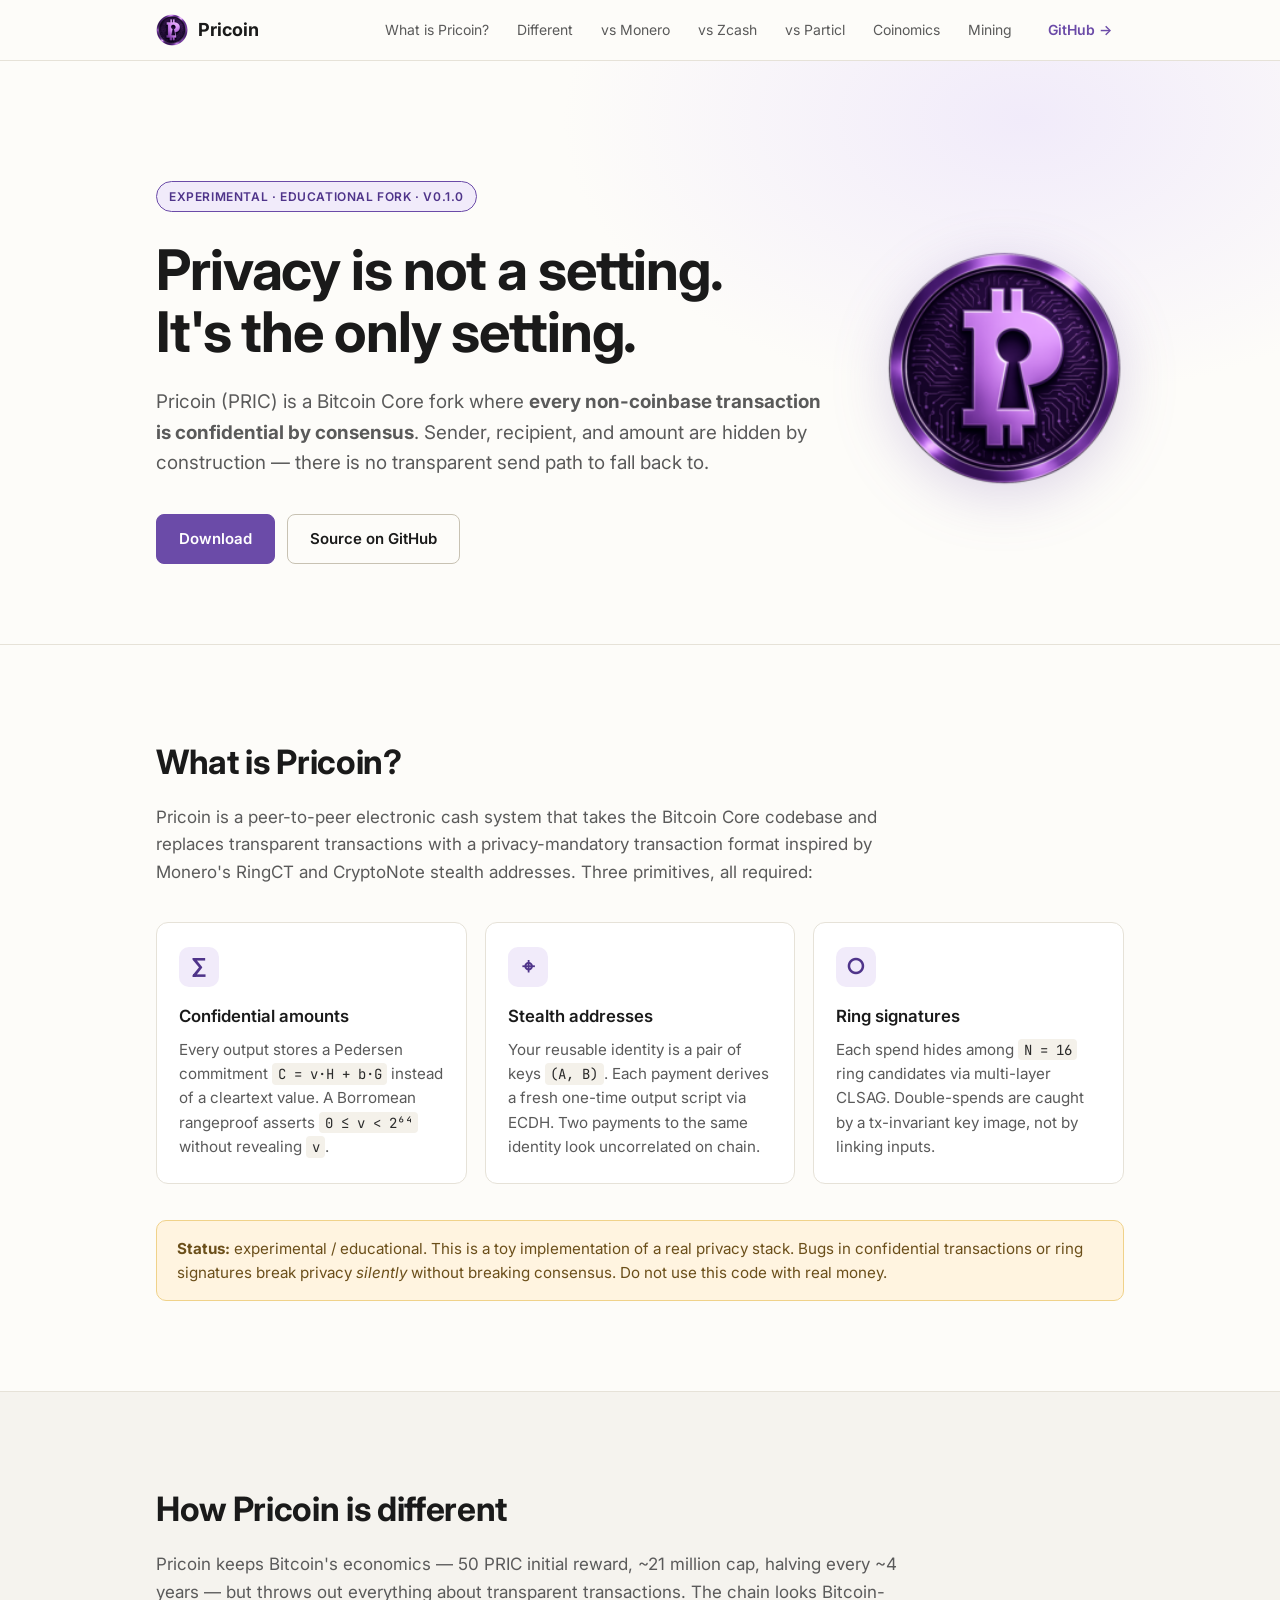
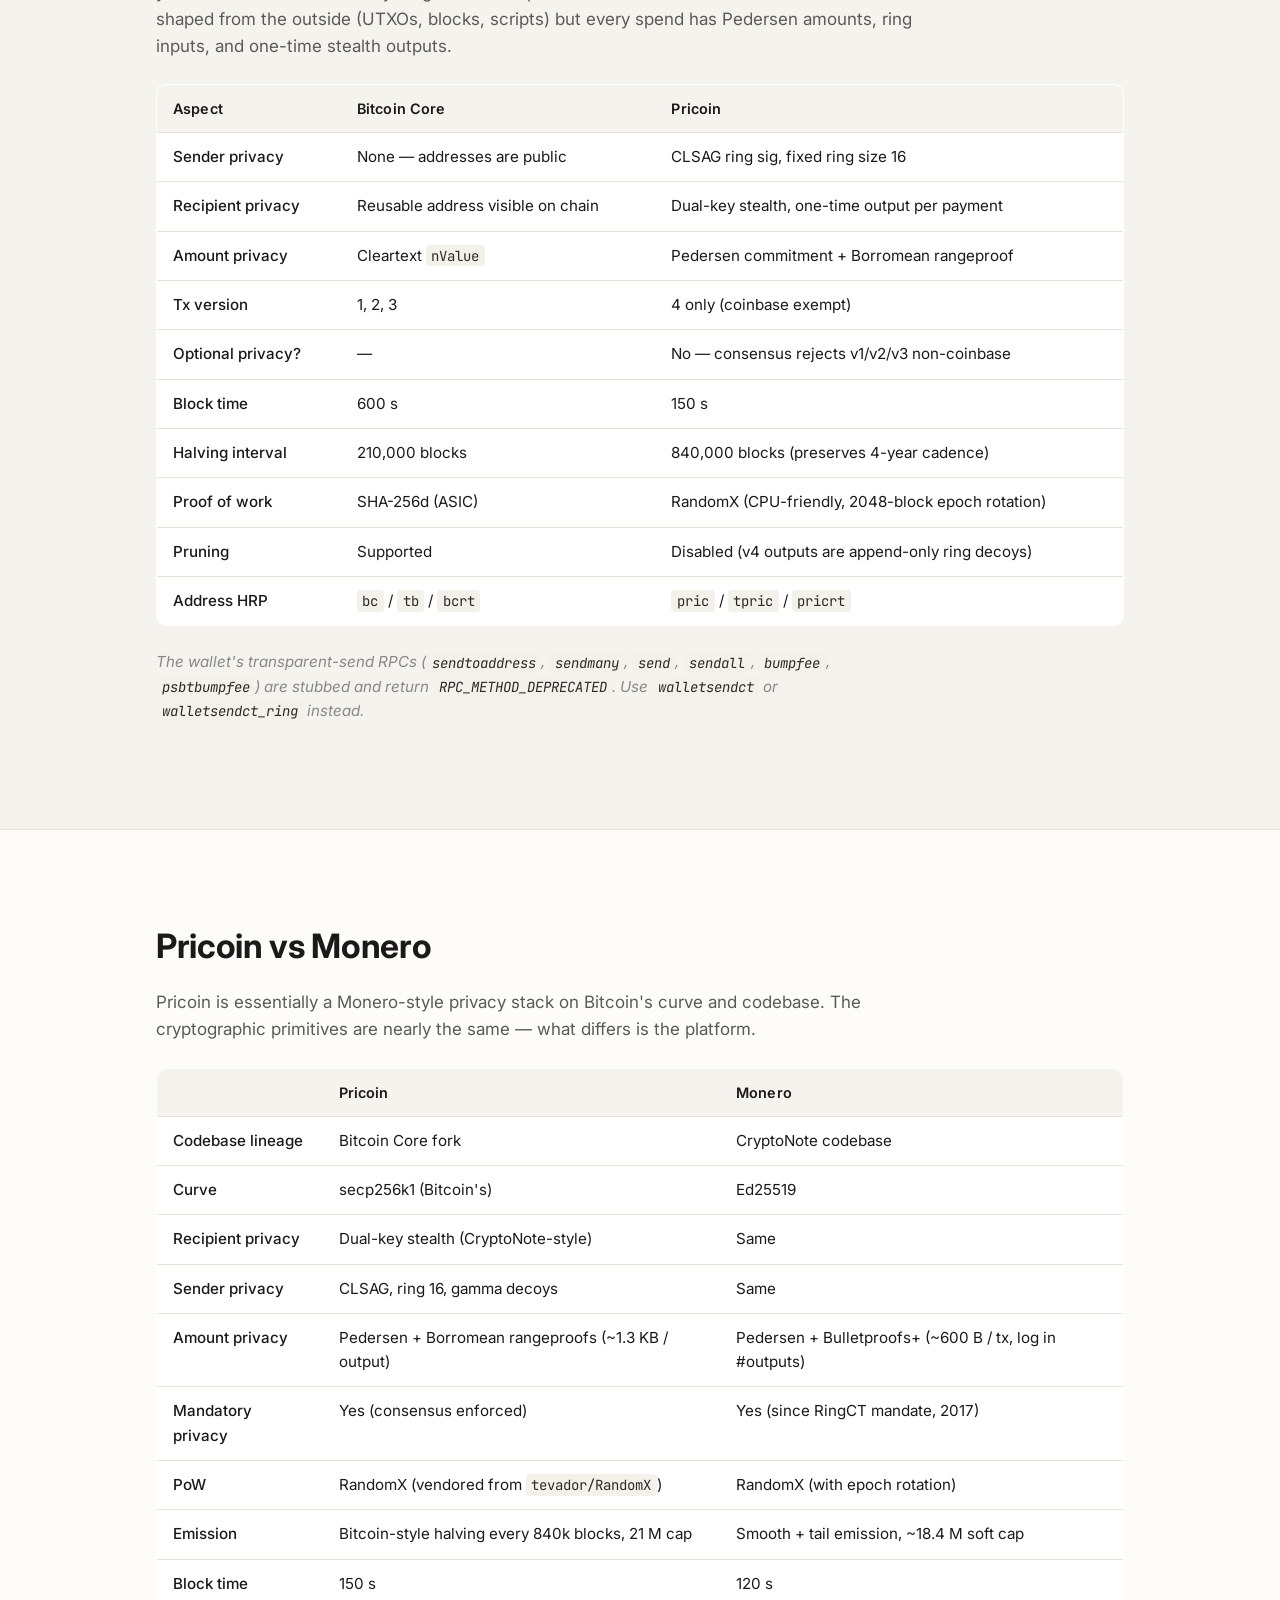
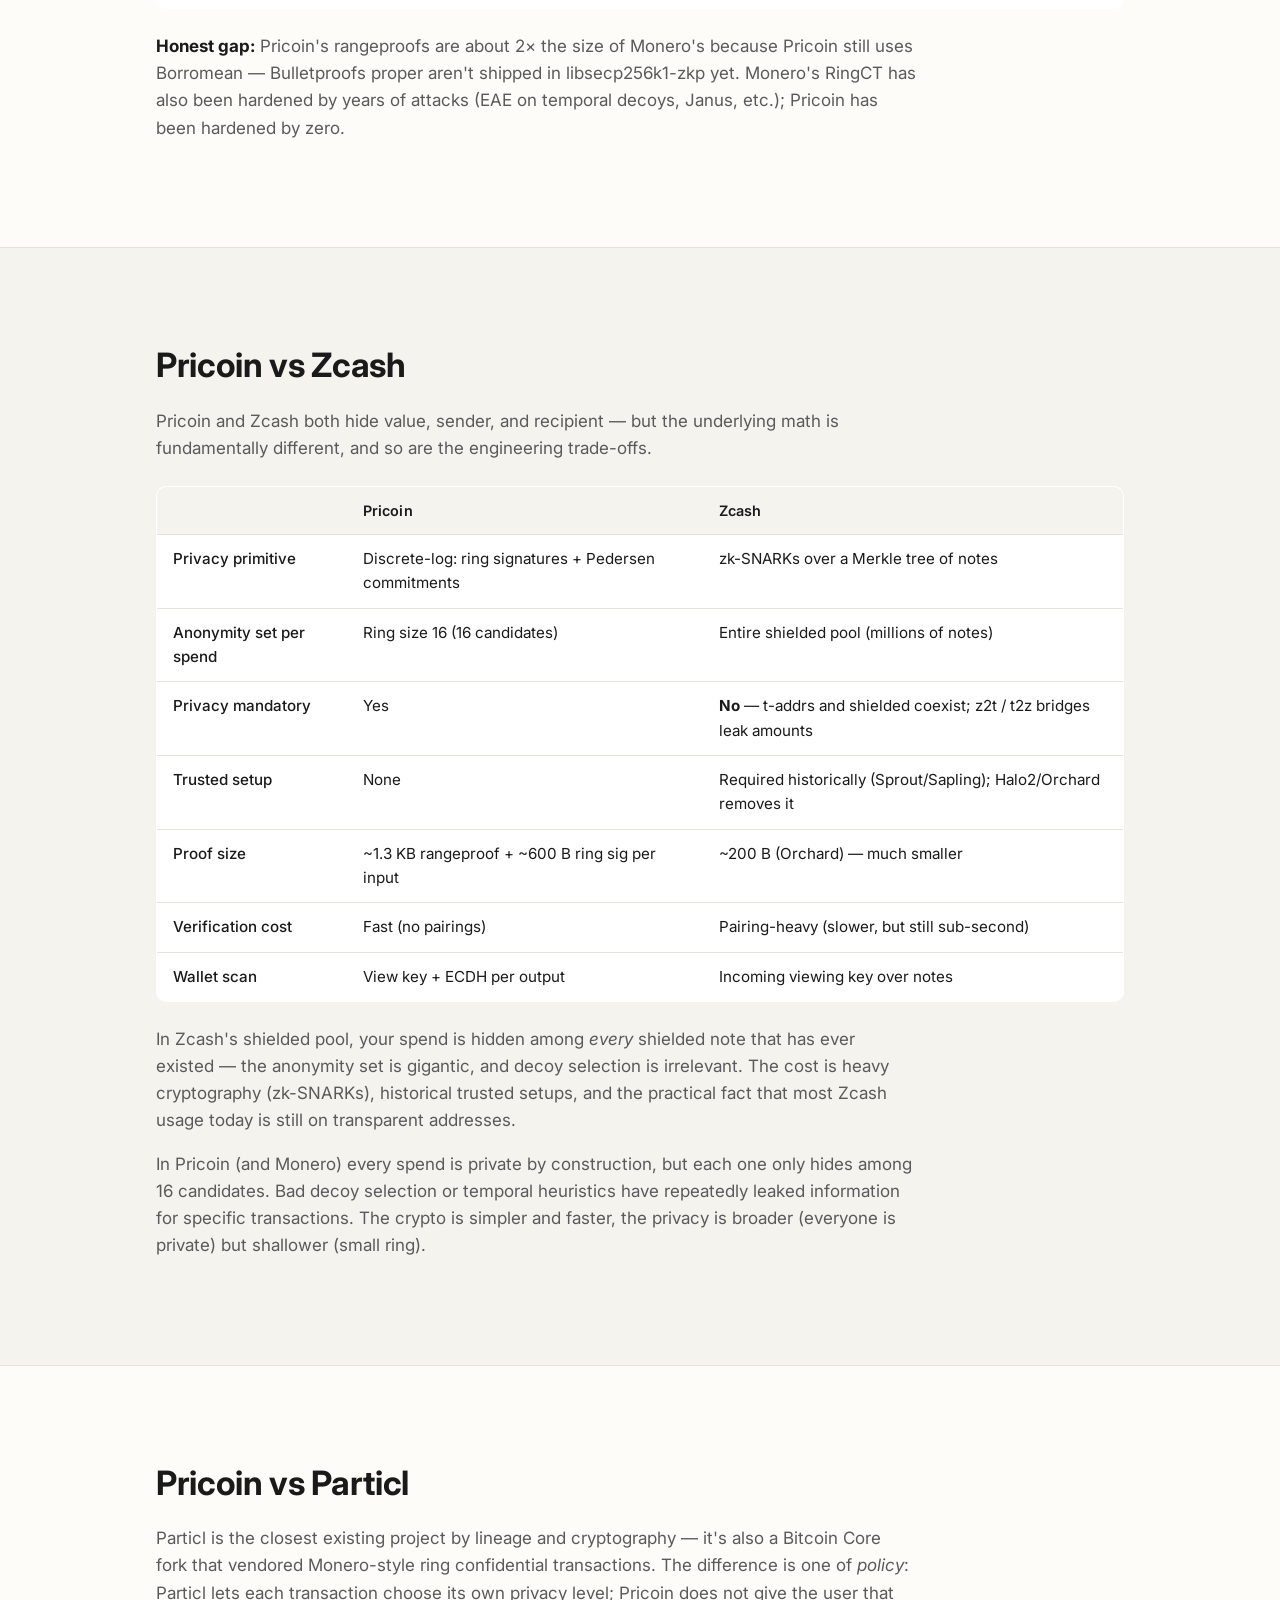
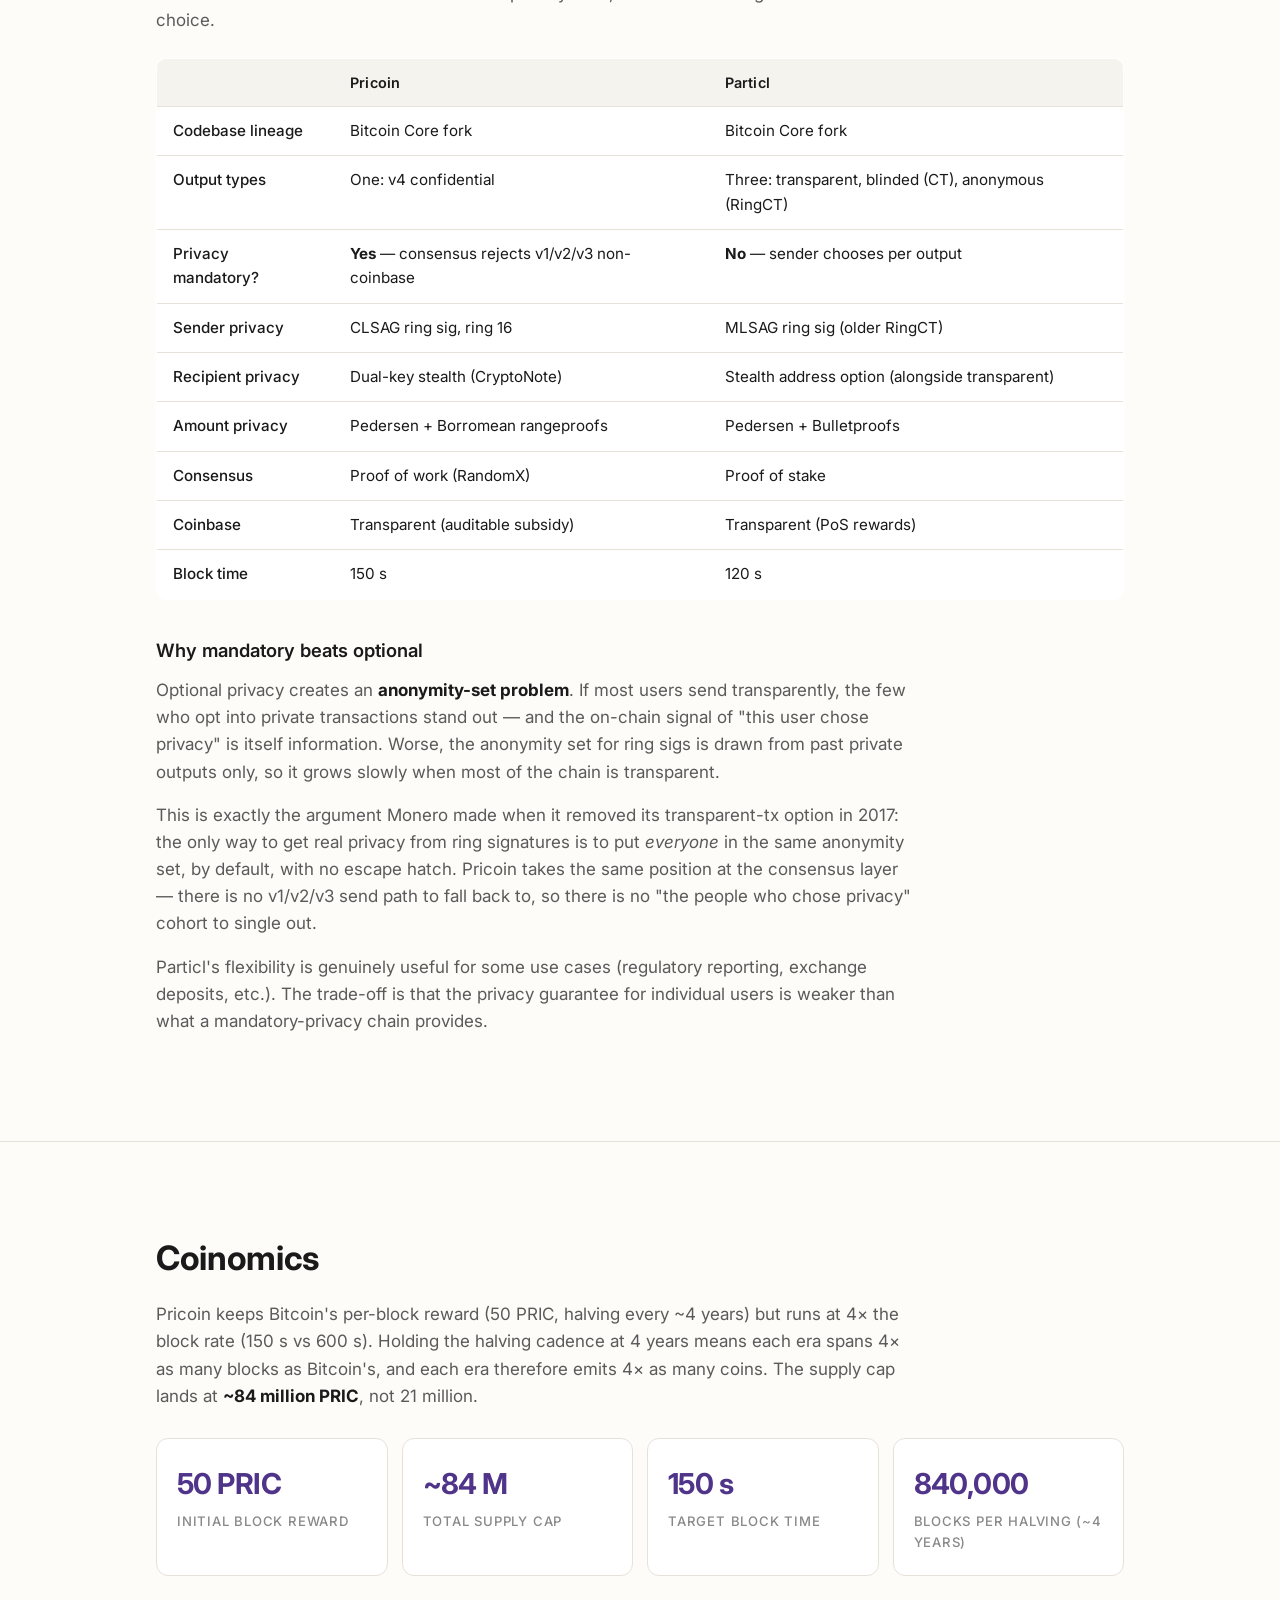
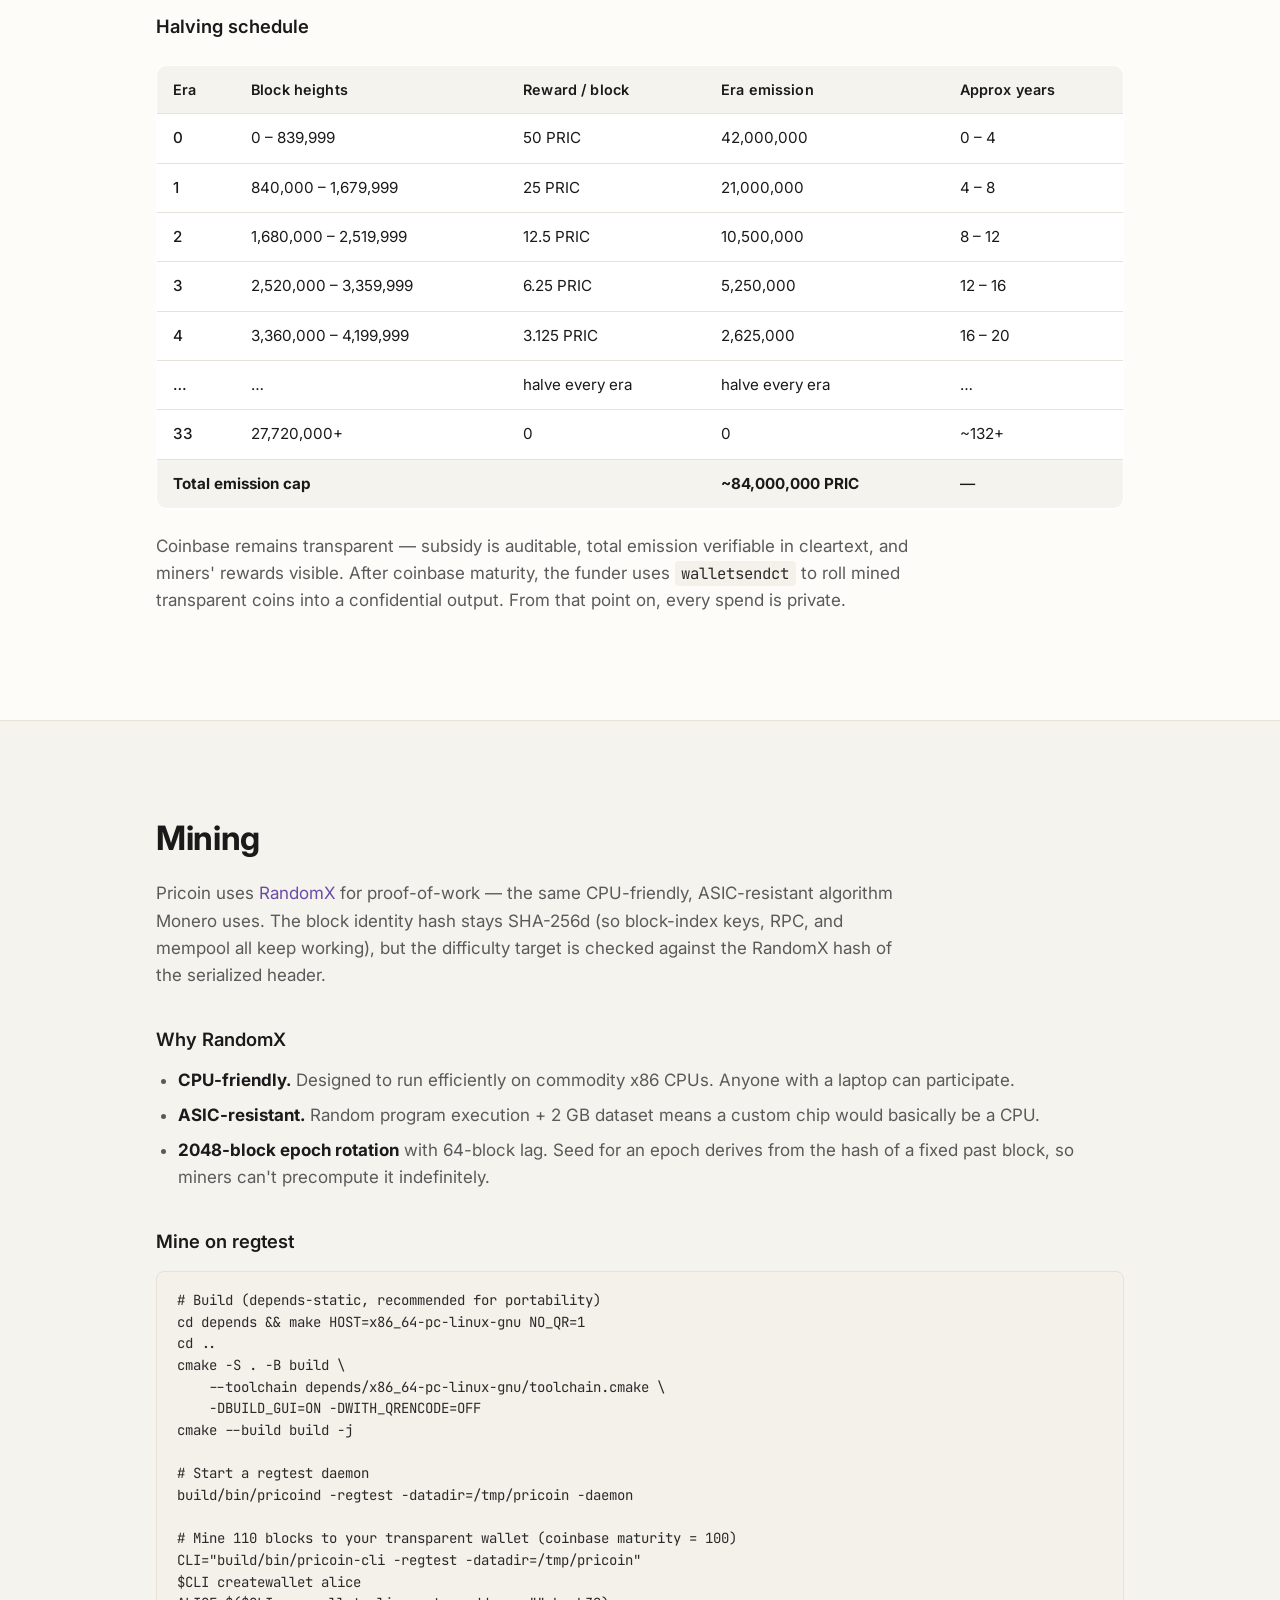
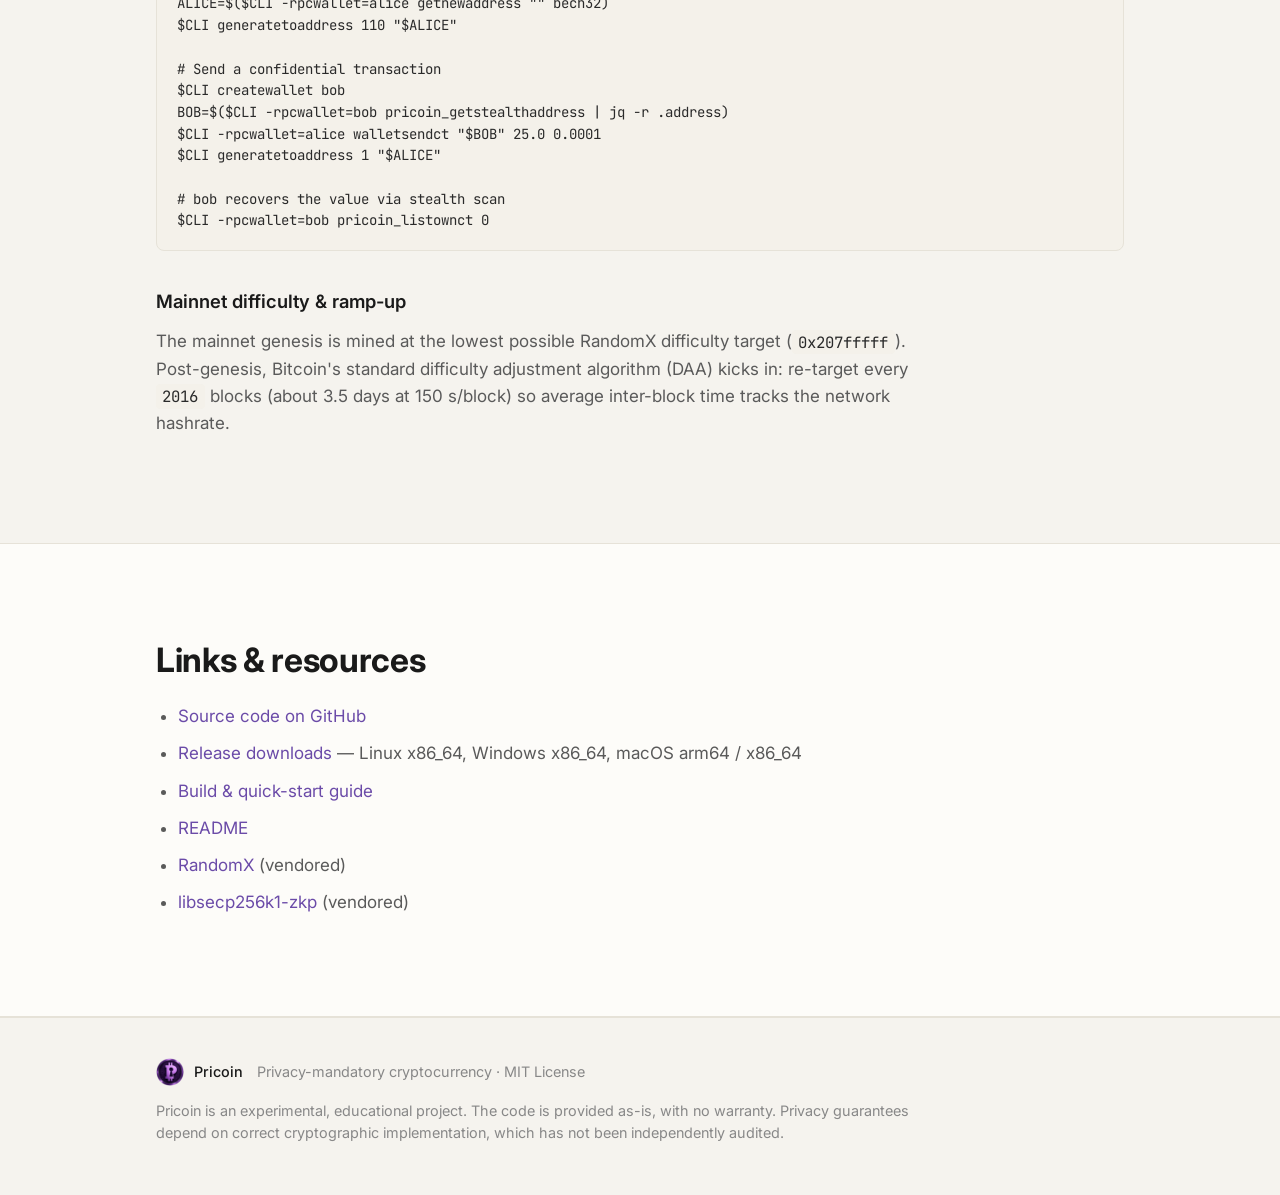
==== index.html @ 2de2902b "first commit" ====
<!doctype html>
<html lang="en">
<head>
  <meta charset="utf-8">
  <meta name="viewport" content="width=device-width, initial-scale=1">
  <title>Pricoin — privacy-mandatory cryptocurrency</title>
  <meta name="description" content="Pricoin (PRIC) — a Bitcoin Core fork where every non-coinbase transaction is confidential by consensus: Pedersen amounts, dual-key stealth addresses, CLSAG ring signatures.">
  <meta name="theme-color" content="#fdfcf9">

  <link rel="preconnect" href="https://fonts.googleapis.com">
  <link rel="preconnect" href="https://fonts.gstatic.com" crossorigin>
  <link rel="stylesheet" href="https://fonts.googleapis.com/css2?family=Inter:wght@400;500;600;700&family=JetBrains+Mono:wght@400;500&display=swap">
  <link rel="stylesheet" href="style.css">
  <link rel="icon" type="image/x-icon" href="favicon.ico">
  <link rel="icon" type="image/png" sizes="32x32" href="favicon-32.png">
  <link rel="icon" type="image/png" sizes="16x16" href="favicon-16.png">
  <link rel="apple-touch-icon" sizes="200x200" href="pricoinlogo-200.png">
</head>
<body>

<header class="topbar">
  <div class="container topbar-inner">
    <a class="brand" href="#top">
      <img class="brand-mark" src="pricoinlogo-64.png" alt="" width="32" height="32">
      <span class="brand-name">Pricoin</span>
    </a>
    <nav class="topnav">
      <a href="#what">What is Pricoin?</a>
      <a href="#different">Different</a>
      <a href="#monero">vs Monero</a>
      <a href="#zcash">vs Zcash</a>
      <a href="#particl">vs Particl</a>
      <a href="#coinomics">Coinomics</a>
      <a href="#mining">Mining</a>
      <a class="github" href="https://github.com/pricoinfoundation/pricoin" target="_blank" rel="noopener">GitHub →</a>
    </nav>
  </div>
</header>

<main id="top">

  <section class="hero">
    <div class="container hero-grid">
      <div class="hero-text">
      <div class="status-badge">Experimental · Educational fork · v0.1.0</div>
      <h1>Privacy is not a setting.<br>It's the only setting.</h1>
      <p class="lede">
        Pricoin (PRIC) is a Bitcoin Core fork where <strong>every non-coinbase
        transaction is confidential by consensus</strong>. Sender, recipient,
        and amount are hidden by construction — there is no transparent send
        path to fall back to.
      </p>
      <div class="cta-row">
        <a class="btn primary" href="https://github.com/pricoinfoundation/pricoin/releases" target="_blank" rel="noopener">Download</a>
        <a class="btn ghost" href="https://github.com/pricoinfoundation/pricoin" target="_blank" rel="noopener">Source on GitHub</a>
      </div>
      </div>
      <div class="hero-art" aria-hidden="true">
        <img src="pricoinlogo-200.png" alt="" width="200" height="200">
      </div>
    </div>
  </section>

  <section id="what" class="section">
    <div class="container">
      <h2>What is Pricoin?</h2>
      <p>
        Pricoin is a peer-to-peer electronic cash system that takes the
        Bitcoin Core codebase and replaces transparent transactions with a
        privacy-mandatory transaction format inspired by Monero's RingCT
        and CryptoNote stealth addresses. Three primitives, all required:
      </p>

      <div class="cards">
        <div class="card">
          <div class="card-icon">∑</div>
          <h3>Confidential amounts</h3>
          <p>
            Every output stores a Pedersen commitment <code>C = v·H + b·G</code>
            instead of a cleartext value. A Borromean rangeproof asserts
            <code>0 ≤ v &lt; 2⁶⁴</code> without revealing&nbsp;<code>v</code>.
          </p>
        </div>
        <div class="card">
          <div class="card-icon">⌖</div>
          <h3>Stealth addresses</h3>
          <p>
            Your reusable identity is a pair of keys <code>(A, B)</code>. Each
            payment derives a fresh one-time output script via ECDH. Two
            payments to the same identity look uncorrelated on chain.
          </p>
        </div>
        <div class="card">
          <div class="card-icon">○</div>
          <h3>Ring signatures</h3>
          <p>
            Each spend hides among <code>N&nbsp;=&nbsp;16</code> ring
            candidates via multi-layer CLSAG. Double-spends are caught by a
            tx-invariant key image, not by linking inputs.
          </p>
        </div>
      </div>

      <div class="warning">
        <strong>Status:</strong> experimental / educational. This is a toy
        implementation of a real privacy stack. Bugs in confidential
        transactions or ring signatures break privacy <em>silently</em>
        without breaking consensus. Do not use this code with real money.
      </div>
    </div>
  </section>

  <section id="different" class="section alt">
    <div class="container">
      <h2>How Pricoin is different</h2>
      <p>
        Pricoin keeps Bitcoin's economics — 50 PRIC initial reward, ~21
        million cap, halving every ~4 years — but throws out everything
        about transparent transactions. The chain looks Bitcoin-shaped from
        the outside (UTXOs, blocks, scripts) but every spend has Pedersen
        amounts, ring inputs, and one-time stealth outputs.
      </p>

      <table class="compare">
        <thead><tr><th>Aspect</th><th>Bitcoin Core</th><th>Pricoin</th></tr></thead>
        <tbody>
          <tr><td>Sender privacy</td><td>None — addresses are public</td><td>CLSAG ring sig, fixed ring size 16</td></tr>
          <tr><td>Recipient privacy</td><td>Reusable address visible on chain</td><td>Dual-key stealth, one-time output per payment</td></tr>
          <tr><td>Amount privacy</td><td>Cleartext <code>nValue</code></td><td>Pedersen commitment + Borromean rangeproof</td></tr>
          <tr><td>Tx version</td><td>1, 2, 3</td><td>4 only (coinbase exempt)</td></tr>
          <tr><td>Optional privacy?</td><td>—</td><td>No — consensus rejects v1/v2/v3 non-coinbase</td></tr>
          <tr><td>Block time</td><td>600 s</td><td>150 s</td></tr>
          <tr><td>Halving interval</td><td>210,000 blocks</td><td>840,000 blocks (preserves 4-year cadence)</td></tr>
          <tr><td>Proof of work</td><td>SHA-256d (ASIC)</td><td>RandomX (CPU-friendly, 2048-block epoch rotation)</td></tr>
          <tr><td>Pruning</td><td>Supported</td><td>Disabled (v4 outputs are append-only ring decoys)</td></tr>
          <tr><td>Address HRP</td><td><code>bc</code> / <code>tb</code> / <code>bcrt</code></td><td><code>pric</code> / <code>tpric</code> / <code>pricrt</code></td></tr>
        </tbody>
      </table>

      <p class="note">
        The wallet's transparent-send RPCs (<code>sendtoaddress</code>,
        <code>sendmany</code>, <code>send</code>, <code>sendall</code>,
        <code>bumpfee</code>, <code>psbtbumpfee</code>) are stubbed and
        return <code>RPC_METHOD_DEPRECATED</code>. Use
        <code>walletsendct</code> or <code>walletsendct_ring</code>
        instead.
      </p>
    </div>
  </section>

  <section id="monero" class="section">
    <div class="container">
      <h2>Pricoin vs Monero</h2>
      <p>
        Pricoin is essentially a Monero-style privacy stack on Bitcoin's
        curve and codebase. The cryptographic primitives are nearly the
        same — what differs is the platform.
      </p>

      <table class="compare">
        <thead><tr><th></th><th>Pricoin</th><th>Monero</th></tr></thead>
        <tbody>
          <tr><td>Codebase lineage</td><td>Bitcoin Core fork</td><td>CryptoNote codebase</td></tr>
          <tr><td>Curve</td><td>secp256k1 (Bitcoin's)</td><td>Ed25519</td></tr>
          <tr><td>Recipient privacy</td><td>Dual-key stealth (CryptoNote-style)</td><td>Same</td></tr>
          <tr><td>Sender privacy</td><td>CLSAG, ring 16, gamma decoys</td><td>Same</td></tr>
          <tr><td>Amount privacy</td><td>Pedersen + Borromean rangeproofs (~1.3 KB / output)</td><td>Pedersen + Bulletproofs+ (~600 B / tx, log in #outputs)</td></tr>
          <tr><td>Mandatory privacy</td><td>Yes (consensus enforced)</td><td>Yes (since RingCT mandate, 2017)</td></tr>
          <tr><td>PoW</td><td>RandomX (vendored from <code>tevador/RandomX</code>)</td><td>RandomX (with epoch rotation)</td></tr>
          <tr><td>Emission</td><td>Bitcoin-style halving every 840k blocks, 21 M cap</td><td>Smooth + tail emission, ~18.4 M soft cap</td></tr>
          <tr><td>Block time</td><td>150 s</td><td>120 s</td></tr>
        </tbody>
      </table>

      <p>
        <strong>Honest gap:</strong> Pricoin's rangeproofs are about 2× the
        size of Monero's because Pricoin still uses Borromean — Bulletproofs
        proper aren't shipped in libsecp256k1-zkp yet. Monero's RingCT has
        also been hardened by years of attacks (EAE on temporal decoys,
        Janus, etc.); Pricoin has been hardened by zero.
      </p>
    </div>
  </section>

  <section id="zcash" class="section alt">
    <div class="container">
      <h2>Pricoin vs Zcash</h2>
      <p>
        Pricoin and Zcash both hide value, sender, and recipient — but the
        underlying math is fundamentally different, and so are the
        engineering trade-offs.
      </p>

      <table class="compare">
        <thead><tr><th></th><th>Pricoin</th><th>Zcash</th></tr></thead>
        <tbody>
          <tr><td>Privacy primitive</td><td>Discrete-log: ring signatures + Pedersen commitments</td><td>zk-SNARKs over a Merkle tree of notes</td></tr>
          <tr><td>Anonymity set per spend</td><td>Ring size 16 (16 candidates)</td><td>Entire shielded pool (millions of notes)</td></tr>
          <tr><td>Privacy mandatory</td><td>Yes</td><td><strong>No</strong> — t-addrs and shielded coexist; z2t / t2z bridges leak amounts</td></tr>
          <tr><td>Trusted setup</td><td>None</td><td>Required historically (Sprout/Sapling); Halo2/Orchard removes it</td></tr>
          <tr><td>Proof size</td><td>~1.3 KB rangeproof + ~600 B ring sig per input</td><td>~200 B (Orchard) — much smaller</td></tr>
          <tr><td>Verification cost</td><td>Fast (no pairings)</td><td>Pairing-heavy (slower, but still sub-second)</td></tr>
          <tr><td>Wallet scan</td><td>View key + ECDH per output</td><td>Incoming viewing key over notes</td></tr>
        </tbody>
      </table>

      <p>
        In Zcash's shielded pool, your spend is hidden among <em>every</em>
        shielded note that has ever existed — the anonymity set is
        gigantic, and decoy selection is irrelevant. The cost is heavy
        cryptography (zk-SNARKs), historical trusted setups, and the
        practical fact that most Zcash usage today is still on transparent
        addresses.
      </p>
      <p>
        In Pricoin (and Monero) every spend is private by construction,
        but each one only hides among 16 candidates. Bad decoy selection
        or temporal heuristics have repeatedly leaked information for
        specific transactions. The crypto is simpler and faster, the
        privacy is broader (everyone is private) but shallower (small
        ring).
      </p>
    </div>
  </section>

  <section id="particl" class="section">
    <div class="container">
      <h2>Pricoin vs Particl</h2>
      <p>
        Particl is the closest existing project by lineage and cryptography
        — it's also a Bitcoin Core fork that vendored Monero-style ring
        confidential transactions. The difference is one of <em>policy</em>:
        Particl lets each transaction choose its own privacy level; Pricoin
        does not give the user that choice.
      </p>

      <table class="compare">
        <thead><tr><th></th><th>Pricoin</th><th>Particl</th></tr></thead>
        <tbody>
          <tr><td>Codebase lineage</td><td>Bitcoin Core fork</td><td>Bitcoin Core fork</td></tr>
          <tr><td>Output types</td><td>One: v4 confidential</td><td>Three: transparent, blinded (CT), anonymous (RingCT)</td></tr>
          <tr><td>Privacy mandatory?</td><td><strong>Yes</strong> — consensus rejects v1/v2/v3 non-coinbase</td><td><strong>No</strong> — sender chooses per output</td></tr>
          <tr><td>Sender privacy</td><td>CLSAG ring sig, ring 16</td><td>MLSAG ring sig (older RingCT)</td></tr>
          <tr><td>Recipient privacy</td><td>Dual-key stealth (CryptoNote)</td><td>Stealth address option (alongside transparent)</td></tr>
          <tr><td>Amount privacy</td><td>Pedersen + Borromean rangeproofs</td><td>Pedersen + Bulletproofs</td></tr>
          <tr><td>Consensus</td><td>Proof of work (RandomX)</td><td>Proof of stake</td></tr>
          <tr><td>Coinbase</td><td>Transparent (auditable subsidy)</td><td>Transparent (PoS rewards)</td></tr>
          <tr><td>Block time</td><td>150 s</td><td>120 s</td></tr>
        </tbody>
      </table>

      <h3>Why mandatory beats optional</h3>
      <p>
        Optional privacy creates an <strong>anonymity-set problem</strong>.
        If most users send transparently, the few who opt into private
        transactions stand out — and the on-chain signal of "this user
        chose privacy" is itself information. Worse, the anonymity set for
        ring sigs is drawn from past private outputs only, so it grows
        slowly when most of the chain is transparent.
      </p>
      <p>
        This is exactly the argument Monero made when it removed its
        transparent-tx option in 2017: the only way to get real privacy
        from ring signatures is to put <em>everyone</em> in the same
        anonymity set, by default, with no escape hatch. Pricoin takes
        the same position at the consensus layer — there is no v1/v2/v3
        send path to fall back to, so there is no "the people who chose
        privacy" cohort to single out.
      </p>
      <p>
        Particl's flexibility is genuinely useful for some use cases
        (regulatory reporting, exchange deposits, etc.). The trade-off is
        that the privacy guarantee for individual users is weaker than
        what a mandatory-privacy chain provides.
      </p>
    </div>
  </section>

  <section id="coinomics" class="section">
    <div class="container">
      <h2>Coinomics</h2>
      <p>
        Pricoin keeps Bitcoin's per-block reward (50 PRIC, halving every
        ~4 years) but runs at 4× the block rate (150 s vs 600 s). Holding
        the halving cadence at 4 years means each era spans 4× as many
        blocks as Bitcoin's, and each era therefore emits 4× as many
        coins. The supply cap lands at <strong>~84 million PRIC</strong>,
        not 21 million.
      </p>

      <div class="stats">
        <div class="stat">
          <div class="stat-num">50 PRIC</div>
          <div class="stat-label">Initial block reward</div>
        </div>
        <div class="stat">
          <div class="stat-num">~84 M</div>
          <div class="stat-label">Total supply cap</div>
        </div>
        <div class="stat">
          <div class="stat-num">150 s</div>
          <div class="stat-label">Target block time</div>
        </div>
        <div class="stat">
          <div class="stat-num">840,000</div>
          <div class="stat-label">Blocks per halving (~4 years)</div>
        </div>
      </div>

      <h3>Halving schedule</h3>
      <table class="compare">
        <thead><tr><th>Era</th><th>Block heights</th><th>Reward / block</th><th>Era emission</th><th>Approx years</th></tr></thead>
        <tbody>
          <tr><td>0</td><td>0 – 839,999</td><td>50 PRIC</td><td>42,000,000</td><td>0 – 4</td></tr>
          <tr><td>1</td><td>840,000 – 1,679,999</td><td>25 PRIC</td><td>21,000,000</td><td>4 – 8</td></tr>
          <tr><td>2</td><td>1,680,000 – 2,519,999</td><td>12.5 PRIC</td><td>10,500,000</td><td>8 – 12</td></tr>
          <tr><td>3</td><td>2,520,000 – 3,359,999</td><td>6.25 PRIC</td><td>5,250,000</td><td>12 – 16</td></tr>
          <tr><td>4</td><td>3,360,000 – 4,199,999</td><td>3.125 PRIC</td><td>2,625,000</td><td>16 – 20</td></tr>
          <tr><td>…</td><td>…</td><td>halve every era</td><td>halve every era</td><td>…</td></tr>
          <tr><td>33</td><td>27,720,000+</td><td>0</td><td>0</td><td>~132+</td></tr>
        </tbody>
        <tfoot>
          <tr><td colspan="3"><strong>Total emission cap</strong></td><td><strong>~84,000,000 PRIC</strong></td><td>—</td></tr>
        </tfoot>
      </table>

      <p>
        Coinbase remains transparent — subsidy is auditable, total emission
        verifiable in cleartext, and miners' rewards visible. After
        coinbase maturity, the funder uses <code>walletsendct</code> to
        roll mined transparent coins into a confidential output. From that
        point on, every spend is private.
      </p>
    </div>
  </section>

  <section id="mining" class="section alt">
    <div class="container">
      <h2>Mining</h2>
      <p>
        Pricoin uses <a href="https://github.com/tevador/RandomX" target="_blank" rel="noopener">RandomX</a> for proof-of-work — the
        same CPU-friendly, ASIC-resistant algorithm Monero uses. The block
        identity hash stays SHA-256d (so block-index keys, RPC, and
        mempool all keep working), but the difficulty target is checked
        against the RandomX hash of the serialized header.
      </p>

      <h3>Why RandomX</h3>
      <ul class="bullet-list">
        <li><strong>CPU-friendly.</strong> Designed to run efficiently on commodity x86 CPUs. Anyone with a laptop can participate.</li>
        <li><strong>ASIC-resistant.</strong> Random program execution + 2 GB dataset means a custom chip would basically be a CPU.</li>
        <li><strong>2048-block epoch rotation</strong> with 64-block lag. Seed for an epoch derives from the hash of a fixed past block, so miners can't precompute it indefinitely.</li>
      </ul>

      <h3>Mine on regtest</h3>
      <pre><code># Build (depends-static, recommended for portability)
cd depends &amp;&amp; make HOST=x86_64-pc-linux-gnu NO_QR=1
cd ..
cmake -S . -B build \
    --toolchain depends/x86_64-pc-linux-gnu/toolchain.cmake \
    -DBUILD_GUI=ON -DWITH_QRENCODE=OFF
cmake --build build -j

# Start a regtest daemon
build/bin/pricoind -regtest -datadir=/tmp/pricoin -daemon

# Mine 110 blocks to your transparent wallet (coinbase maturity = 100)
CLI="build/bin/pricoin-cli -regtest -datadir=/tmp/pricoin"
$CLI createwallet alice
ALICE=$($CLI -rpcwallet=alice getnewaddress "" bech32)
$CLI generatetoaddress 110 "$ALICE"

# Send a confidential transaction
$CLI createwallet bob
BOB=$($CLI -rpcwallet=bob pricoin_getstealthaddress | jq -r .address)
$CLI -rpcwallet=alice walletsendct "$BOB" 25.0 0.0001
$CLI generatetoaddress 1 "$ALICE"

# bob recovers the value via stealth scan
$CLI -rpcwallet=bob pricoin_listownct 0
</code></pre>

      <h3>Mainnet difficulty &amp; ramp-up</h3>
      <p>
        The mainnet genesis is mined at the lowest possible RandomX
        difficulty target (<code>0x207fffff</code>). Post-genesis, Bitcoin's
        standard difficulty adjustment algorithm (DAA) kicks in: re-target
        every <code>2016</code> blocks (about 3.5 days at 150 s/block) so
        average inter-block time tracks the network hashrate.
      </p>
    </div>
  </section>

  <section id="links" class="section">
    <div class="container">
      <h2>Links &amp; resources</h2>
      <ul class="link-grid">
        <li><a href="https://github.com/pricoinfoundation/pricoin" target="_blank" rel="noopener">Source code on GitHub</a></li>
        <li><a href="https://github.com/pricoinfoundation/pricoin/releases" target="_blank" rel="noopener">Release downloads</a> — Linux x86_64, Windows x86_64, macOS arm64 / x86_64</li>
        <li><a href="https://github.com/pricoinfoundation/pricoin/blob/main/doc/build-pricoin.md" target="_blank" rel="noopener">Build &amp; quick-start guide</a></li>
        <li><a href="https://github.com/pricoinfoundation/pricoin/blob/main/README.md" target="_blank" rel="noopener">README</a></li>
        <li><a href="https://github.com/tevador/RandomX" target="_blank" rel="noopener">RandomX</a> (vendored)</li>
        <li><a href="https://github.com/BlockstreamResearch/secp256k1-zkp" target="_blank" rel="noopener">libsecp256k1-zkp</a> (vendored)</li>
      </ul>
    </div>
  </section>

</main>

<footer>
  <div class="container footer-inner">
    <div class="footer-brand">
      <img class="brand-mark" src="pricoinlogo-64.png" alt="" width="28" height="28">
      <span class="brand-name">Pricoin</span>
      <span class="footer-subtitle">Privacy-mandatory cryptocurrency · MIT License</span>
    </div>
    <div class="footer-disclaimer">
      Pricoin is an experimental, educational project. The code is provided
      as-is, with no warranty. Privacy guarantees depend on correct
      cryptographic implementation, which has not been independently
      audited.
    </div>
  </div>
</footer>

</body>
</html>
---- style.css ----
/* -------------------------------------------------------------
   Pricoin website — light, restrained, type-driven.
   Single stylesheet. Mobile-first. No JS dependency.
   ------------------------------------------------------------- */

:root {
  --bg:        #fdfcf9;
  --bg-alt:    #f5f3ee;
  --bg-card:   #ffffff;
  --text:      #1a1a1a;
  --text-soft: #5a5a5a;
  --text-mute: #888;
  --accent:    #6b4ba8;        /* Pricoin purple */
  --accent-d:  #4f348a;
  --accent-s:  #f1ebfa;        /* very pale tint for backgrounds */
  --border:    #e6e2d8;
  --border-strong: #c8c2b3;
  --warn-bg:   #fff4e0;
  --warn-bd:   #f0d28a;
  --warn-tx:   #6b4f1a;
  --code-bg:   #f4f1ea;
  --code-tx:   #2a2a2a;

  --maxw: 1040px;
  --pad-x: clamp(20px, 4vw, 36px);
  --section-y: clamp(48px, 7vw, 96px);

  --font-sans: 'Inter', -apple-system, BlinkMacSystemFont, 'Segoe UI', Roboto, sans-serif;
  --font-mono: 'JetBrains Mono', ui-monospace, 'SF Mono', Menlo, Consolas, monospace;
}

* { box-sizing: border-box; }

html, body { margin: 0; padding: 0; }
body {
  font-family: var(--font-sans);
  font-size: 17px;
  line-height: 1.6;
  color: var(--text);
  background: var(--bg);
  -webkit-font-smoothing: antialiased;
  text-rendering: optimizeLegibility;
}

a {
  color: var(--accent);
  text-decoration: none;
  border-bottom: 1px solid transparent;
  transition: border-color 0.15s ease, color 0.15s ease;
}
a:hover { color: var(--accent-d); border-bottom-color: var(--accent); }

code {
  font-family: var(--font-mono);
  font-size: 0.92em;
  background: var(--code-bg);
  padding: 0.12em 0.4em;
  border-radius: 4px;
  color: var(--code-tx);
}

pre {
  background: var(--code-bg);
  color: var(--code-tx);
  padding: 18px 20px;
  border-radius: 8px;
  border: 1px solid var(--border);
  font-family: var(--font-mono);
  font-size: 14px;
  line-height: 1.55;
  overflow-x: auto;
}
pre code {
  background: transparent;
  padding: 0;
  border-radius: 0;
  font-size: inherit;
}

.container {
  max-width: var(--maxw);
  margin: 0 auto;
  padding: 0 var(--pad-x);
}

/* ---------- Top bar ---------- */
.topbar {
  position: sticky;
  top: 0;
  z-index: 50;
  background: rgba(253, 252, 249, 0.92);
  backdrop-filter: saturate(140%) blur(10px);
  border-bottom: 1px solid var(--border);
}
.topbar-inner {
  display: flex;
  align-items: center;
  justify-content: space-between;
  height: 60px;
}
.brand {
  display: flex;
  align-items: center;
  gap: 10px;
  font-weight: 700;
  font-size: 18px;
  color: var(--text);
  border-bottom: none;
}
.brand:hover { color: var(--accent); }
.brand-mark {
  width: 32px;
  height: 32px;
  border-radius: 50%;
  display: inline-block;
  vertical-align: middle;
}
.footer-brand .brand-mark { width: 28px; height: 28px; }
.topnav {
  display: flex;
  align-items: center;
  gap: 4px;
}
.topnav a {
  display: inline-block;
  padding: 8px 12px;
  font-size: 14px;
  color: var(--text-soft);
  border-bottom: none;
  border-radius: 6px;
}
.topnav a:hover {
  color: var(--accent-d);
  background: var(--accent-s);
}
.topnav a.github {
  margin-left: 8px;
  color: var(--accent);
  font-weight: 600;
}
@media (max-width: 760px) {
  .topnav a:not(.github) { display: none; }
}

/* ---------- Hero ---------- */
.hero {
  padding: clamp(60px, 10vw, 120px) 0 clamp(40px, 7vw, 80px);
  border-bottom: 1px solid var(--border);
  background:
    radial-gradient(ellipse 60% 80% at 80% 10%, var(--accent-s) 0%, transparent 60%),
    var(--bg);
}
.hero-grid {
  display: grid;
  grid-template-columns: 1fr auto;
  gap: clamp(24px, 5vw, 60px);
  align-items: center;
}
.hero-art img {
  width: clamp(140px, 22vw, 240px);
  height: auto;
  filter: drop-shadow(0 12px 28px rgba(107, 75, 168, 0.22));
}
@media (max-width: 720px) {
  .hero-grid { grid-template-columns: 1fr; }
  .hero-art { display: none; }
}
.status-badge {
  display: inline-block;
  padding: 5px 12px;
  font-size: 12px;
  font-weight: 600;
  letter-spacing: 0.05em;
  text-transform: uppercase;
  color: var(--accent-d);
  background: var(--accent-s);
  border: 1px solid var(--accent);
  border-radius: 999px;
  margin-bottom: 28px;
}
.hero h1 {
  font-size: clamp(2.2rem, 5.5vw, 3.5rem);
  font-weight: 700;
  line-height: 1.1;
  letter-spacing: -0.02em;
  margin: 0 0 24px;
}
.hero .lede {
  font-size: 1.18rem;
  color: var(--text-soft);
  max-width: 680px;
  margin: 0 0 36px;
}
.cta-row {
  display: flex;
  flex-wrap: wrap;
  gap: 12px;
}
.btn {
  display: inline-block;
  padding: 12px 22px;
  font-weight: 600;
  font-size: 15px;
  border-radius: 8px;
  border-bottom: none;
  transition: transform 0.1s ease, box-shadow 0.15s ease, background 0.15s ease;
}
.btn.primary {
  background: var(--accent);
  color: #fff;
  border: 1px solid var(--accent);
}
.btn.primary:hover {
  background: var(--accent-d);
  border-color: var(--accent-d);
  color: #fff;
  transform: translateY(-1px);
}
.btn.ghost {
  background: transparent;
  color: var(--text);
  border: 1px solid var(--border-strong);
}
.btn.ghost:hover {
  border-color: var(--accent);
  color: var(--accent-d);
  background: var(--accent-s);
}

/* ---------- Sections ---------- */
.section {
  padding: var(--section-y) 0;
  border-bottom: 1px solid var(--border);
}
.section.alt { background: var(--bg-alt); }
.section h2 {
  font-size: clamp(1.6rem, 3.2vw, 2.1rem);
  font-weight: 700;
  letter-spacing: -0.01em;
  margin: 0 0 16px;
}
.section h3 {
  font-size: 1.15rem;
  font-weight: 600;
  margin: 36px 0 12px;
}
.section p {
  color: var(--text-soft);
  margin: 0 0 16px;
  max-width: 760px;
}
.section p strong { color: var(--text); }
.section .note {
  font-size: 0.95rem;
  color: var(--text-mute);
  font-style: italic;
}

/* ---------- Cards ---------- */
.cards {
  display: grid;
  grid-template-columns: repeat(auto-fit, minmax(260px, 1fr));
  gap: 18px;
  margin: 36px 0;
}
.card {
  background: var(--bg-card);
  border: 1px solid var(--border);
  border-radius: 12px;
  padding: 24px 22px;
  transition: border-color 0.15s ease, transform 0.15s ease;
}
.card:hover {
  border-color: var(--accent);
  transform: translateY(-2px);
}
.card-icon {
  display: inline-grid;
  place-items: center;
  width: 40px;
  height: 40px;
  border-radius: 10px;
  background: var(--accent-s);
  color: var(--accent-d);
  font-size: 22px;
  font-weight: 700;
  margin-bottom: 16px;
}
.card h3 {
  margin: 0 0 8px;
  font-size: 1.05rem;
  font-weight: 600;
  color: var(--text);
}
.card p {
  margin: 0;
  font-size: 0.95rem;
  color: var(--text-soft);
}

/* ---------- Warning ---------- */
.warning {
  background: var(--warn-bg);
  border: 1px solid var(--warn-bd);
  color: var(--warn-tx);
  padding: 16px 20px;
  border-radius: 10px;
  margin-top: 28px;
  font-size: 0.95rem;
  line-height: 1.55;
}
.warning strong { color: var(--warn-tx); }

/* ---------- Comparison tables ---------- */
.compare {
  width: 100%;
  border-collapse: collapse;
  margin: 24px 0;
  font-size: 0.95rem;
  background: var(--bg-card);
  border: 1px solid var(--border);
  border-radius: 10px;
  overflow: hidden;
}
.compare thead {
  background: var(--bg-alt);
}
.compare th, .compare td {
  text-align: left;
  padding: 12px 16px;
  border-bottom: 1px solid var(--border);
  vertical-align: top;
}
.compare th {
  font-weight: 600;
  color: var(--text);
  font-size: 0.9rem;
  letter-spacing: 0.01em;
}
.compare tbody tr:last-child td { border-bottom: 1px solid var(--border); }
.compare tfoot td {
  background: var(--bg-alt);
  font-weight: 500;
  border-top: 1px solid var(--border);
}
.section.alt .compare tfoot td { background: var(--bg); }
.compare td:first-child {
  font-weight: 500;
  color: var(--text);
}
.section.alt .compare {
  background: var(--bg-card);
}

@media (max-width: 600px) {
  .compare th, .compare td {
    padding: 10px 12px;
    font-size: 0.88rem;
  }
}

/* ---------- Stats ---------- */
.stats {
  display: grid;
  grid-template-columns: repeat(auto-fit, minmax(180px, 1fr));
  gap: 14px;
  margin: 28px 0 8px;
}
.stat {
  background: var(--bg-card);
  border: 1px solid var(--border);
  border-radius: 12px;
  padding: 22px 20px;
  text-align: left;
}
.stat-num {
  font-size: 1.8rem;
  font-weight: 700;
  letter-spacing: -0.02em;
  color: var(--accent-d);
  margin-bottom: 4px;
}
.stat-label {
  font-size: 0.82rem;
  text-transform: uppercase;
  letter-spacing: 0.06em;
  color: var(--text-mute);
  font-weight: 500;
}

/* ---------- Lists ---------- */
.bullet-list {
  margin: 0 0 16px;
  padding-left: 22px;
  color: var(--text-soft);
}
.bullet-list li { margin: 8px 0; }
.bullet-list strong { color: var(--text); }

.link-grid {
  margin: 16px 0 0;
  padding-left: 22px;
  color: var(--text-soft);
}
.link-grid li { margin: 10px 0; }

/* ---------- Footer ---------- */
footer {
  background: var(--bg-alt);
  border-top: 1px solid var(--border);
  padding: 40px 0 50px;
  font-size: 0.9rem;
  color: var(--text-mute);
}
.footer-inner {
  display: flex;
  flex-direction: column;
  gap: 14px;
}
.footer-brand {
  display: flex;
  align-items: center;
  gap: 10px;
  flex-wrap: wrap;
  color: var(--text);
  font-weight: 500;
}
.footer-subtitle {
  color: var(--text-mute);
  font-weight: 400;
  margin-left: 4px;
}
.footer-disclaimer {
  max-width: 760px;
  line-height: 1.55;
  color: var(--text-mute);
}
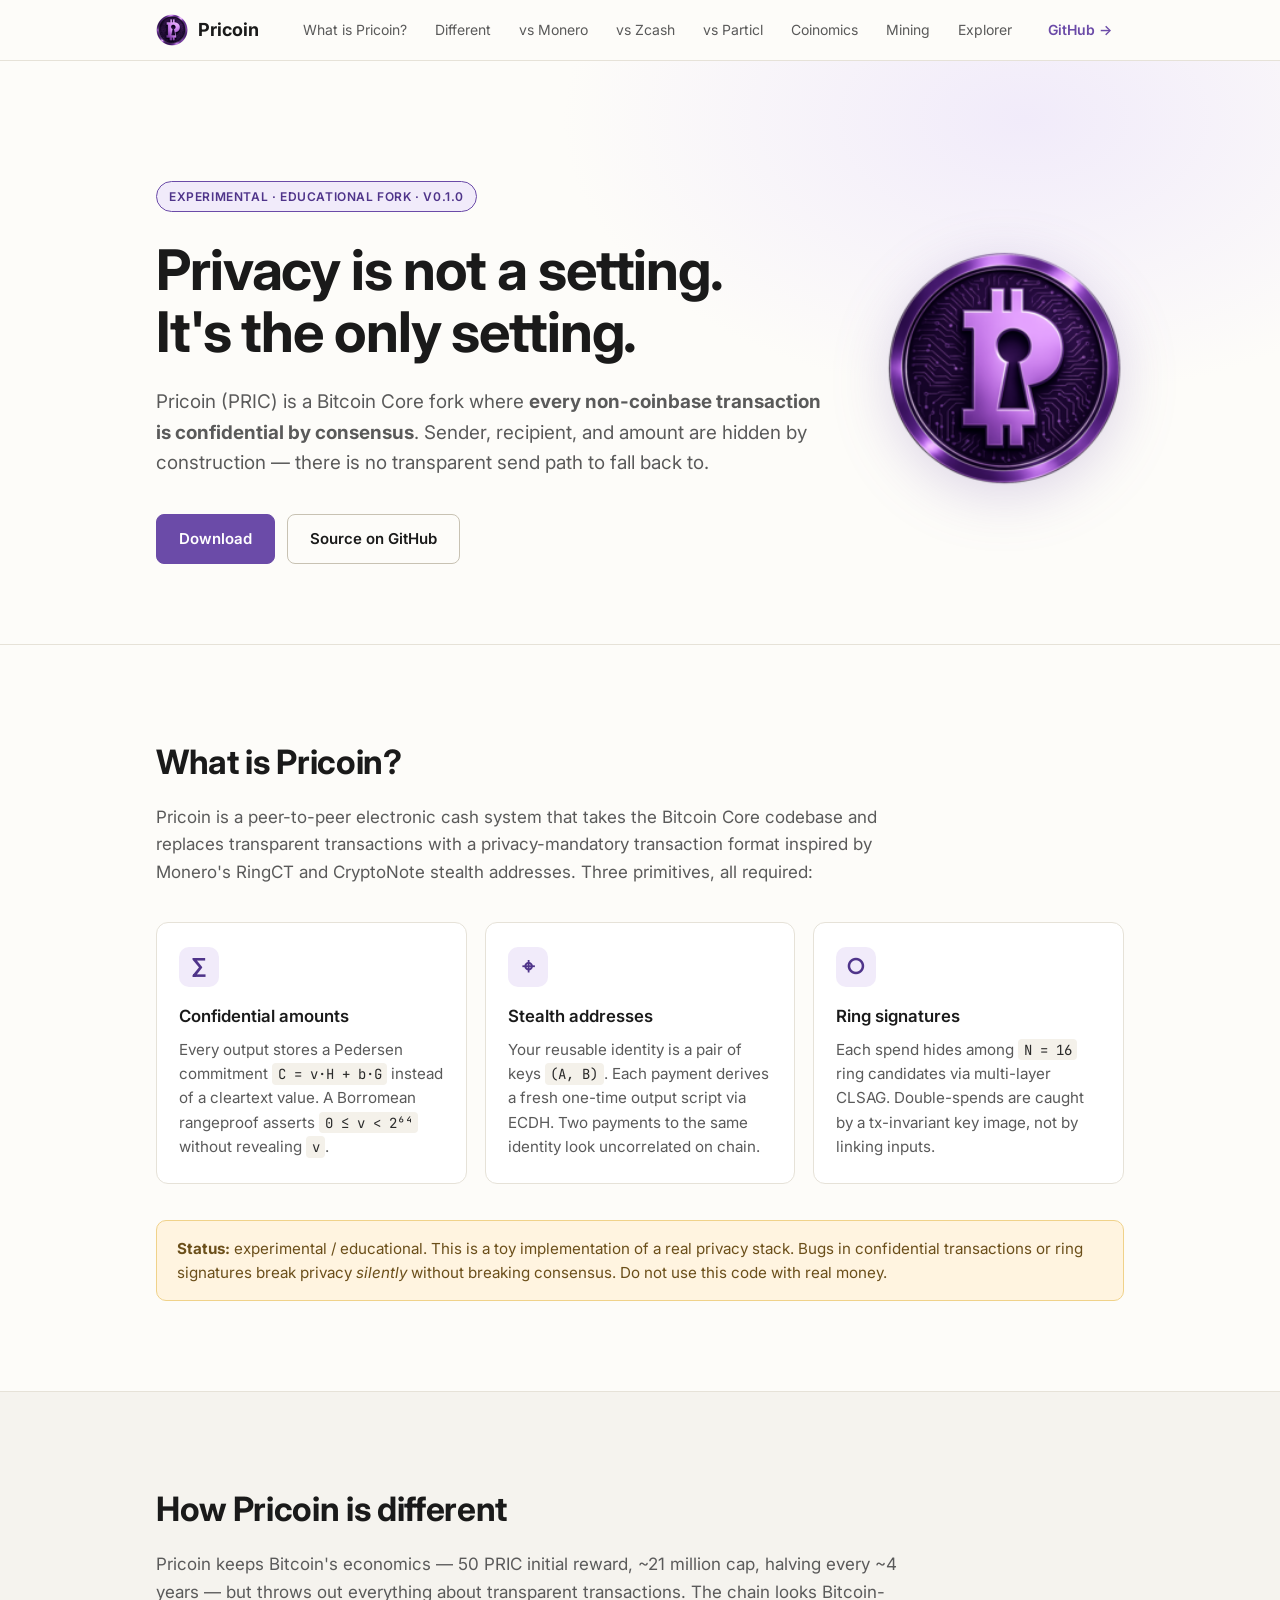
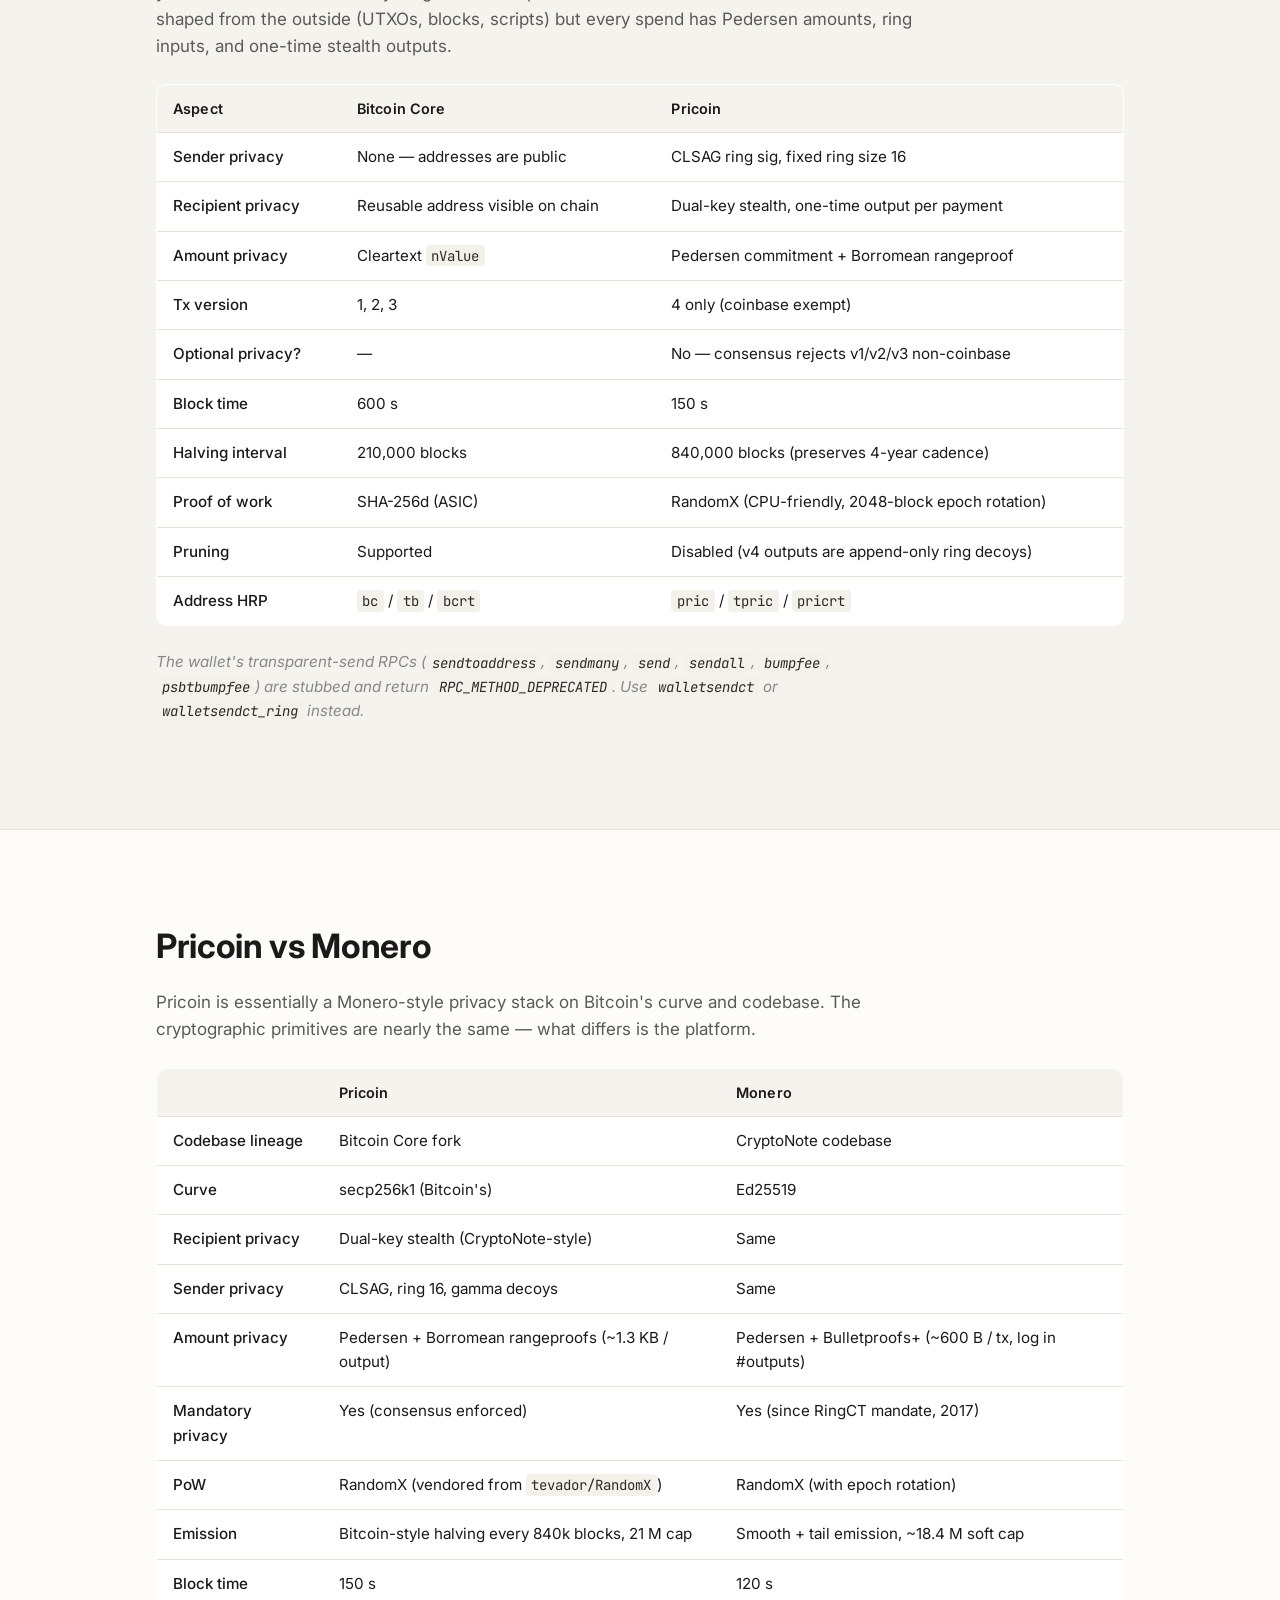
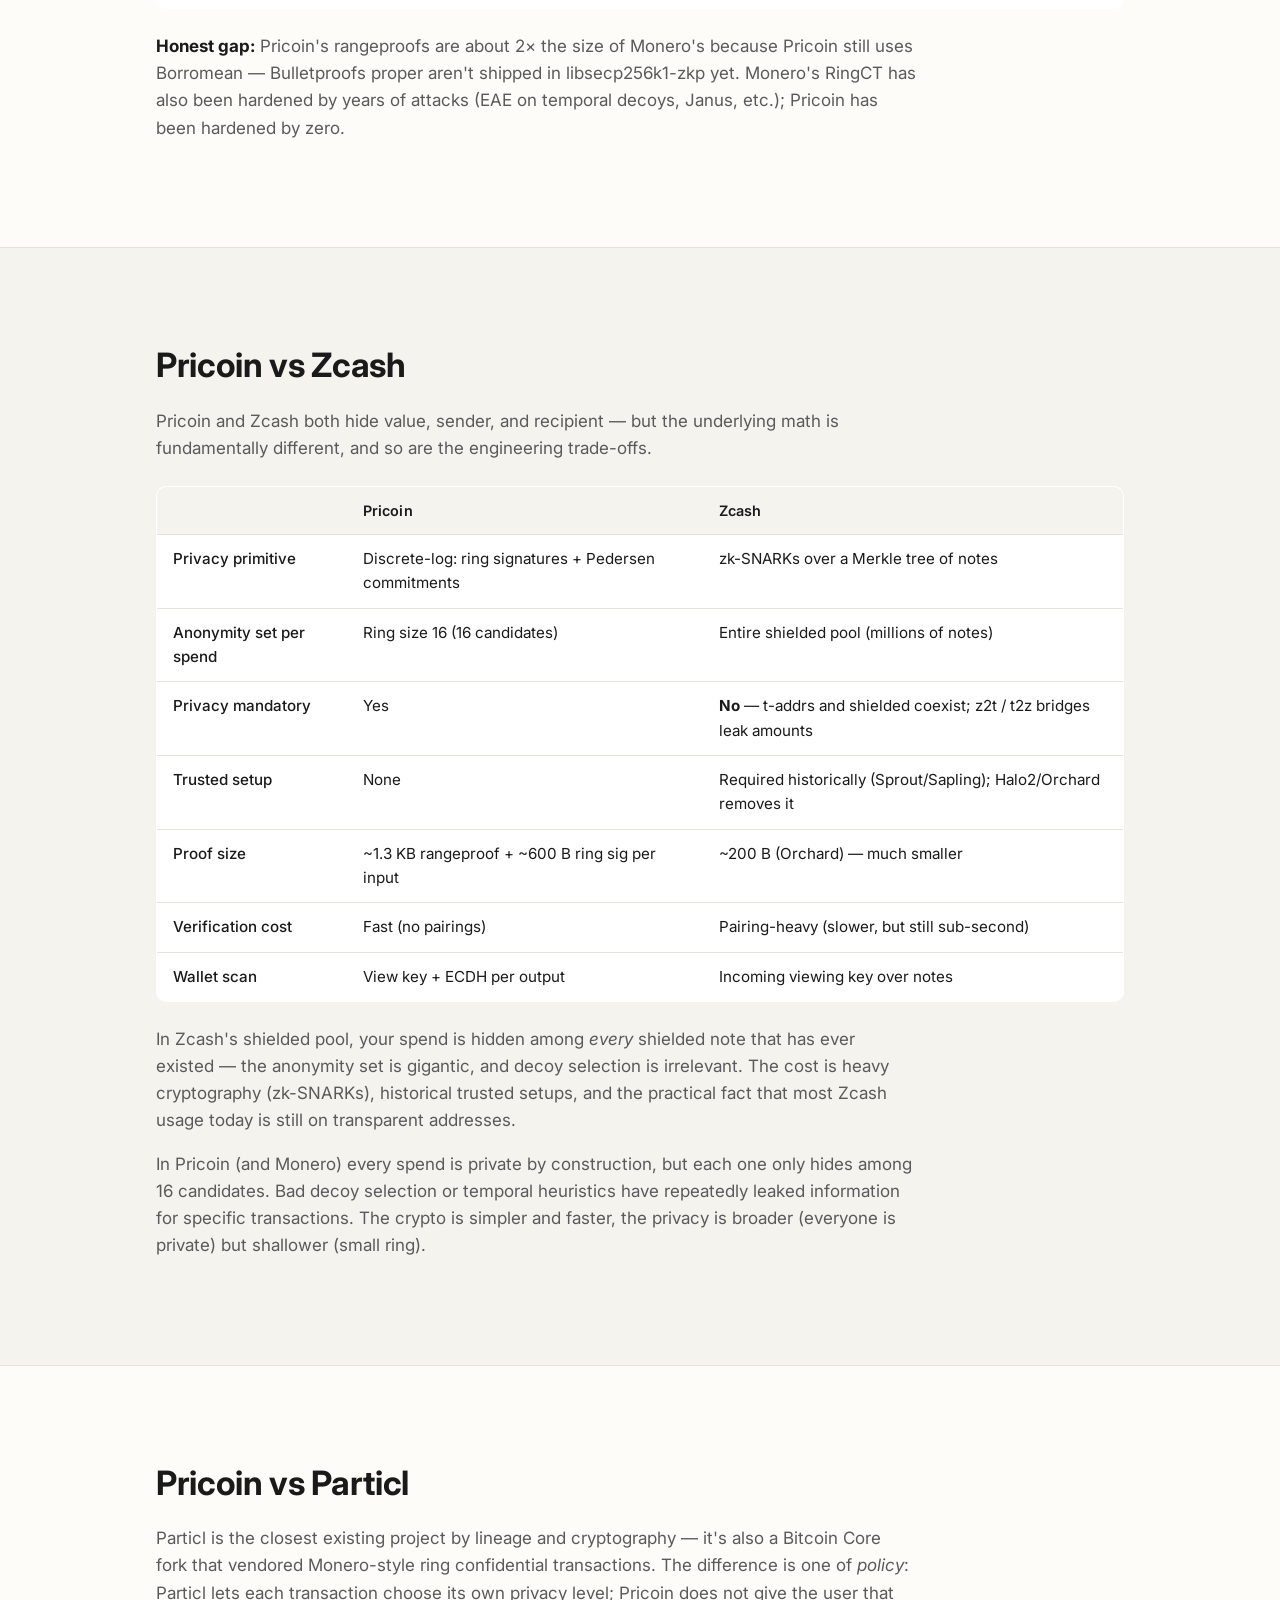
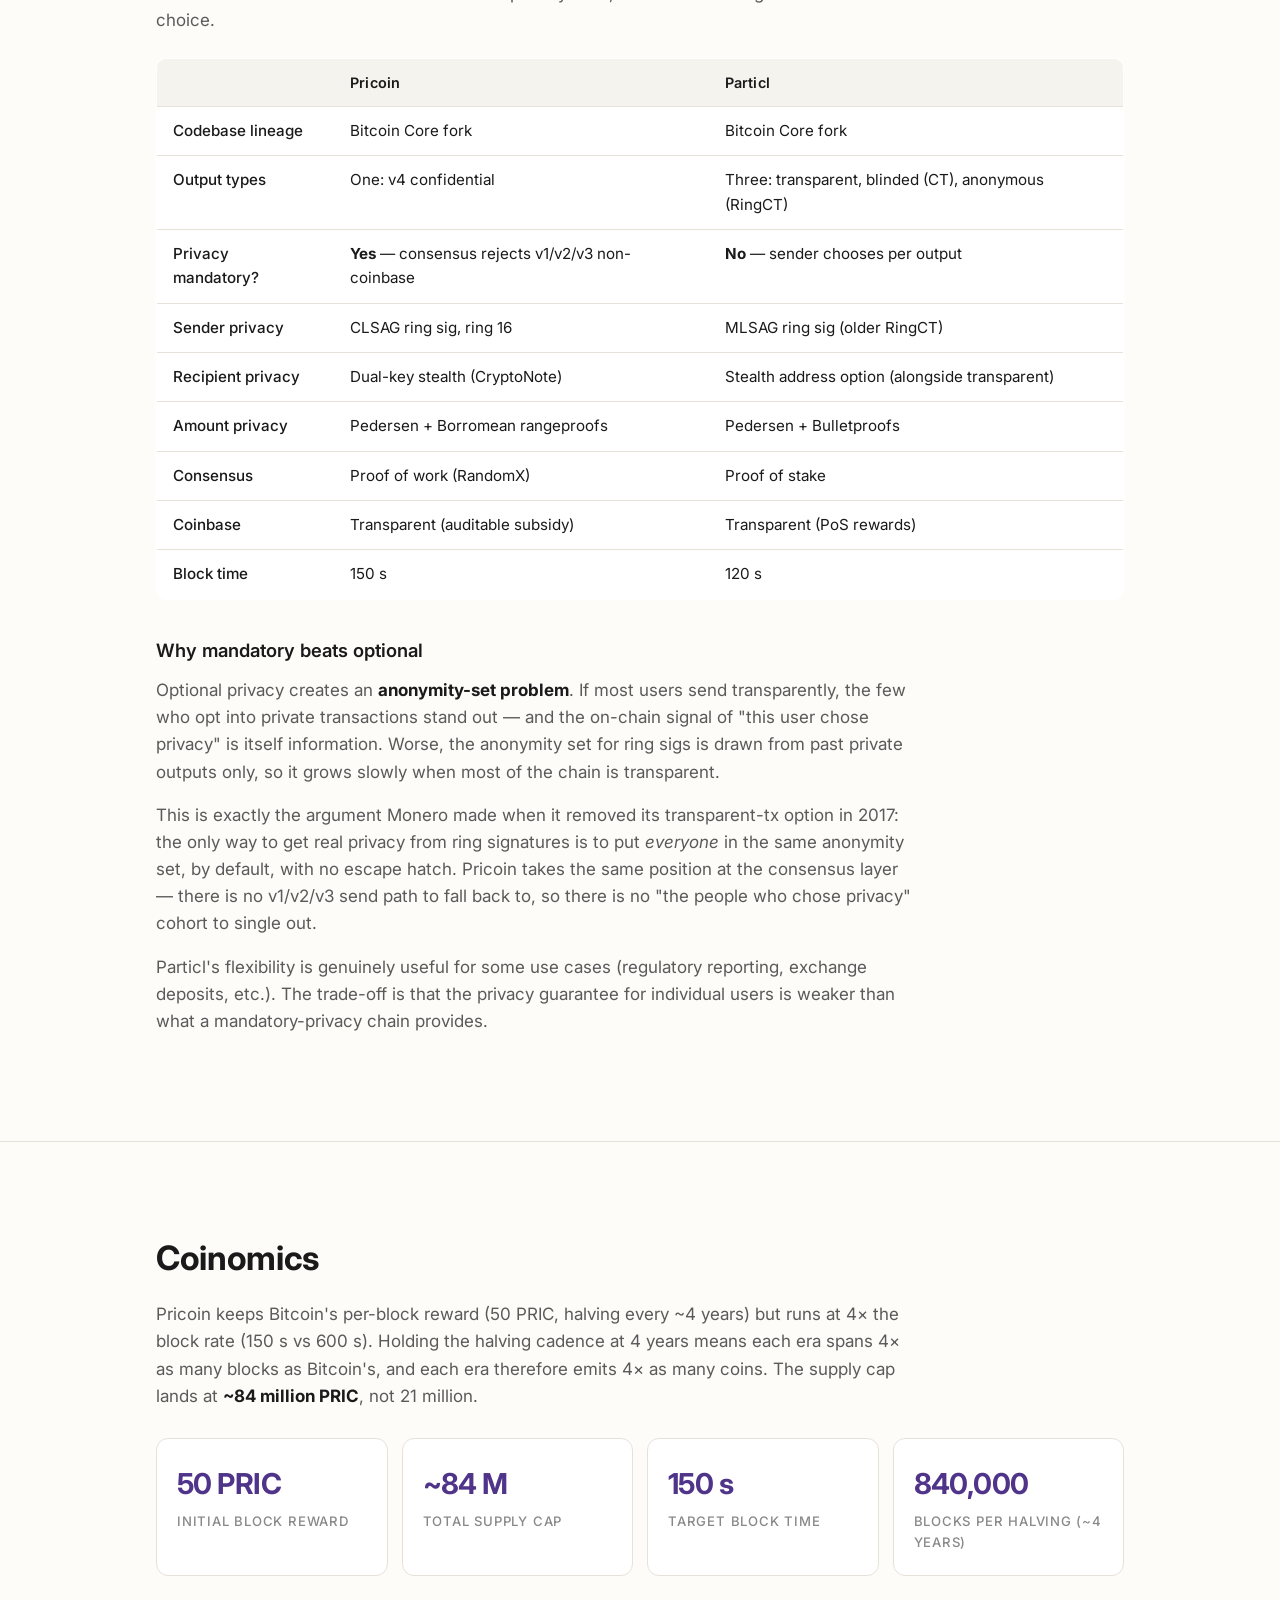
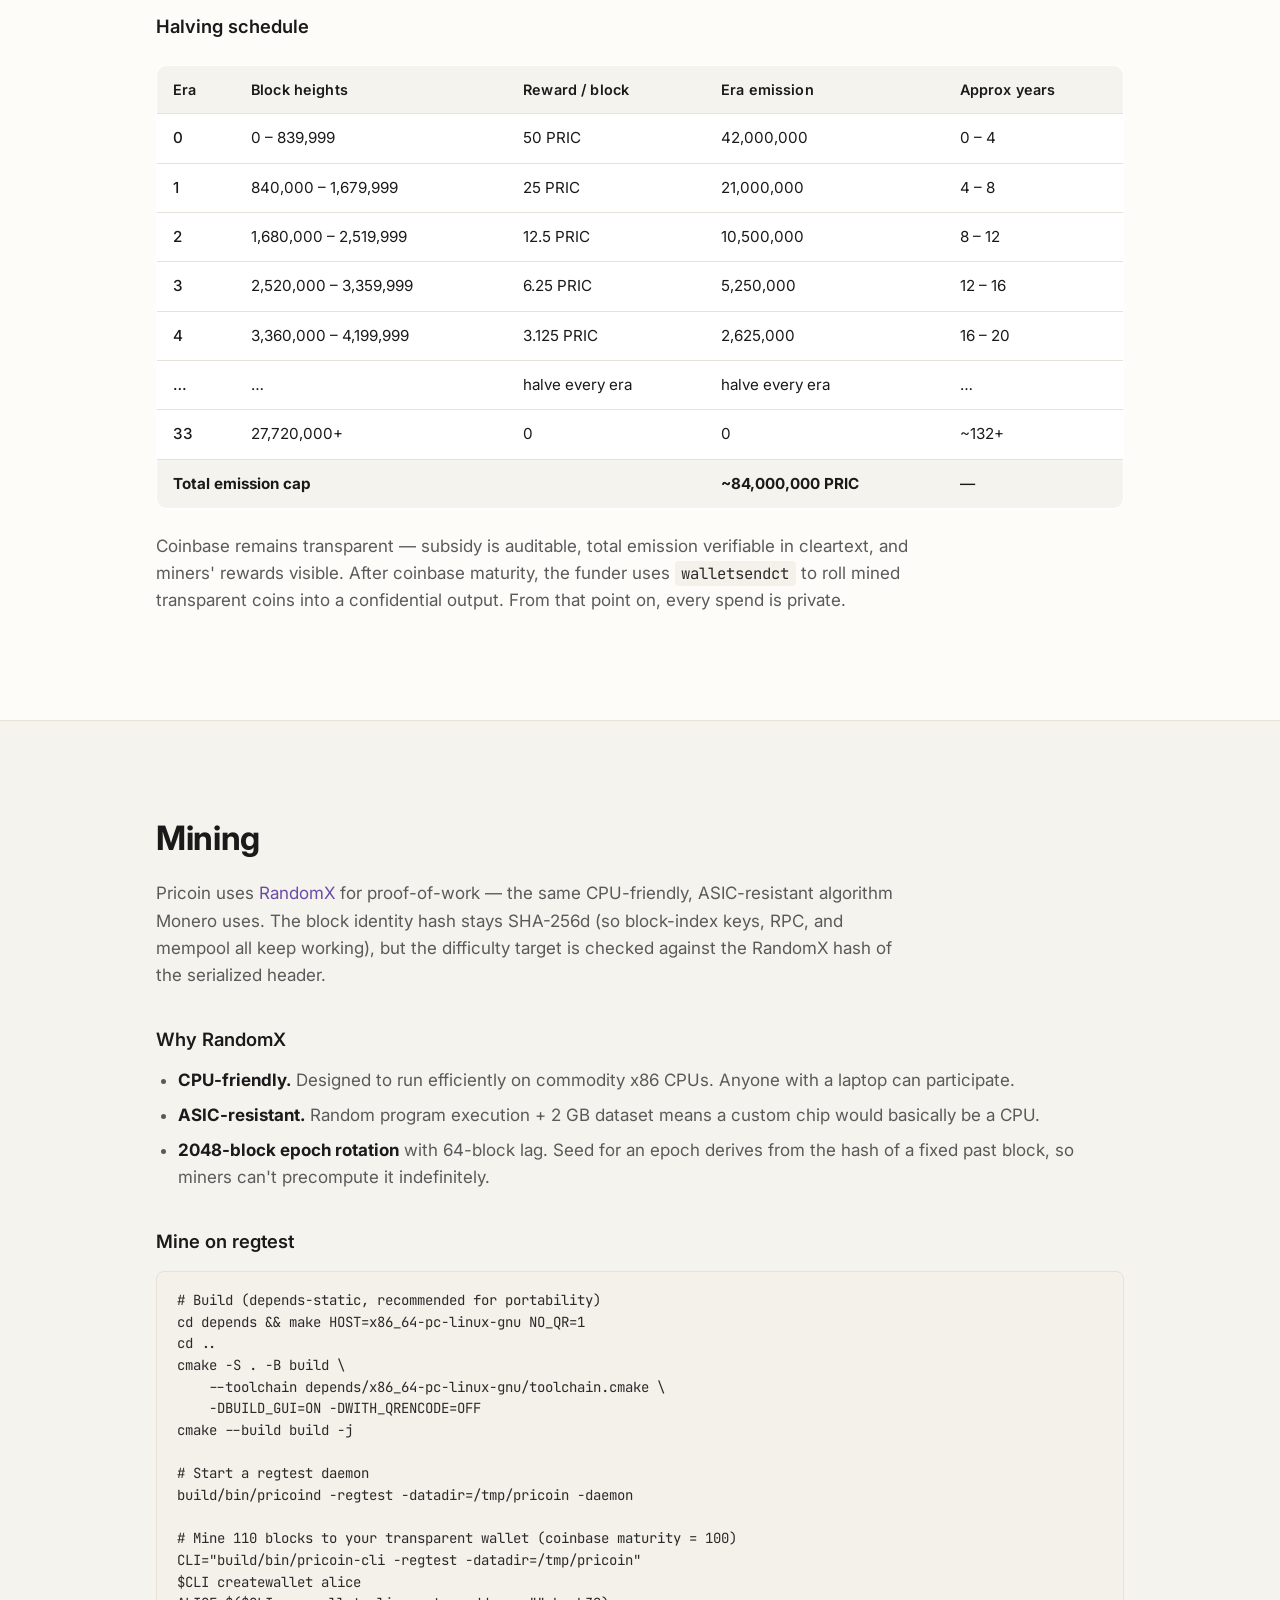
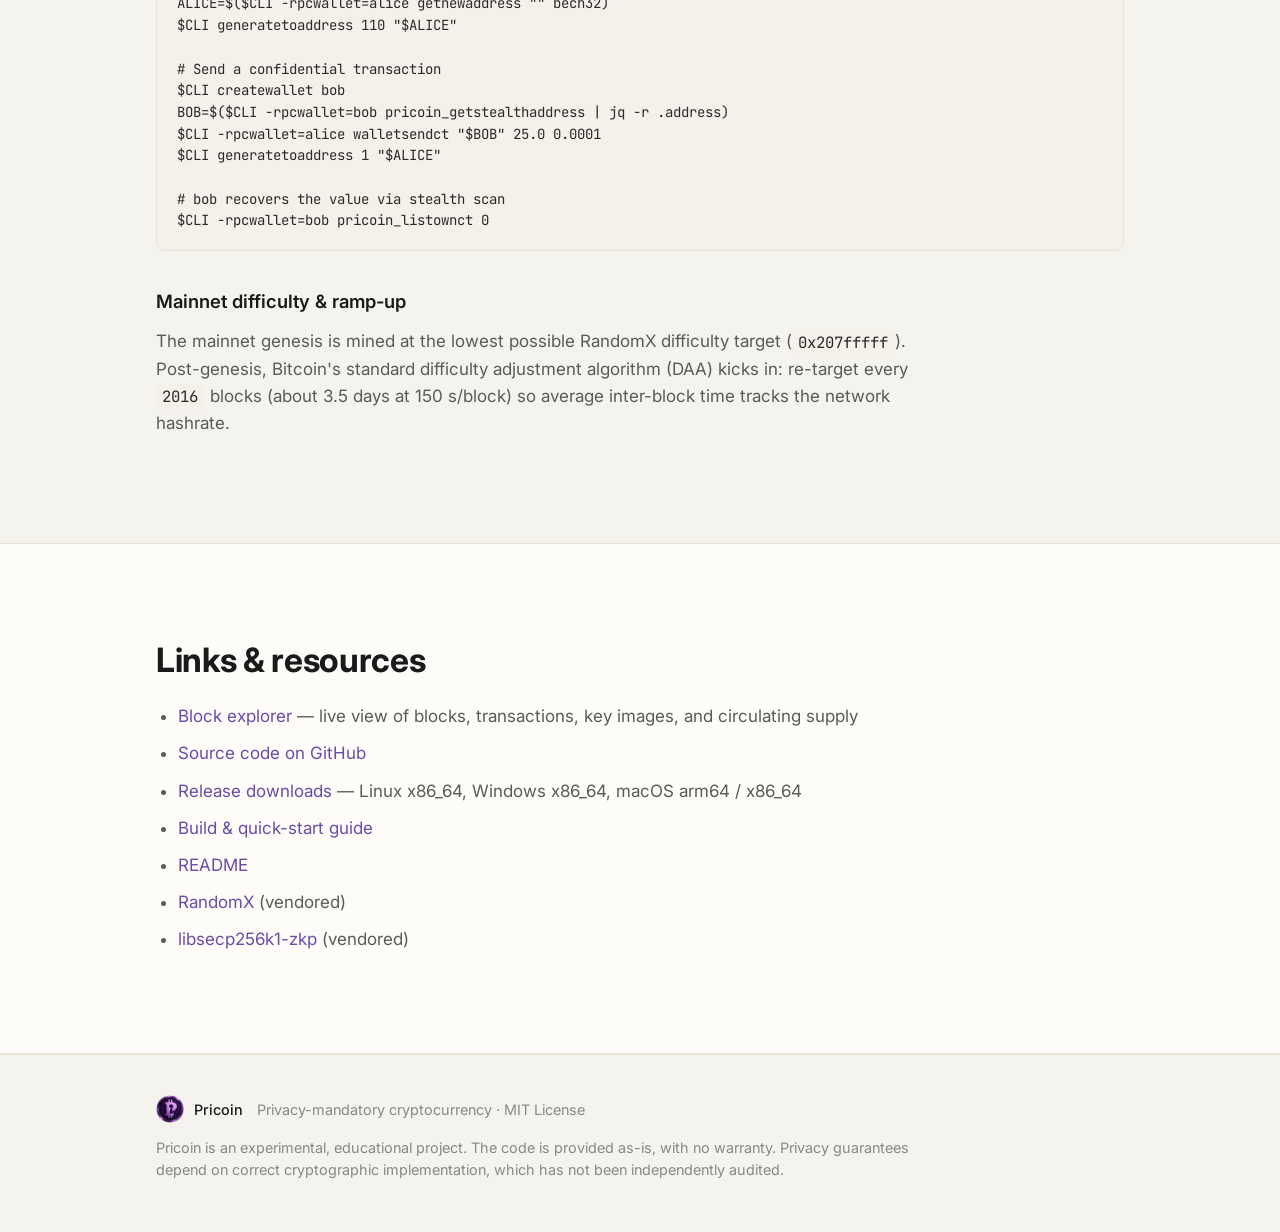
==== commit 2a584c9e: "add explorer link" ====
--- a/index.html
+++ b/index.html
@@ -32,6 +32,7 @@
       <a href="#particl">vs Particl</a>
       <a href="#coinomics">Coinomics</a>
       <a href="#mining">Mining</a>
+      <a href="https://explorer.pricoin.org/">Explorer</a>
       <a class="github" href="https://github.com/pricoinfoundation/pricoin" target="_blank" rel="noopener">GitHub →</a>
     </nav>
   </div>
@@ -395,6 +396,7 @@
     <div class="container">
       <h2>Links &amp; resources</h2>
       <ul class="link-grid">
+        <li><a href="https://explorer.pricoin.org/">Block explorer</a> — live view of blocks, transactions, key images, and circulating supply</li>
         <li><a href="https://github.com/pricoinfoundation/pricoin" target="_blank" rel="noopener">Source code on GitHub</a></li>
         <li><a href="https://github.com/pricoinfoundation/pricoin/releases" target="_blank" rel="noopener">Release downloads</a> — Linux x86_64, Windows x86_64, macOS arm64 / x86_64</li>
         <li><a href="https://github.com/pricoinfoundation/pricoin/blob/main/doc/build-pricoin.md" target="_blank" rel="noopener">Build &amp; quick-start guide</a></li>
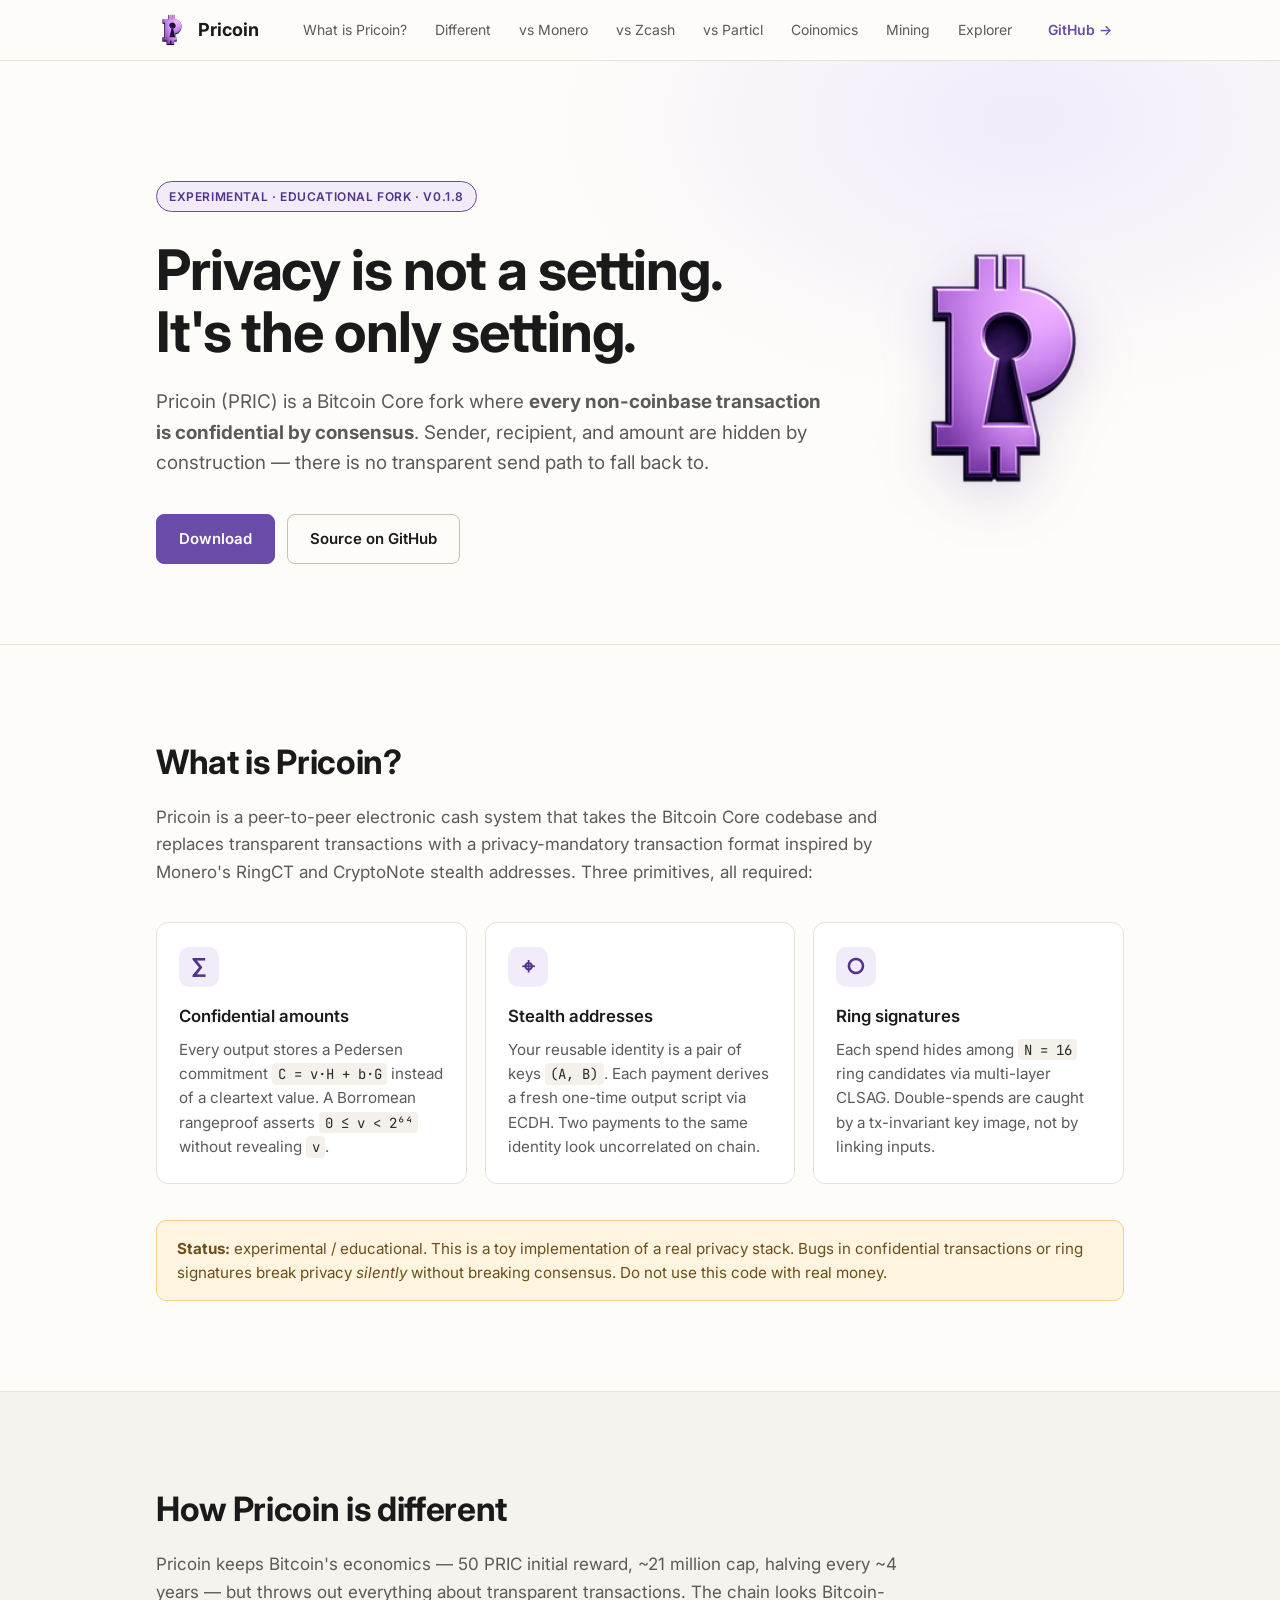
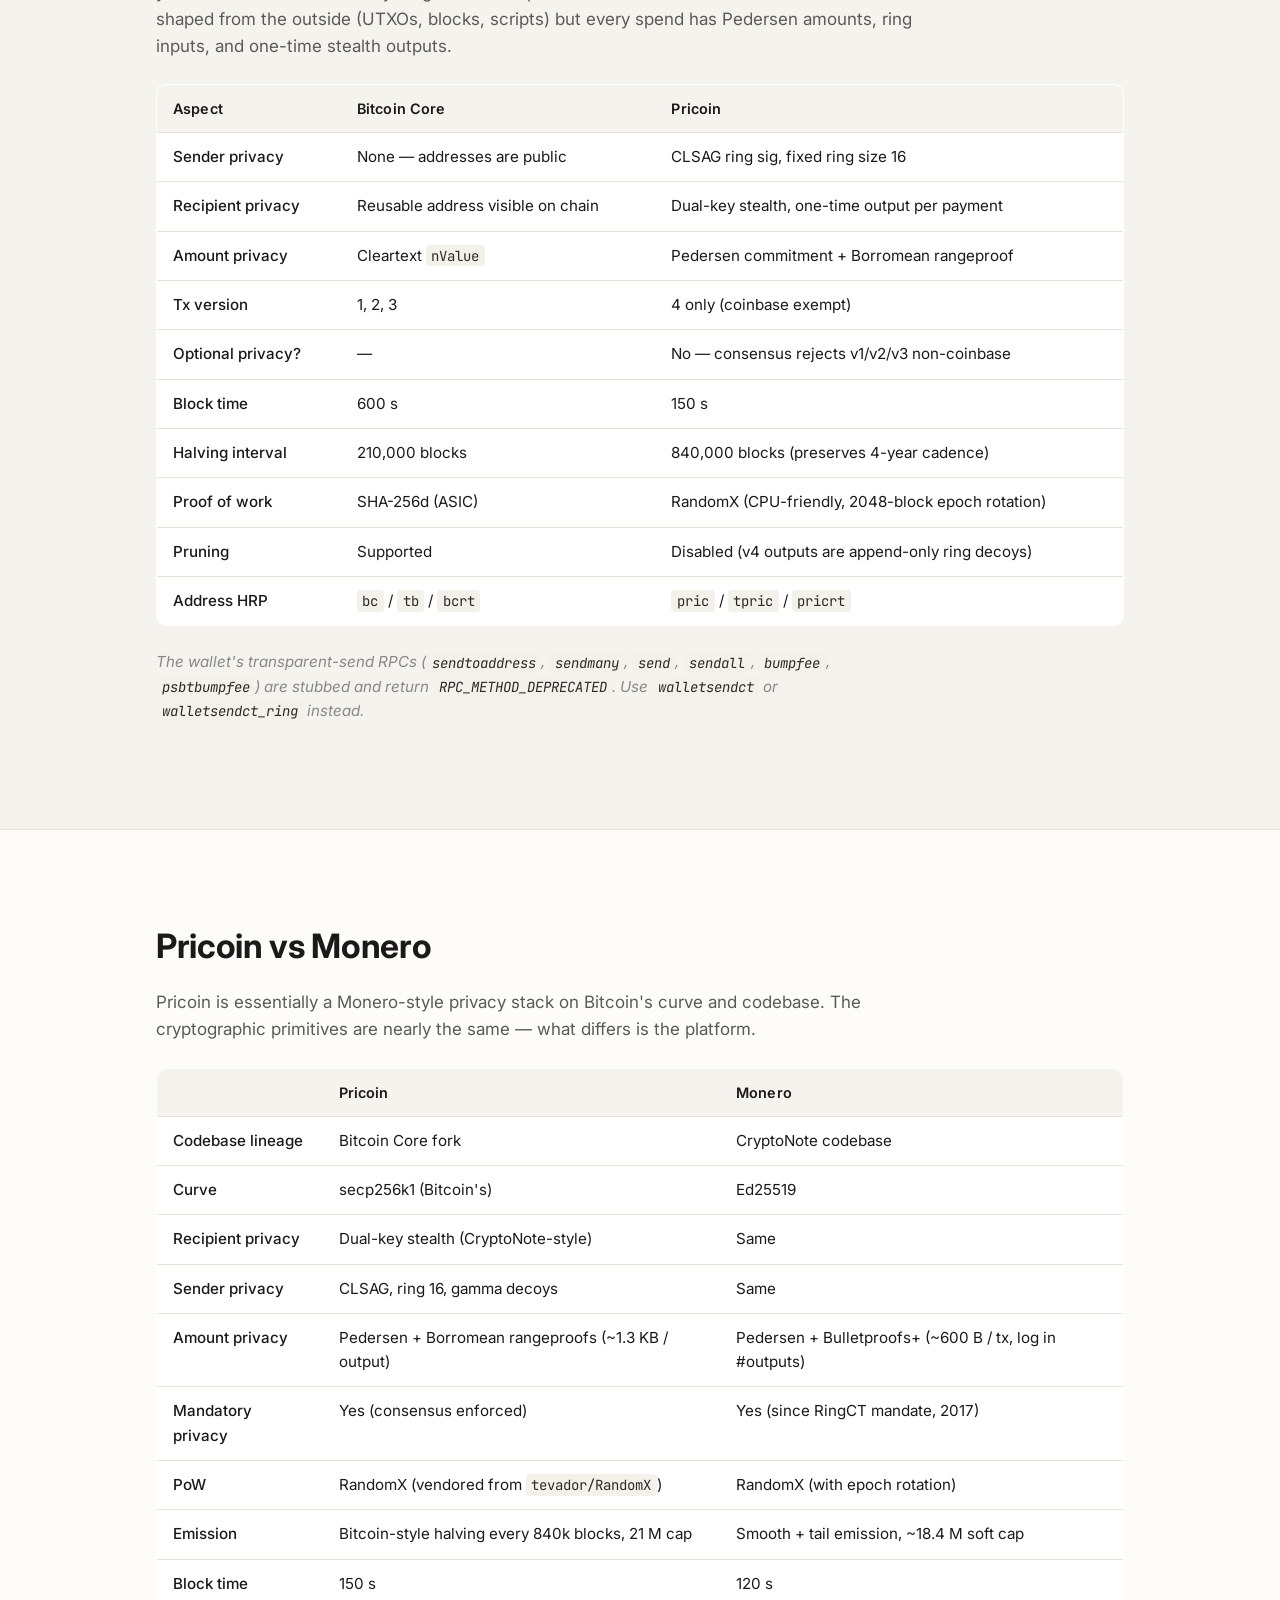
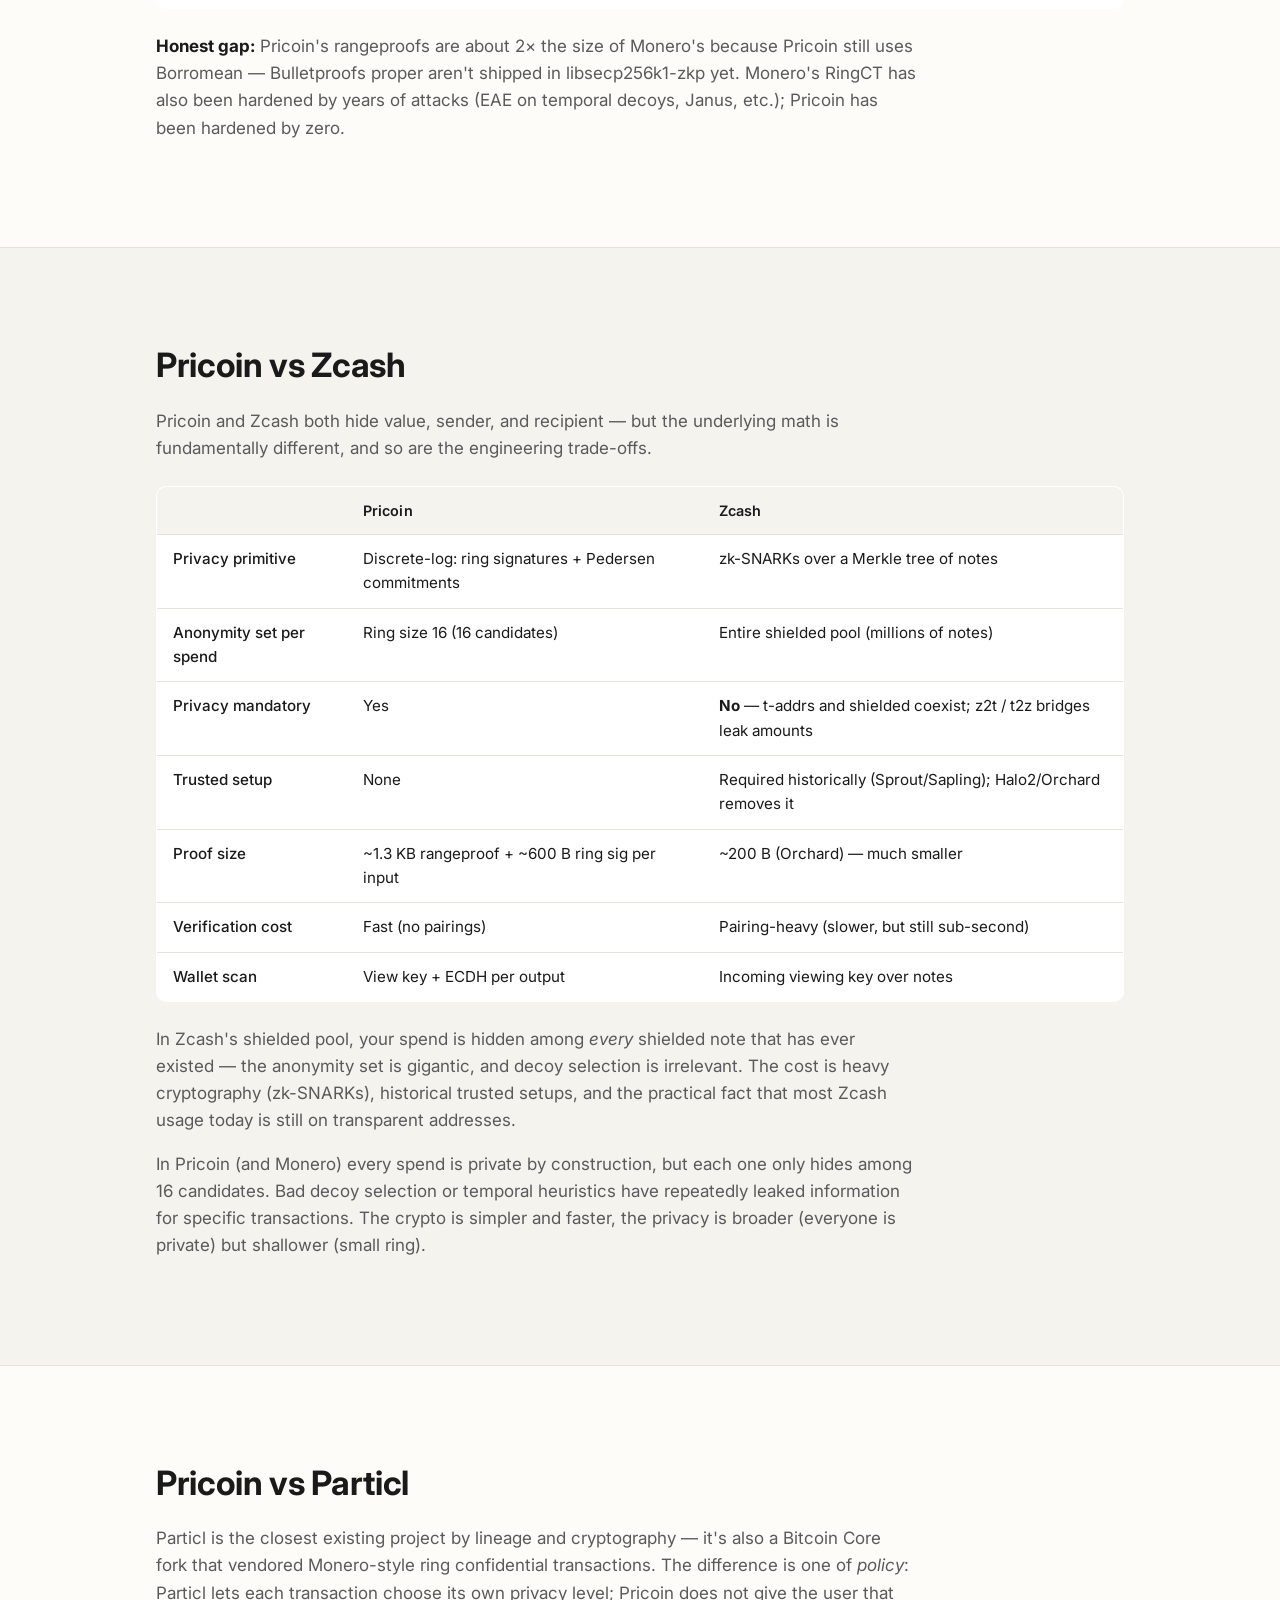
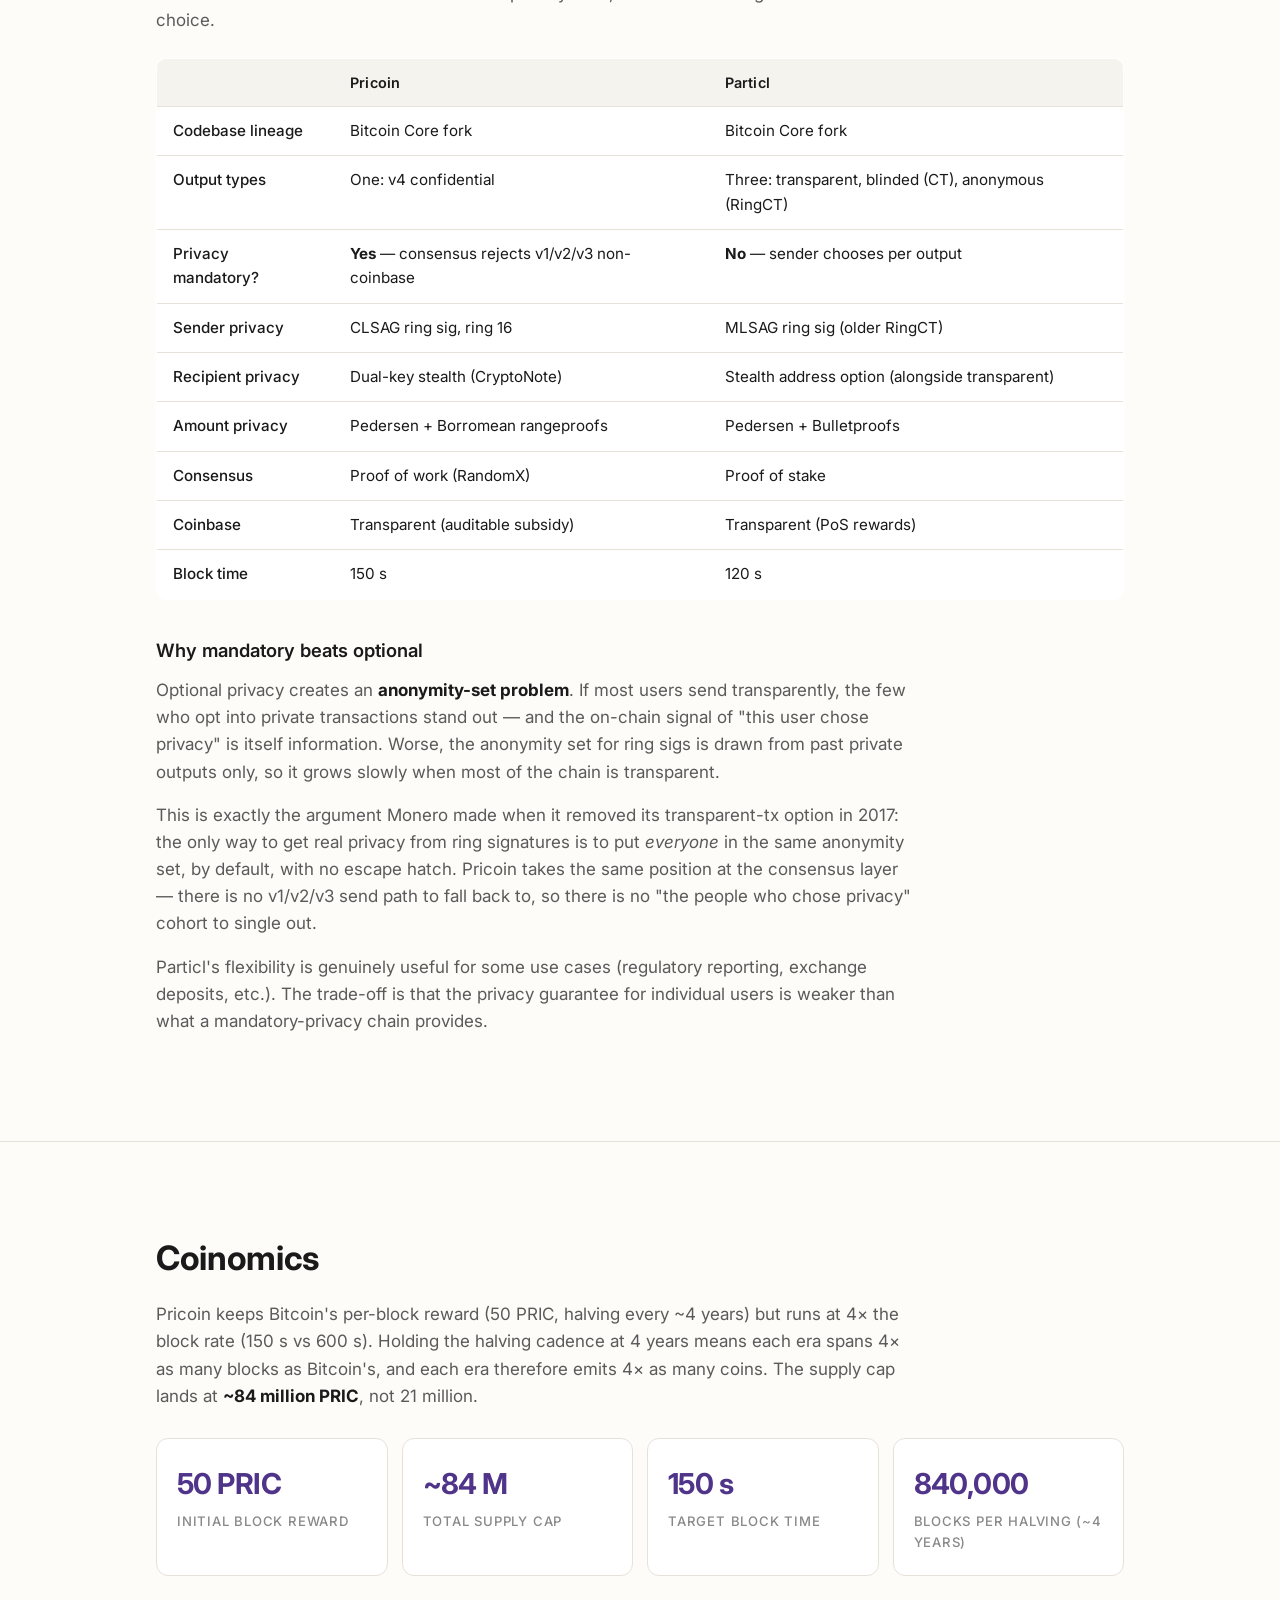
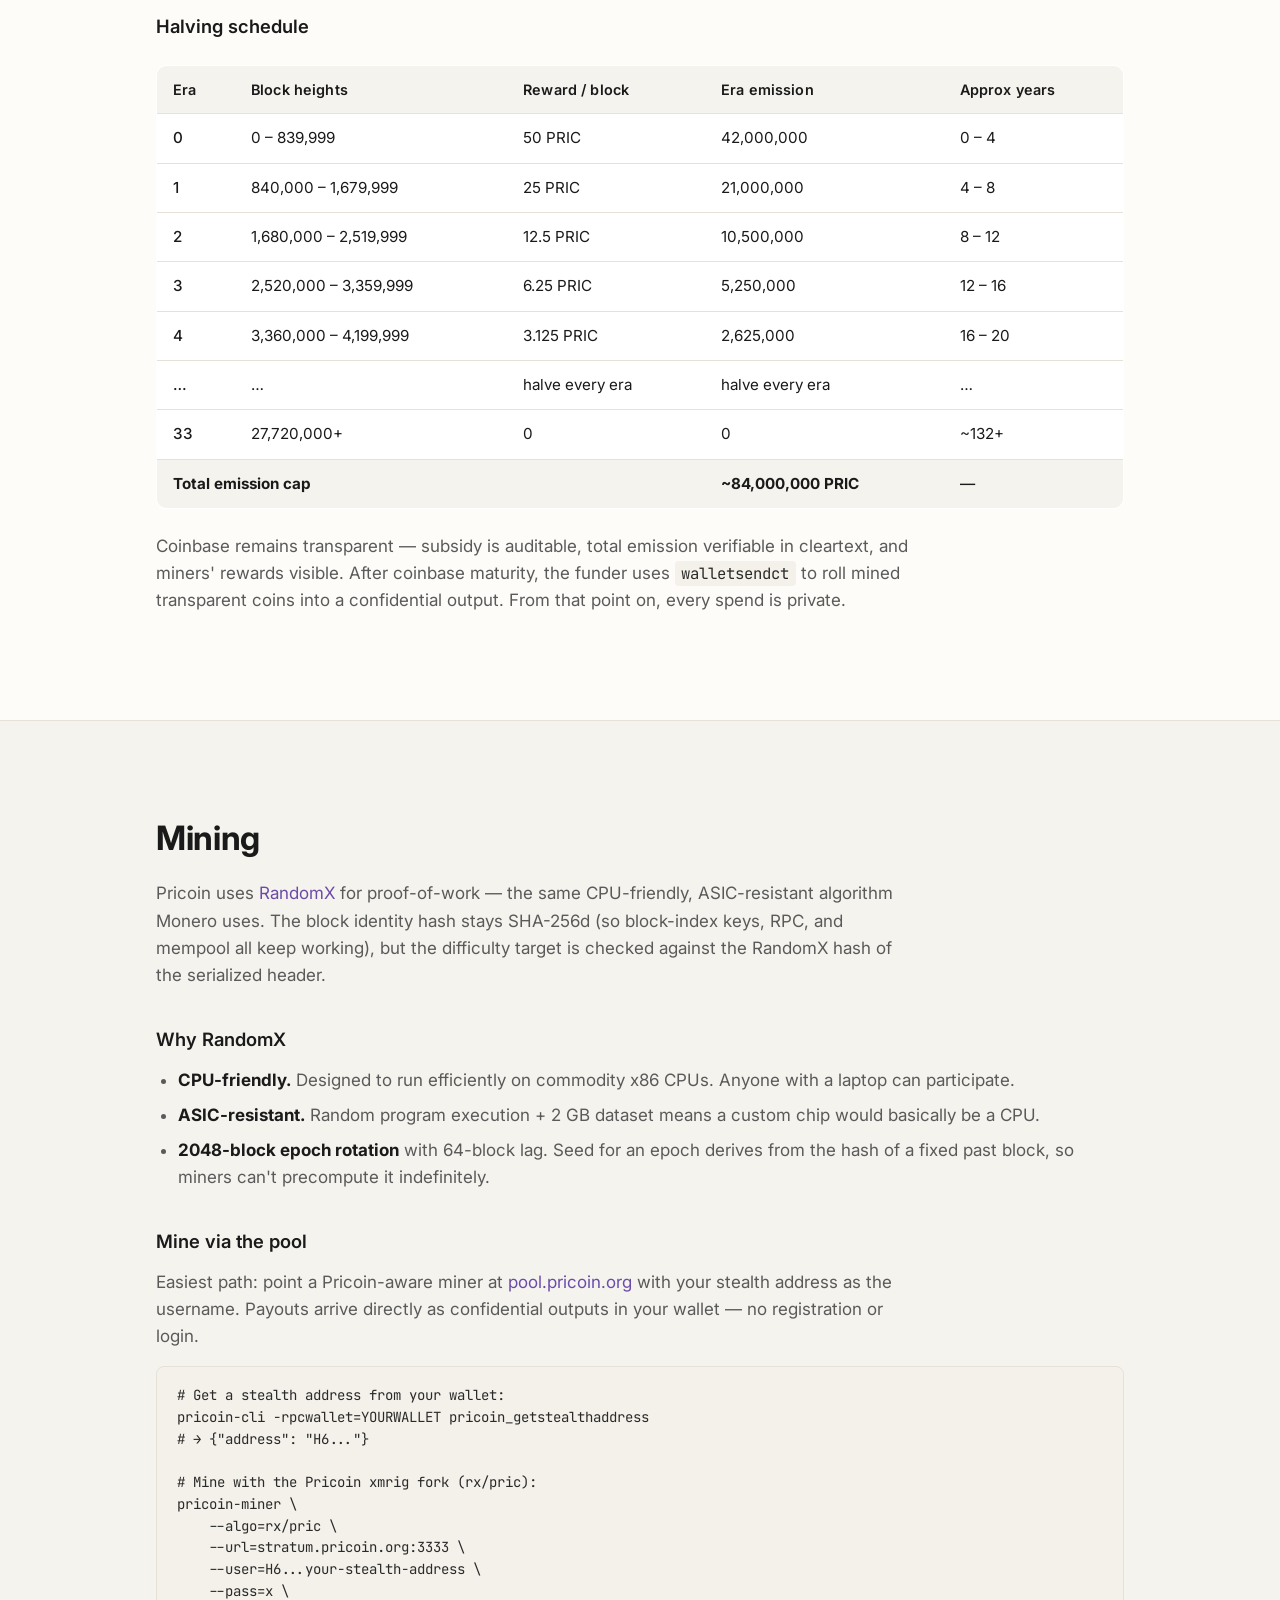
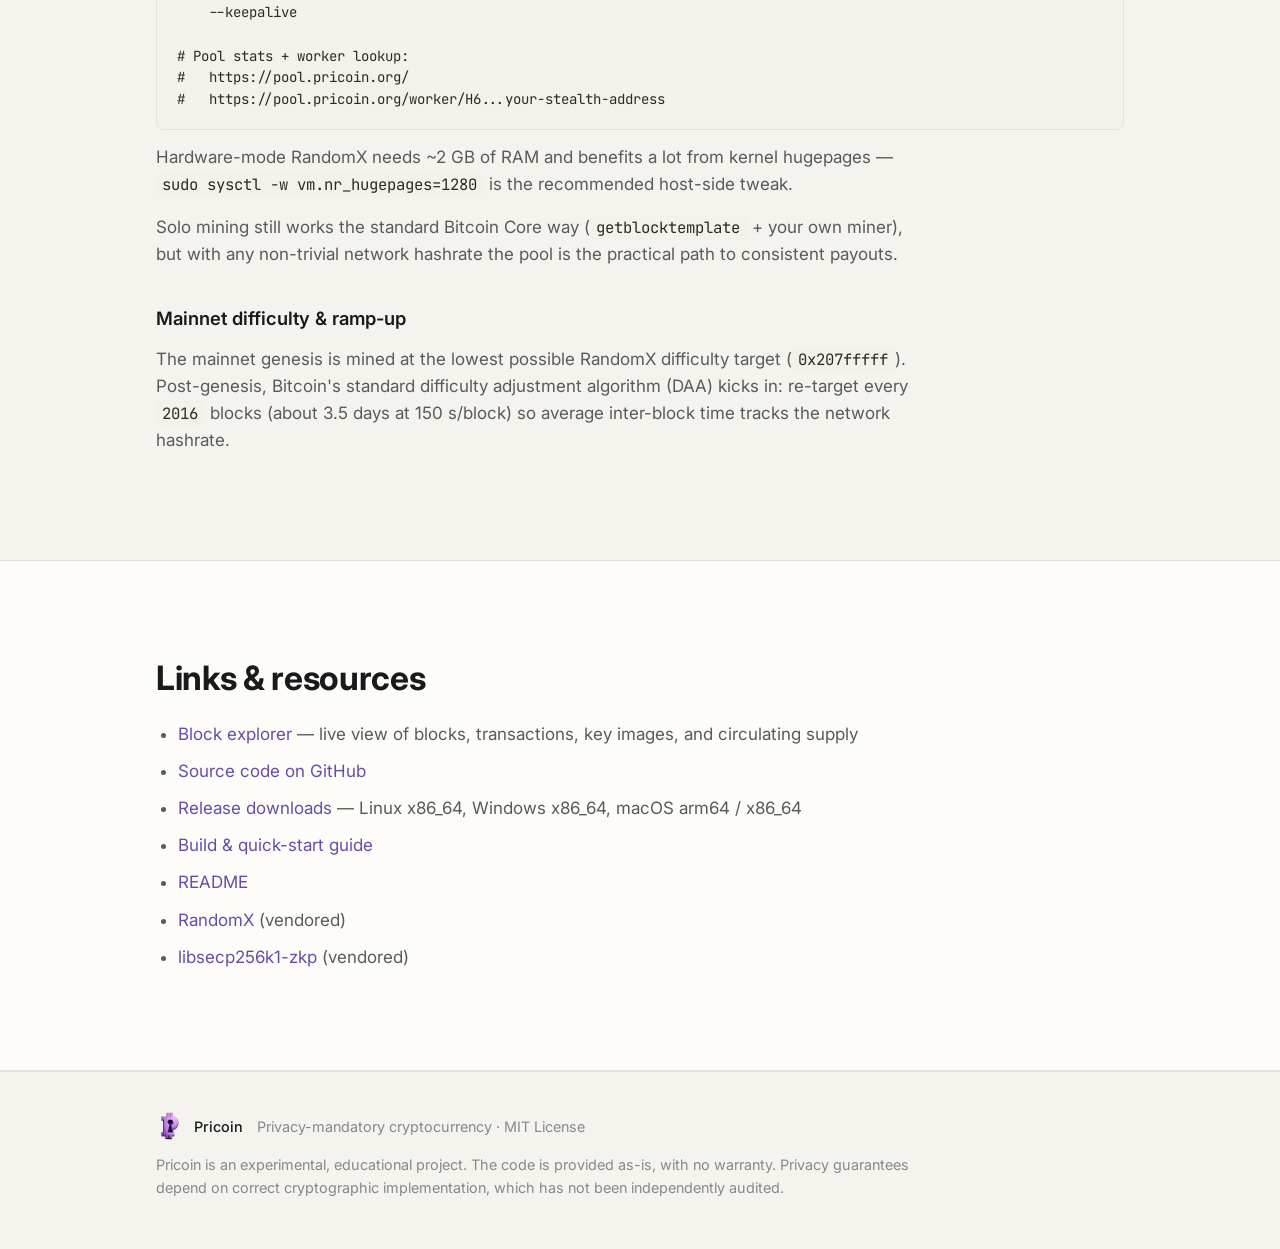
==== commit b8c74b02: "add mining info" ====
--- a/index.html
+++ b/index.html
@@ -43,7 +43,7 @@
   <section class="hero">
     <div class="container hero-grid">
       <div class="hero-text">
-      <div class="status-badge">Experimental · Educational fork · v0.1.0</div>
+      <div class="status-badge">Experimental · Educational fork · v0.1.8</div>
       <h1>Privacy is not a setting.<br>It's the only setting.</h1>
       <p class="lede">
         Pricoin (PRIC) is a Bitcoin Core fork where <strong>every non-coinbase
@@ -353,33 +353,42 @@
         <li><strong>2048-block epoch rotation</strong> with 64-block lag. Seed for an epoch derives from the hash of a fixed past block, so miners can't precompute it indefinitely.</li>
       </ul>
 
-      <h3>Mine on regtest</h3>
-      <pre><code># Build (depends-static, recommended for portability)
-cd depends &amp;&amp; make HOST=x86_64-pc-linux-gnu NO_QR=1
-cd ..
-cmake -S . -B build \
-    --toolchain depends/x86_64-pc-linux-gnu/toolchain.cmake \
-    -DBUILD_GUI=ON -DWITH_QRENCODE=OFF
-cmake --build build -j
-
-# Start a regtest daemon
-build/bin/pricoind -regtest -datadir=/tmp/pricoin -daemon
-
-# Mine 110 blocks to your transparent wallet (coinbase maturity = 100)
-CLI="build/bin/pricoin-cli -regtest -datadir=/tmp/pricoin"
-$CLI createwallet alice
-ALICE=$($CLI -rpcwallet=alice getnewaddress "" bech32)
-$CLI generatetoaddress 110 "$ALICE"
-
-# Send a confidential transaction
-$CLI createwallet bob
-BOB=$($CLI -rpcwallet=bob pricoin_getstealthaddress | jq -r .address)
-$CLI -rpcwallet=alice walletsendct "$BOB" 25.0 0.0001
-$CLI generatetoaddress 1 "$ALICE"
-
-# bob recovers the value via stealth scan
-$CLI -rpcwallet=bob pricoin_listownct 0
+      <h3>Mine via the pool</h3>
+      <p>
+        Easiest path: point a Pricoin-aware miner at
+        <a href="https://pool.pricoin.org/">pool.pricoin.org</a>
+        with your stealth address as the username. Payouts arrive
+        directly as confidential outputs in your wallet — no
+        registration or login.
+      </p>
+      <pre><code># Get a stealth address from your wallet:
+pricoin-cli -rpcwallet=YOURWALLET pricoin_getstealthaddress
+# → {"address": "H6..."}
+
+# Mine with the Pricoin xmrig fork (rx/pric):
+pricoin-miner \
+    --algo=rx/pric \
+    --url=stratum.pricoin.org:3333 \
+    --user=H6...your-stealth-address \
+    --pass=x \
+    --keepalive
+
+# Pool stats + worker lookup:
+#   https://pool.pricoin.org/
+#   https://pool.pricoin.org/worker/H6...your-stealth-address
 </code></pre>
+      <p class="mute">
+        Hardware-mode RandomX needs ~2 GB of RAM and benefits a lot
+        from kernel hugepages —
+        <code>sudo sysctl -w vm.nr_hugepages=1280</code>
+        is the recommended host-side tweak.
+      </p>
+      <p>
+        Solo mining still works the standard Bitcoin Core way
+        (<code>getblocktemplate</code> + your own miner), but with
+        any non-trivial network hashrate the pool is the practical
+        path to consistent payouts.
+      </p>
 
       <h3>Mainnet difficulty &amp; ramp-up</h3>
       <p>
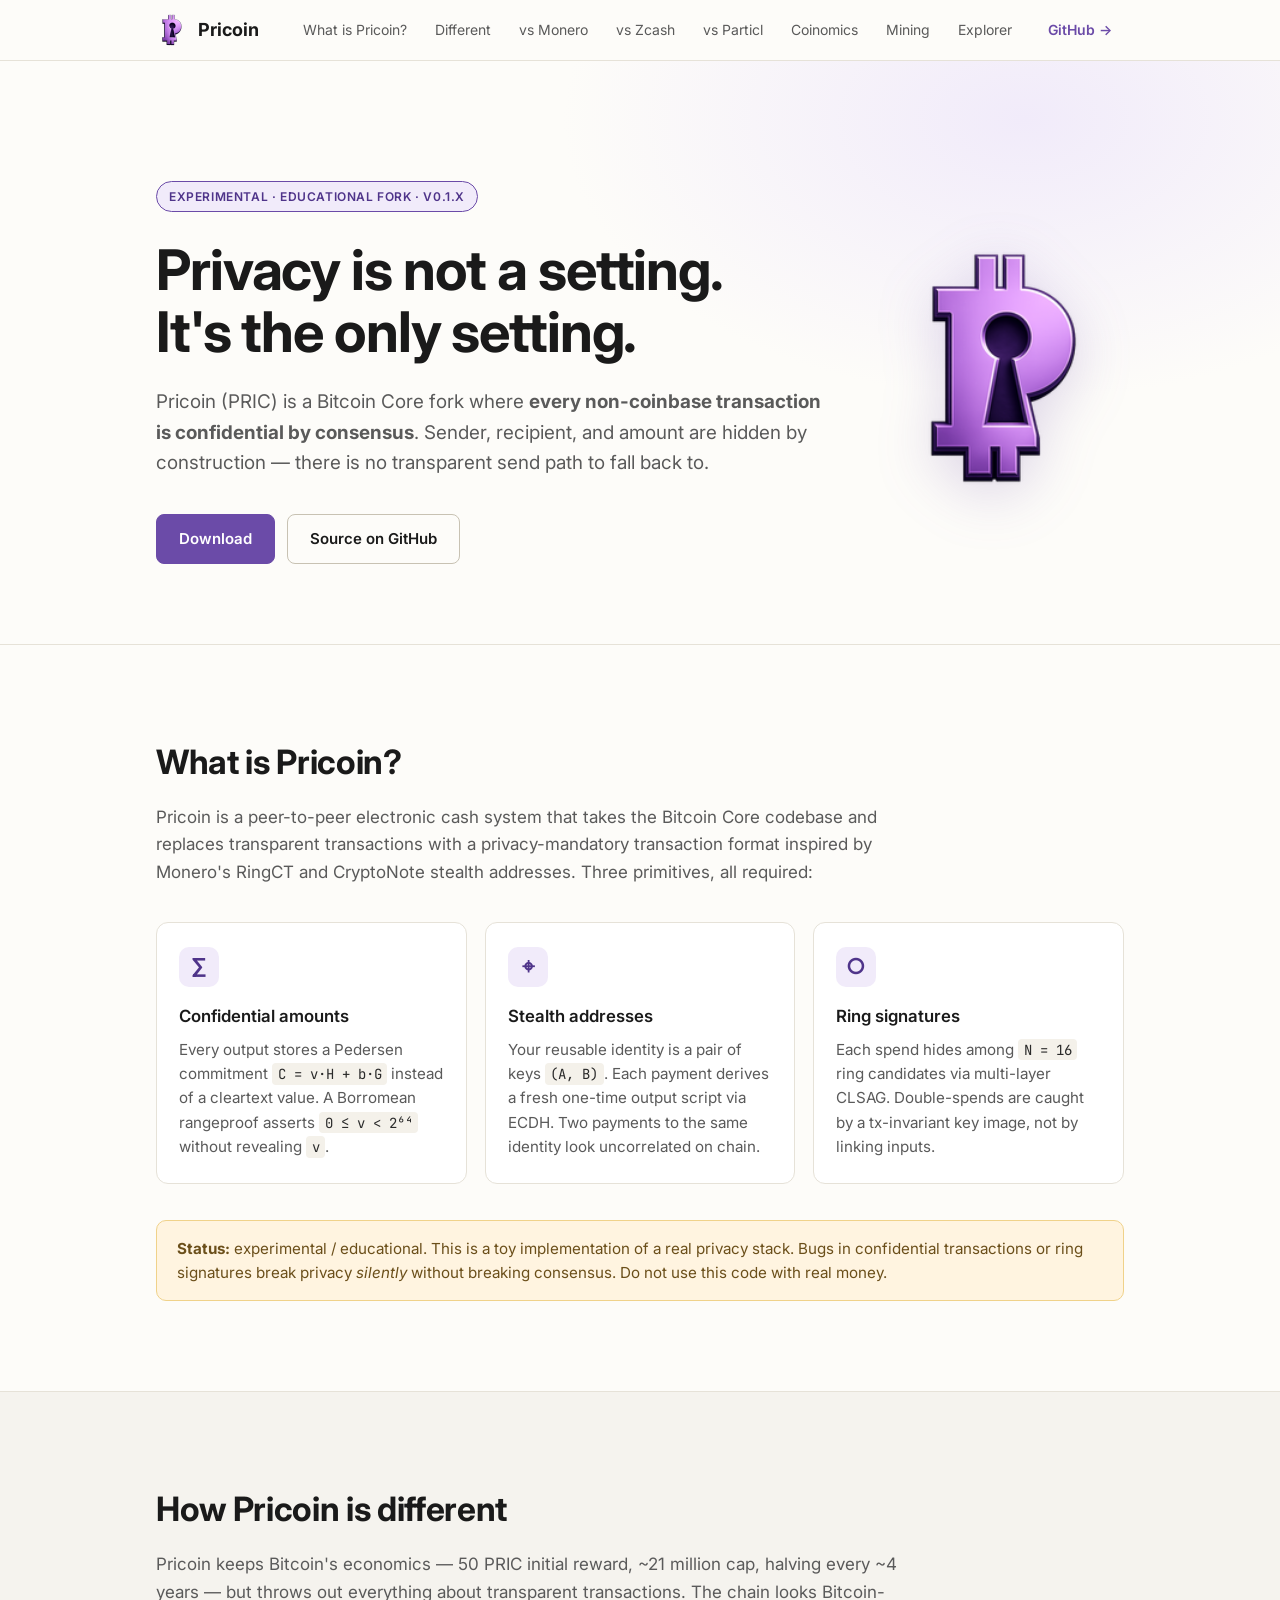
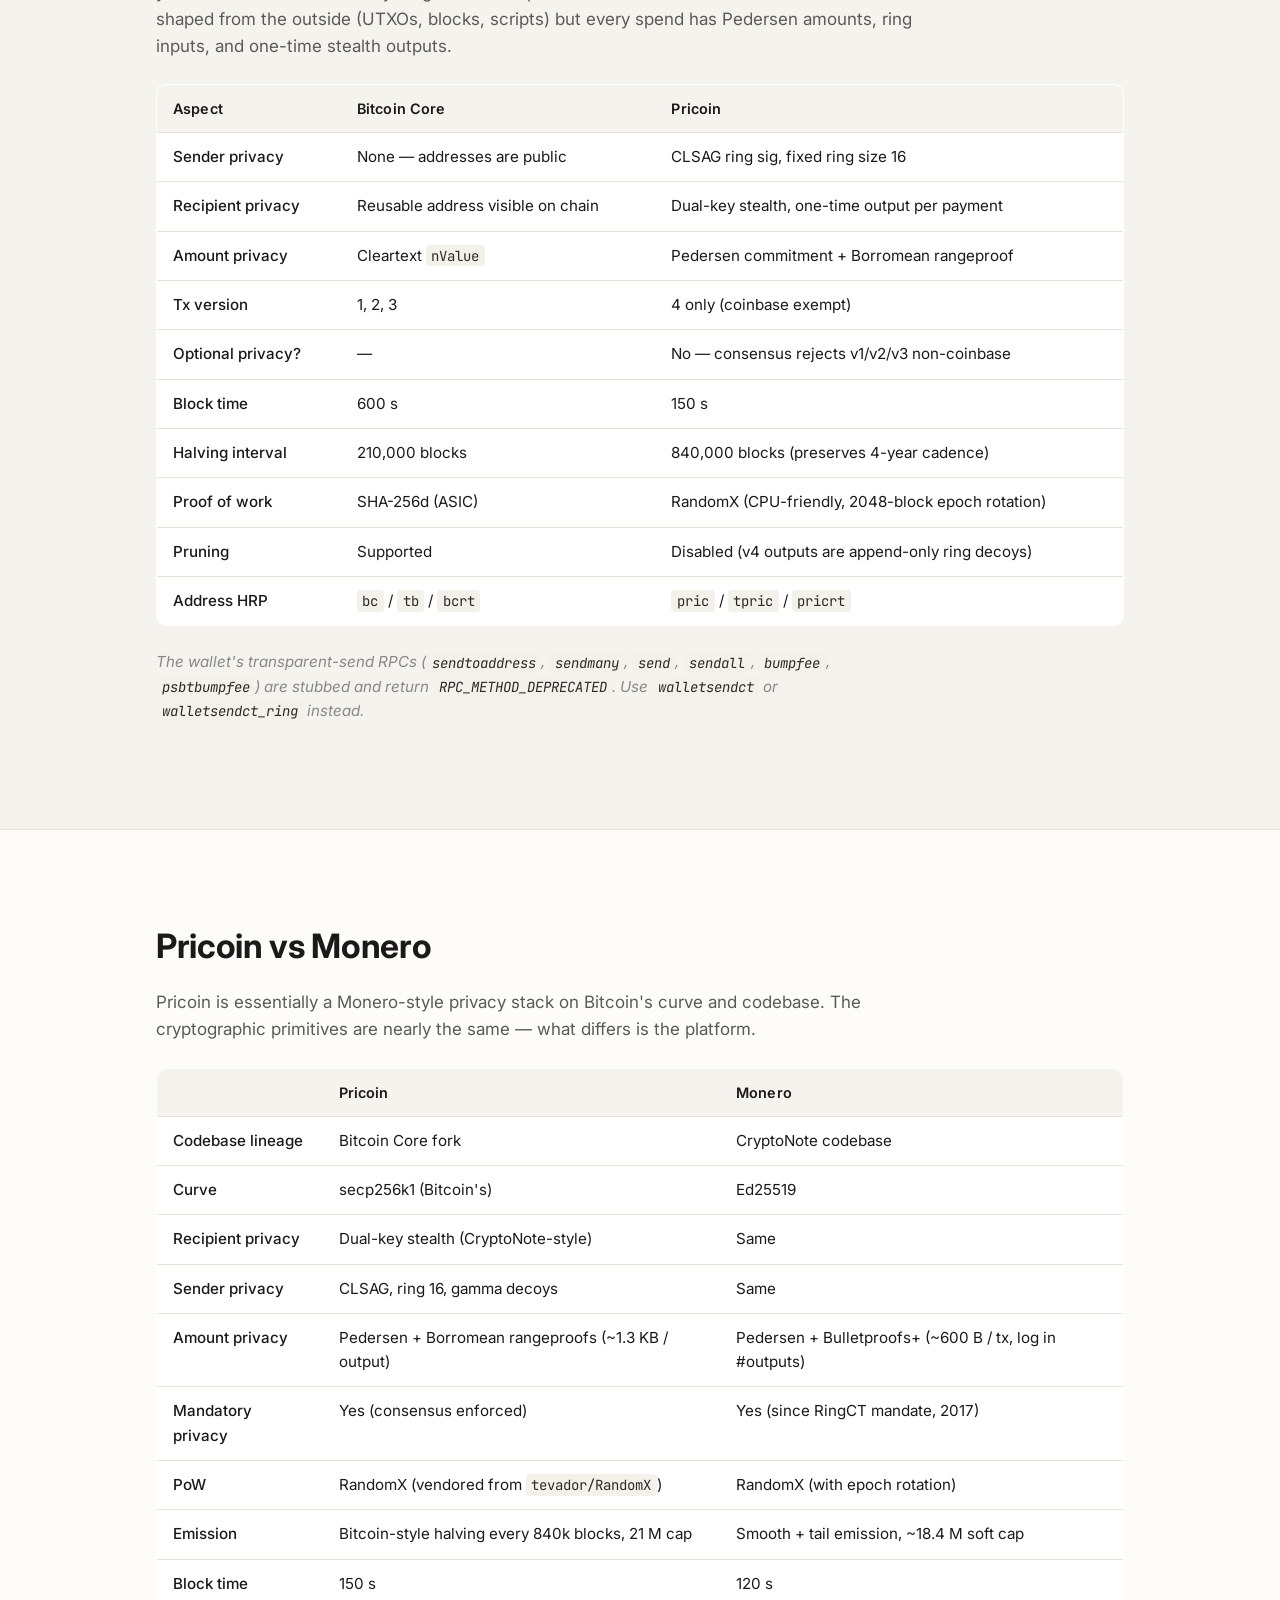
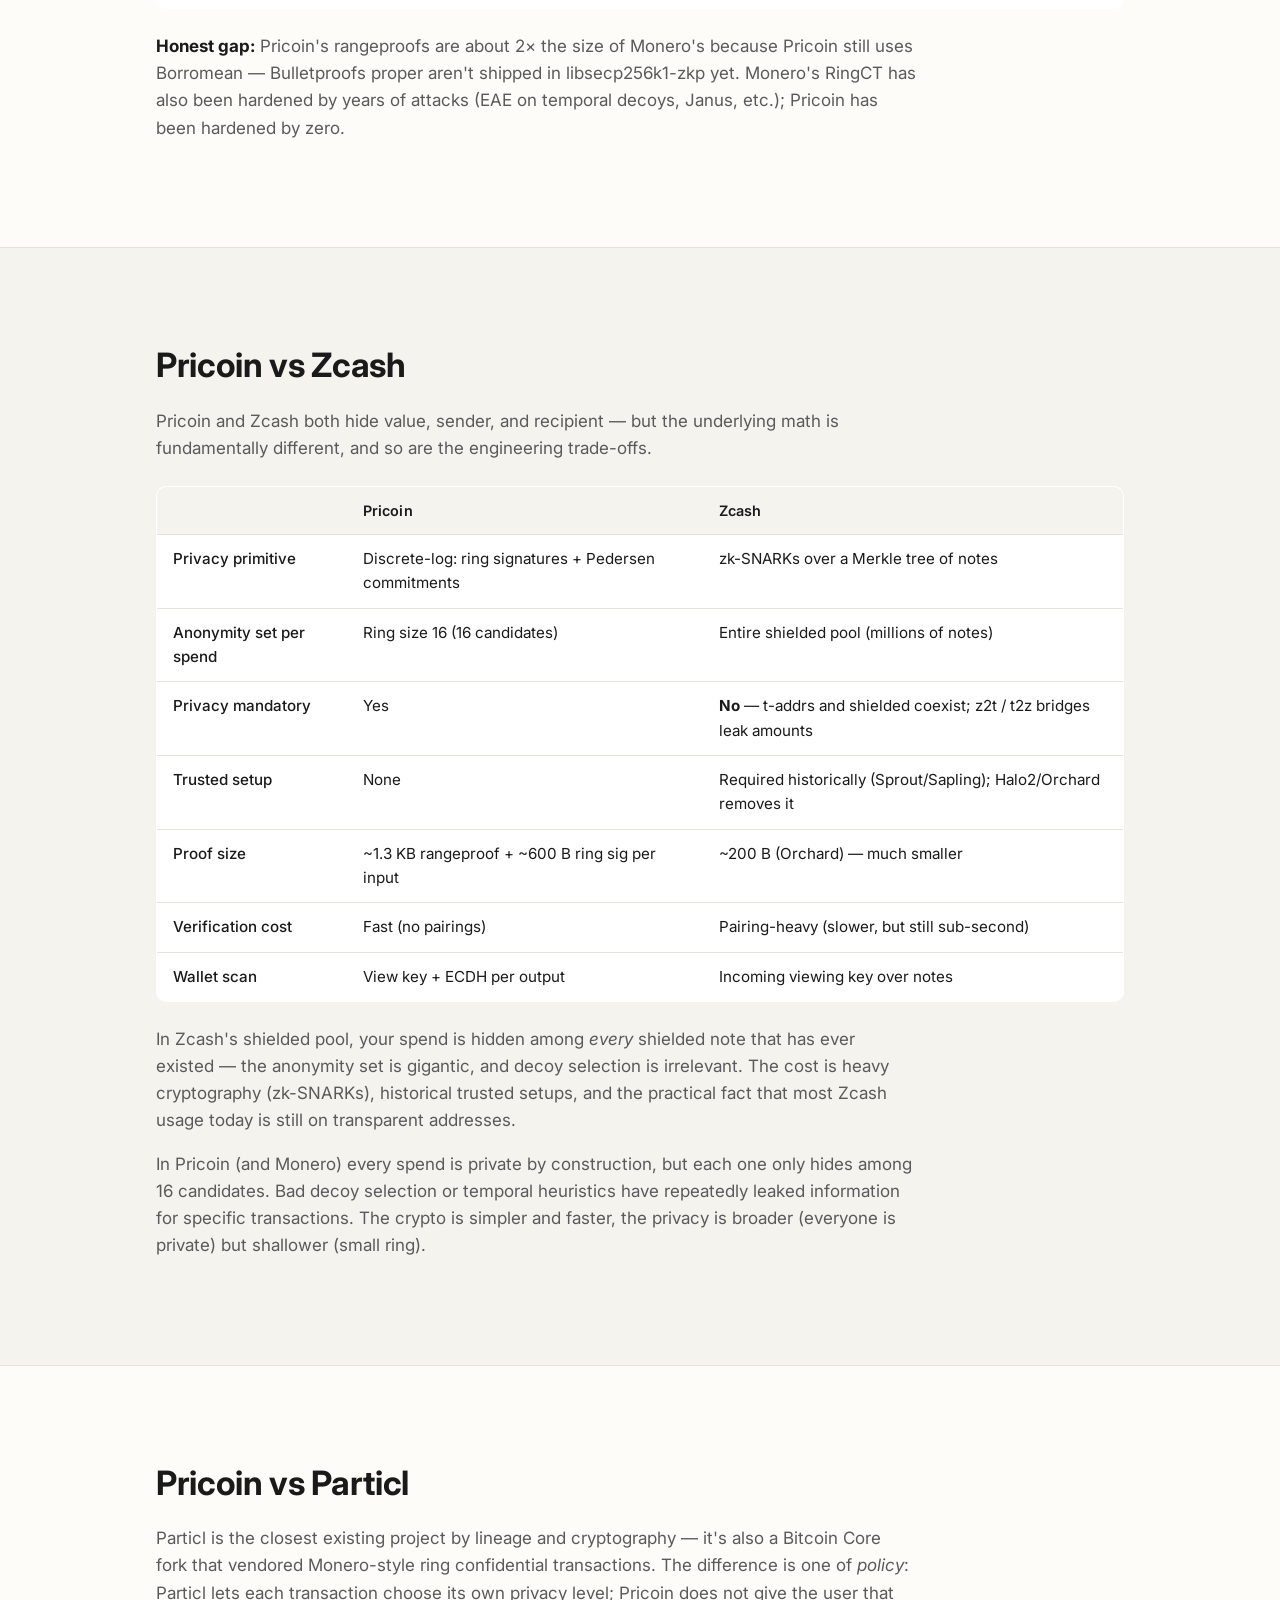
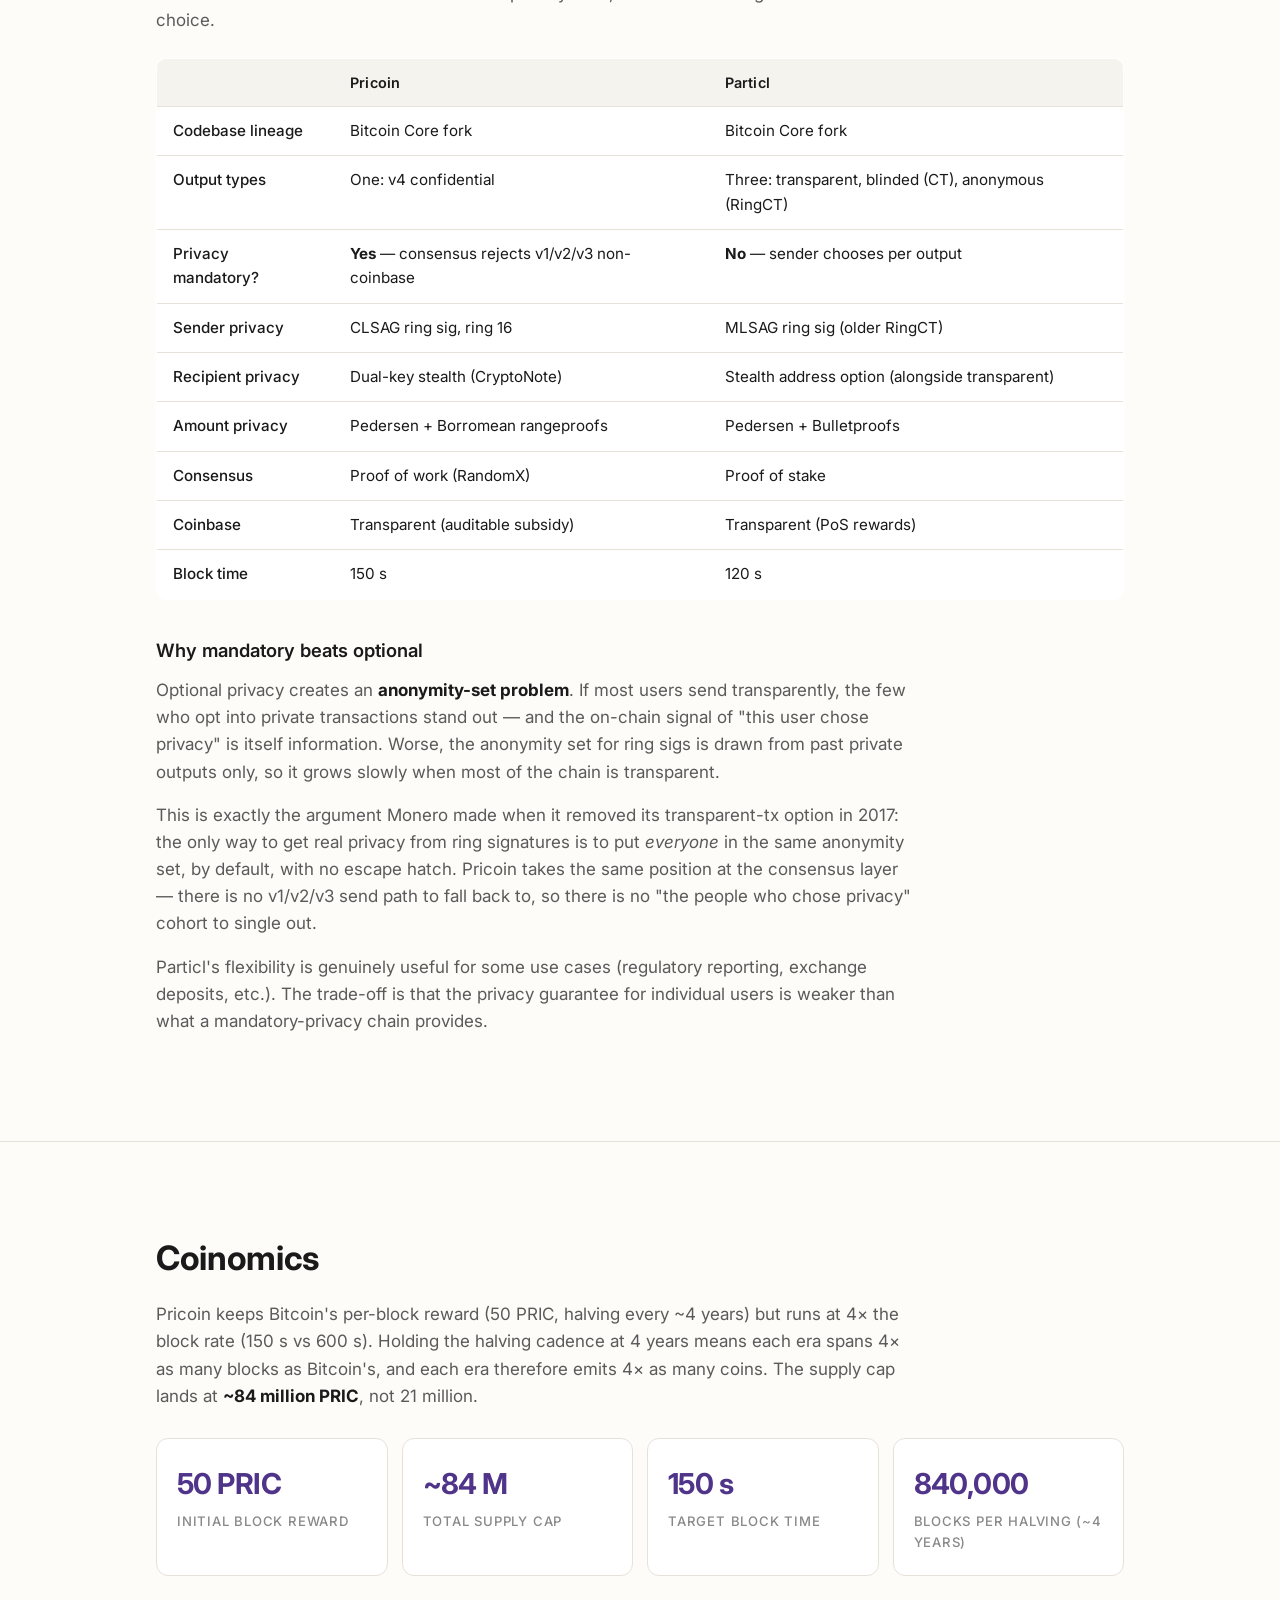
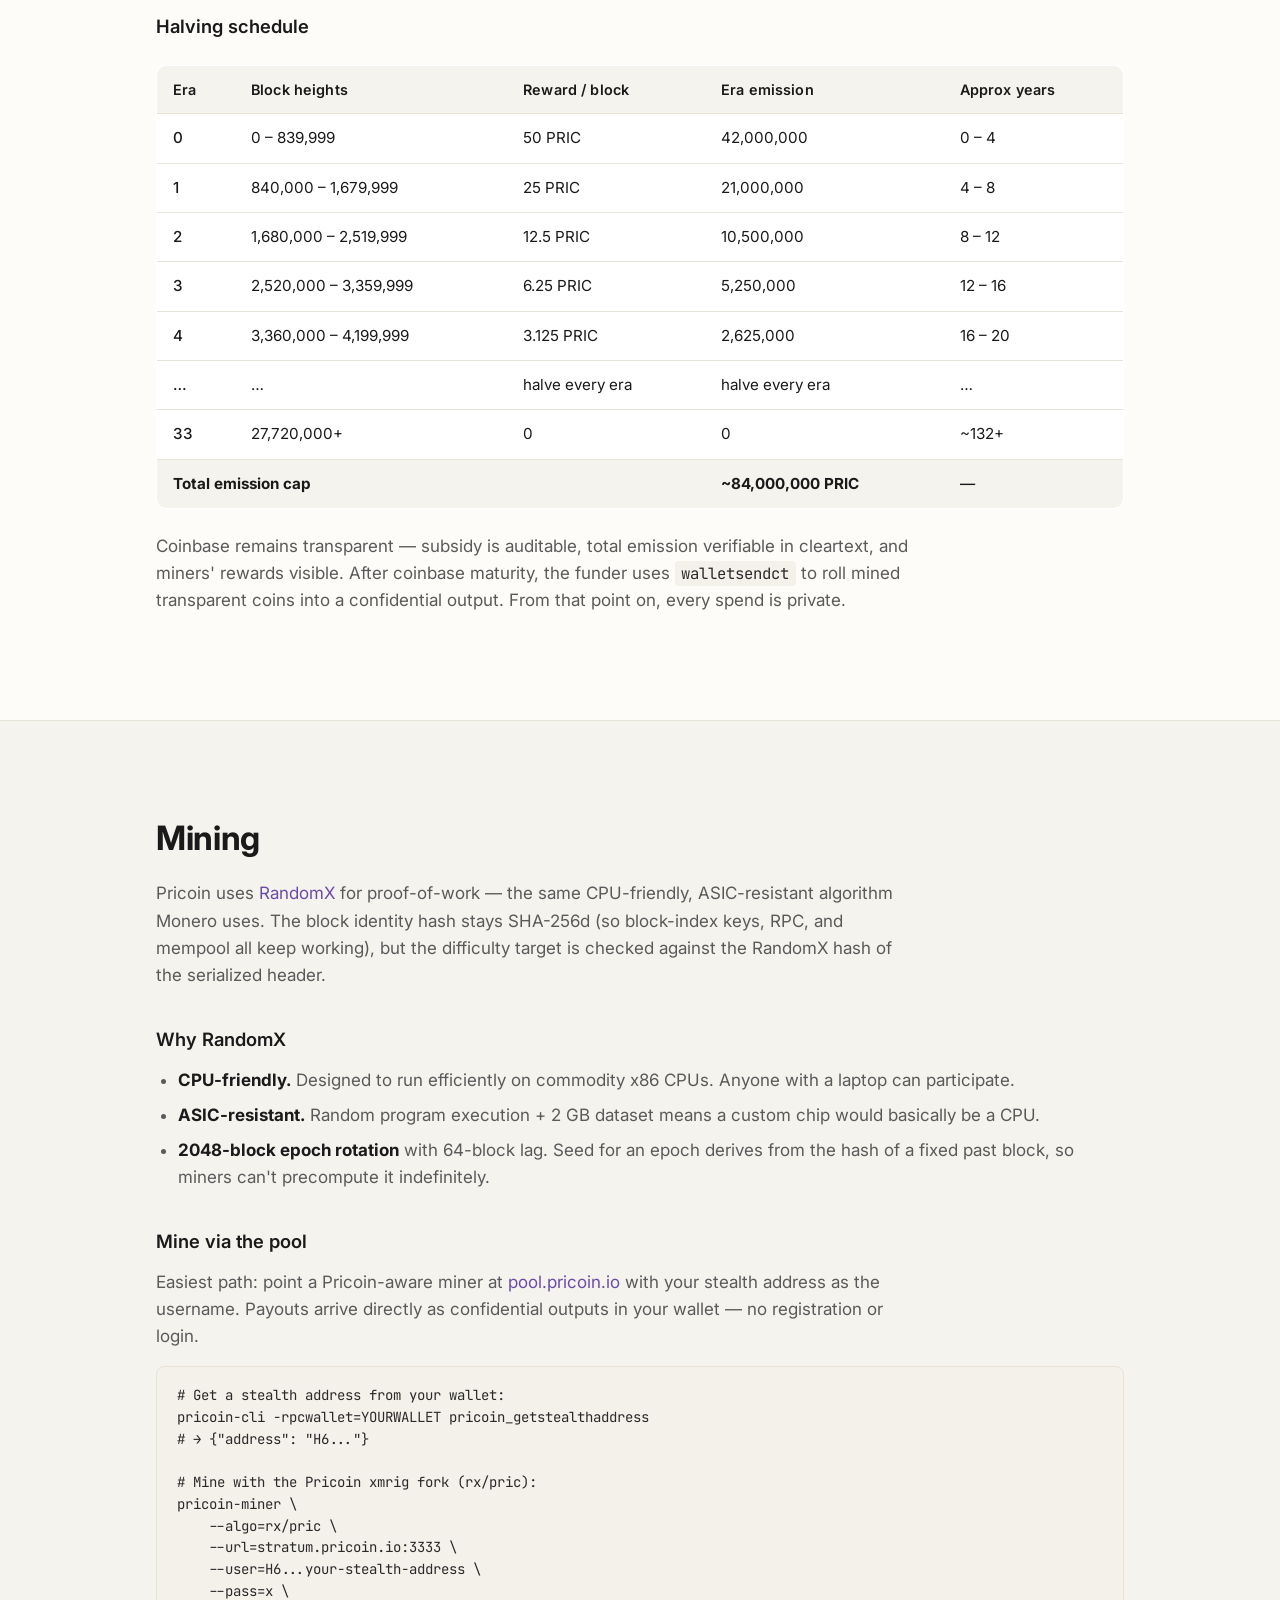
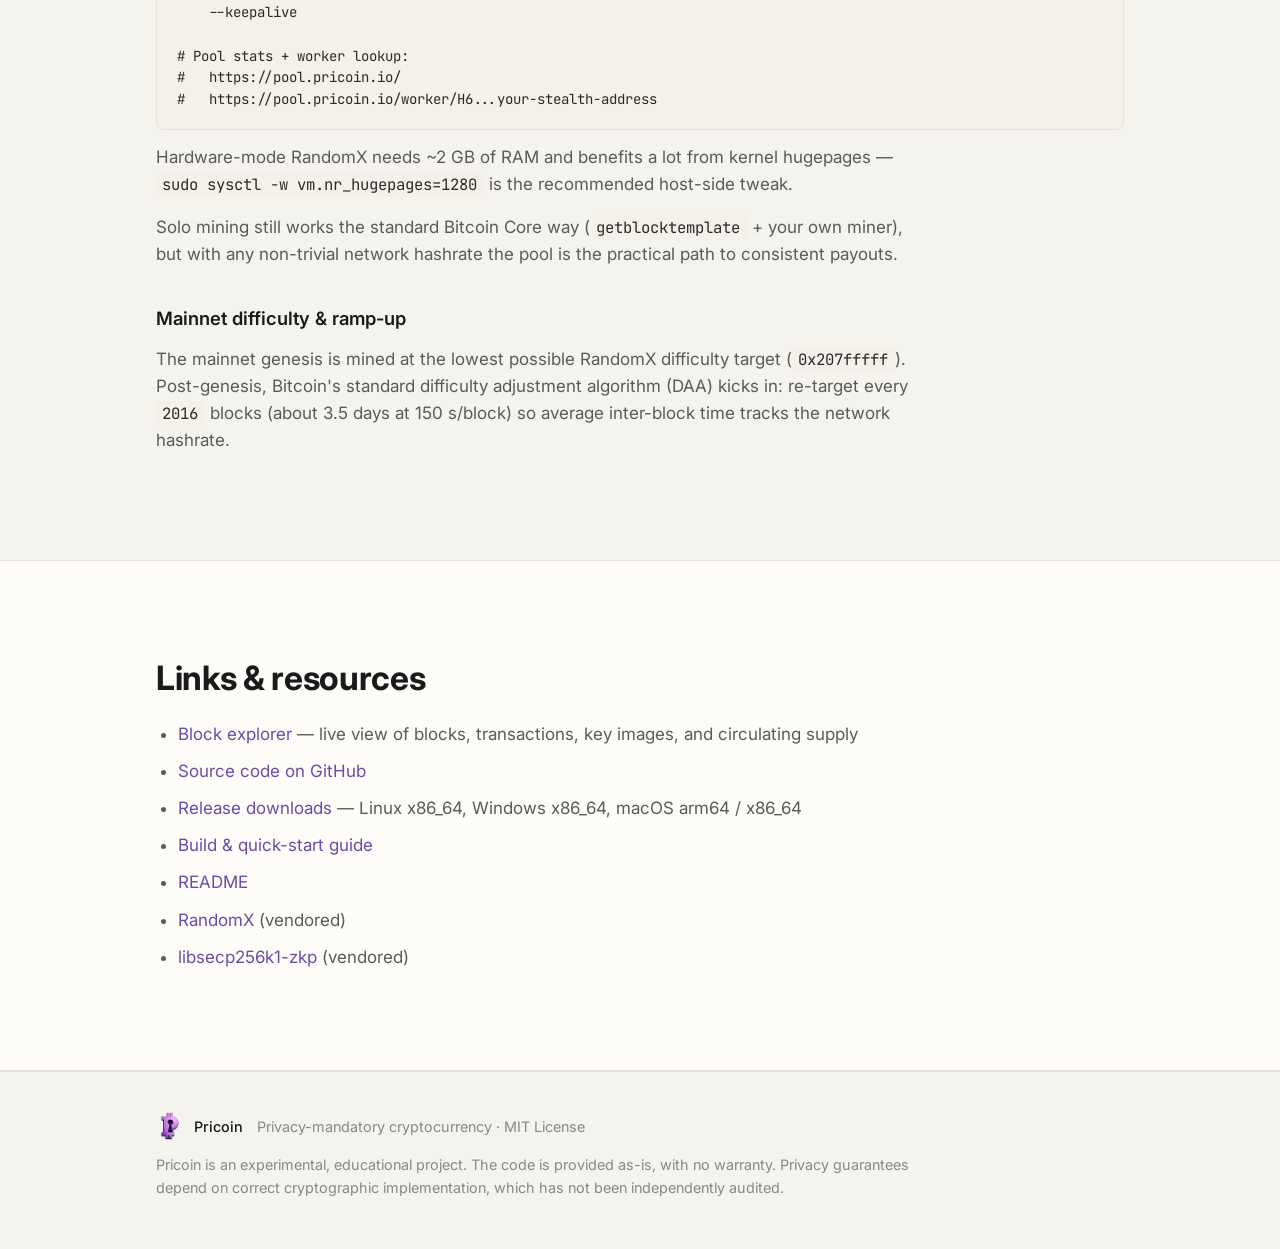
==== commit 72ab4027: "domain updates" ====
--- a/index.html
+++ b/index.html
@@ -32,7 +32,7 @@
       <a href="#particl">vs Particl</a>
       <a href="#coinomics">Coinomics</a>
       <a href="#mining">Mining</a>
-      <a href="https://explorer.pricoin.org/">Explorer</a>
+      <a href="https://explorer.pricoin.io/">Explorer</a>
       <a class="github" href="https://github.com/pricoinfoundation/pricoin" target="_blank" rel="noopener">GitHub →</a>
     </nav>
   </div>
@@ -43,7 +43,7 @@
   <section class="hero">
     <div class="container hero-grid">
       <div class="hero-text">
-      <div class="status-badge">Experimental · Educational fork · v0.1.8</div>
+      <div class="status-badge">Experimental · Educational fork · v0.1.x</div>
       <h1>Privacy is not a setting.<br>It's the only setting.</h1>
       <p class="lede">
         Pricoin (PRIC) is a Bitcoin Core fork where <strong>every non-coinbase
@@ -356,7 +356,7 @@
       <h3>Mine via the pool</h3>
       <p>
         Easiest path: point a Pricoin-aware miner at
-        <a href="https://pool.pricoin.org/">pool.pricoin.org</a>
+        <a href="https://pool.pricoin.io/">pool.pricoin.io</a>
         with your stealth address as the username. Payouts arrive
         directly as confidential outputs in your wallet — no
         registration or login.
@@ -368,14 +368,14 @@
 # Mine with the Pricoin xmrig fork (rx/pric):
 pricoin-miner \
     --algo=rx/pric \
-    --url=stratum.pricoin.org:3333 \
+    --url=stratum.pricoin.io:3333 \
     --user=H6...your-stealth-address \
     --pass=x \
     --keepalive
 
 # Pool stats + worker lookup:
-#   https://pool.pricoin.org/
-#   https://pool.pricoin.org/worker/H6...your-stealth-address
+#   https://pool.pricoin.io/
+#   https://pool.pricoin.io/worker/H6...your-stealth-address
 </code></pre>
       <p class="mute">
         Hardware-mode RandomX needs ~2 GB of RAM and benefits a lot
@@ -405,7 +405,7 @@
     <div class="container">
       <h2>Links &amp; resources</h2>
       <ul class="link-grid">
-        <li><a href="https://explorer.pricoin.org/">Block explorer</a> — live view of blocks, transactions, key images, and circulating supply</li>
+        <li><a href="https://explorer.pricoin.io/">Block explorer</a> — live view of blocks, transactions, key images, and circulating supply</li>
         <li><a href="https://github.com/pricoinfoundation/pricoin" target="_blank" rel="noopener">Source code on GitHub</a></li>
         <li><a href="https://github.com/pricoinfoundation/pricoin/releases" target="_blank" rel="noopener">Release downloads</a> — Linux x86_64, Windows x86_64, macOS arm64 / x86_64</li>
         <li><a href="https://github.com/pricoinfoundation/pricoin/blob/main/doc/build-pricoin.md" target="_blank" rel="noopener">Build &amp; quick-start guide</a></li>
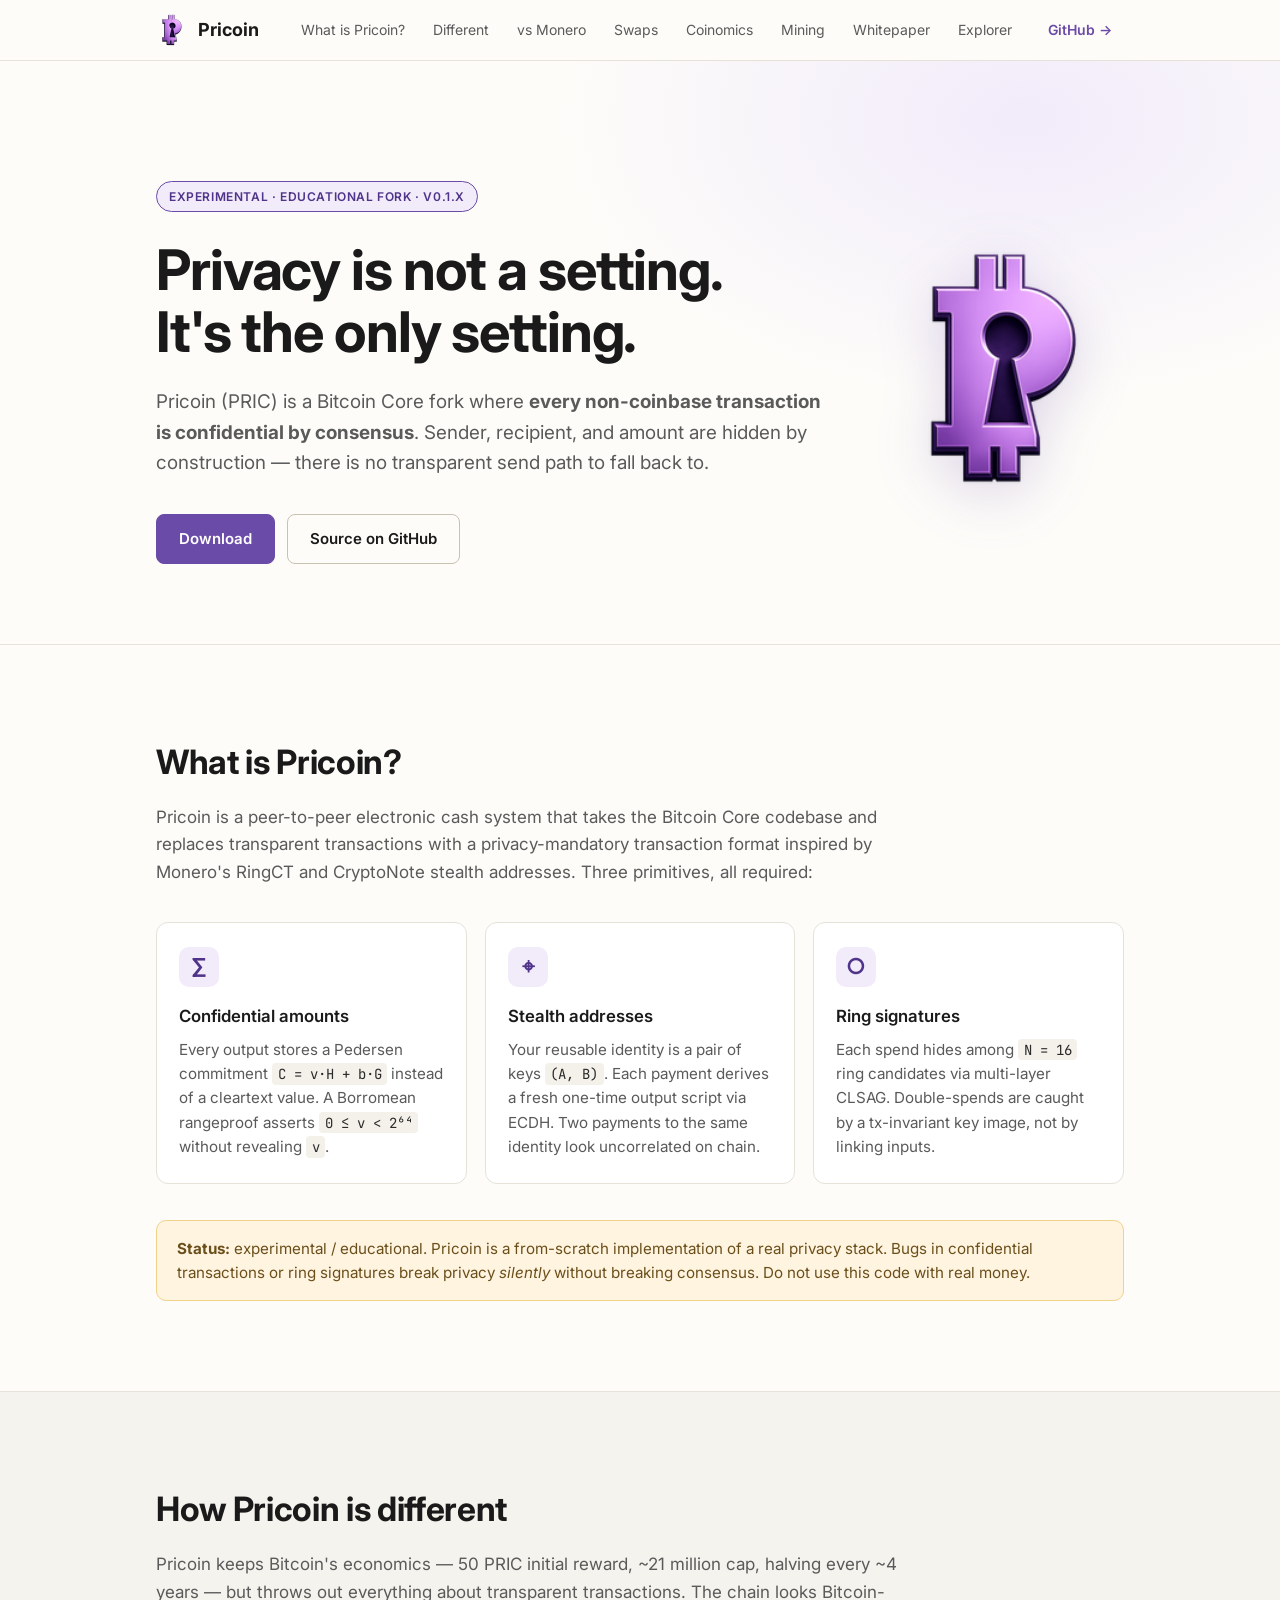
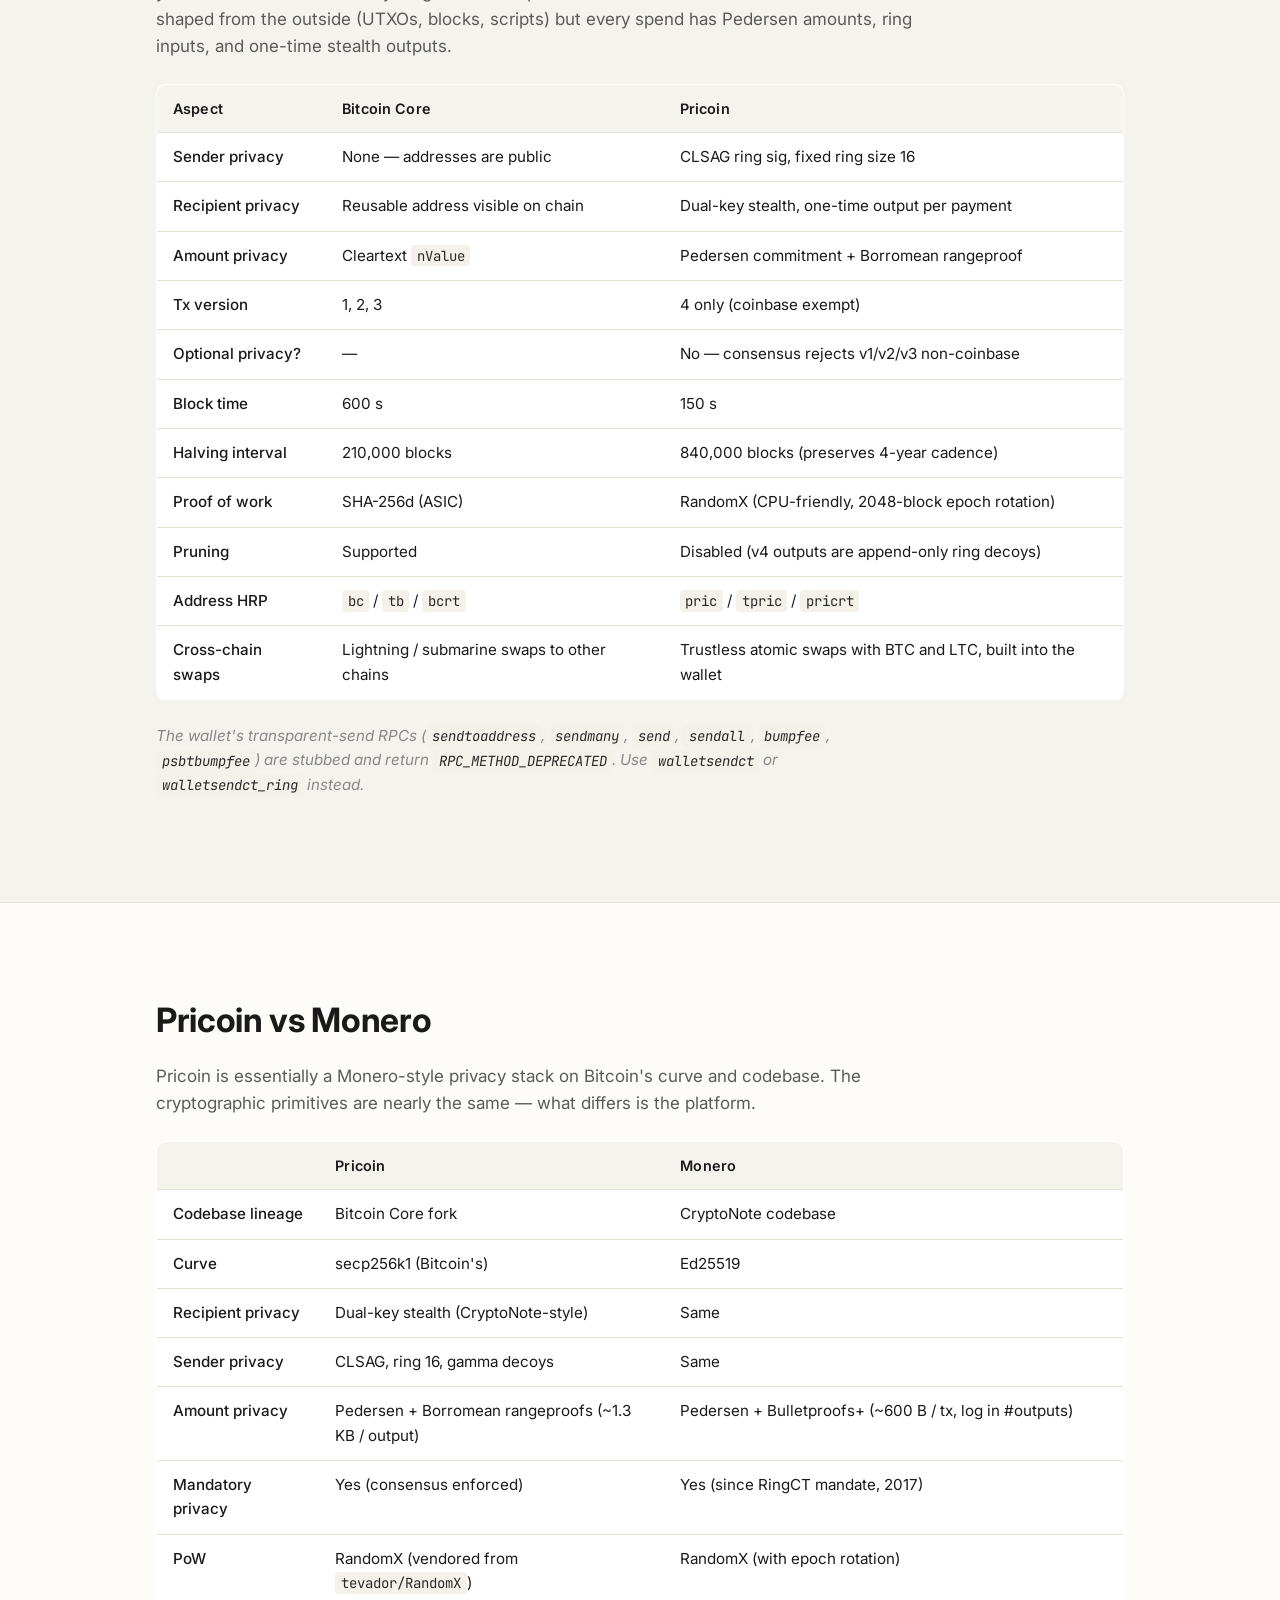
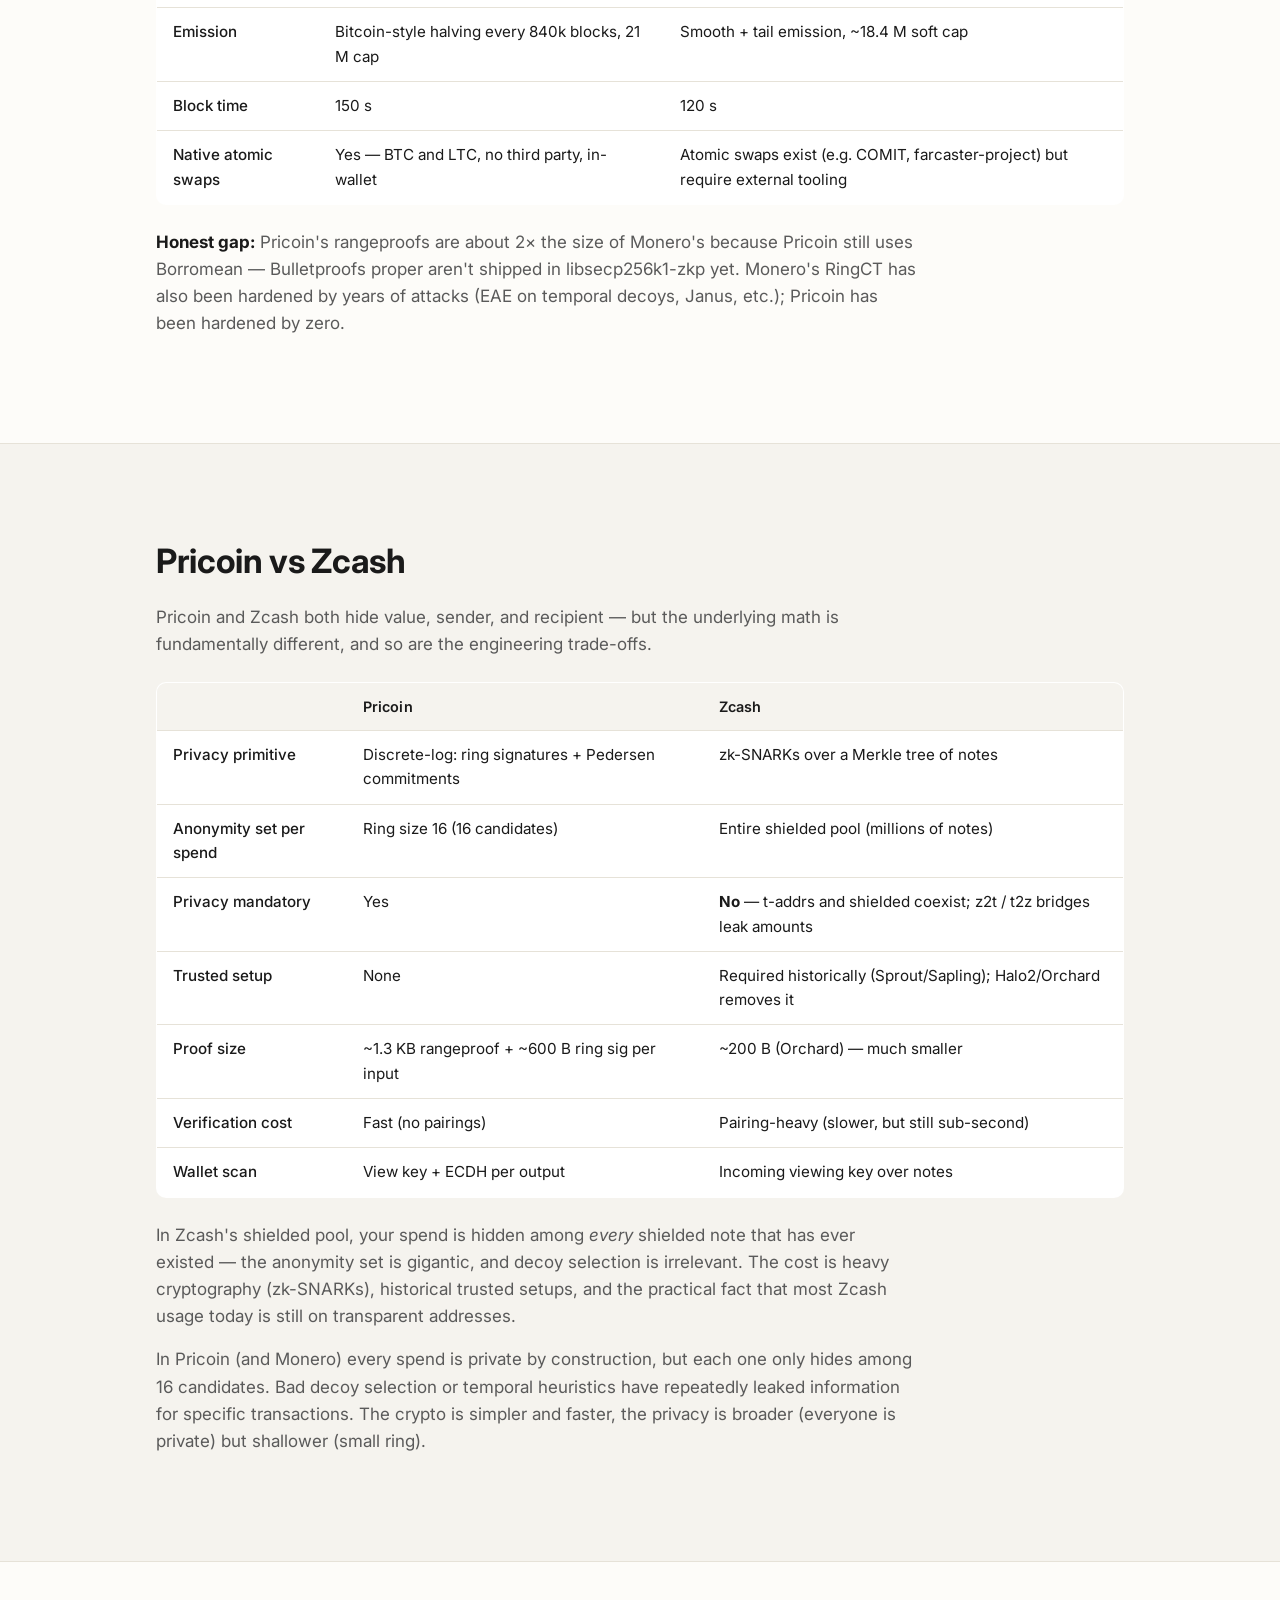
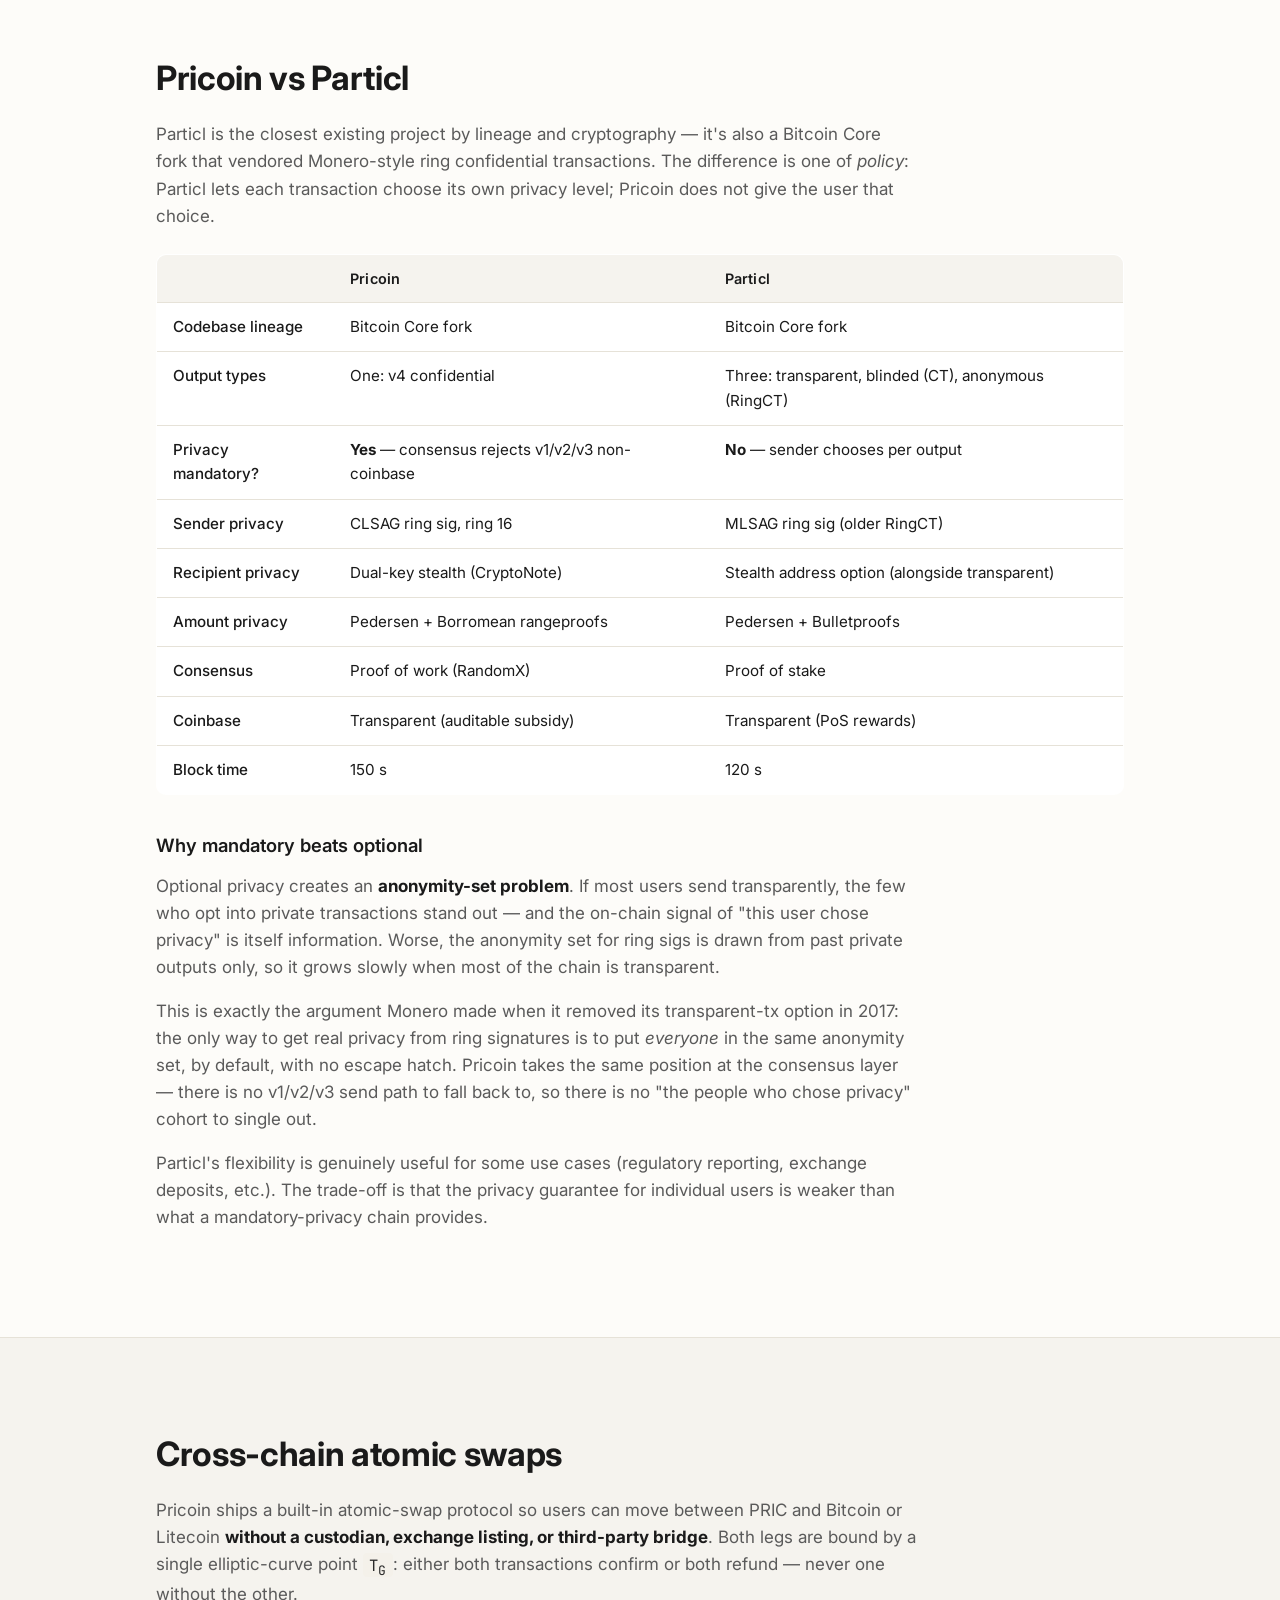
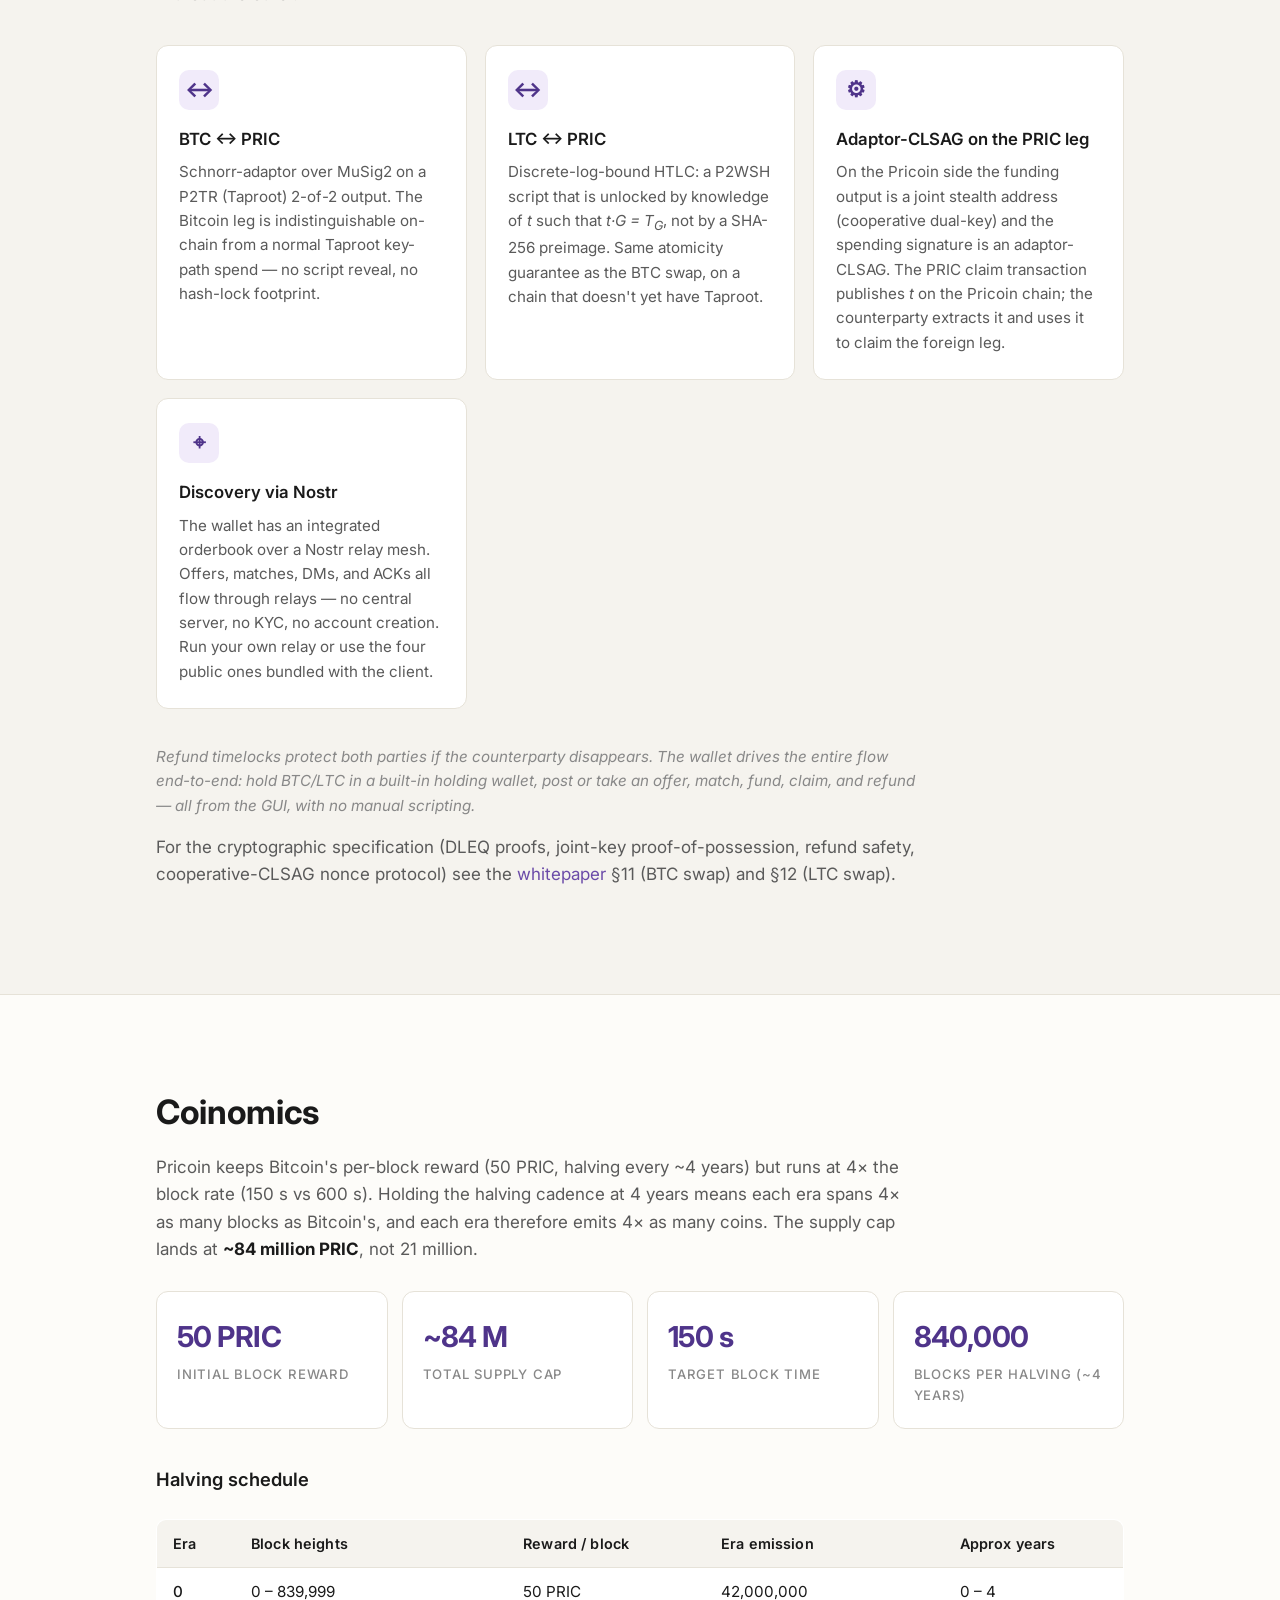
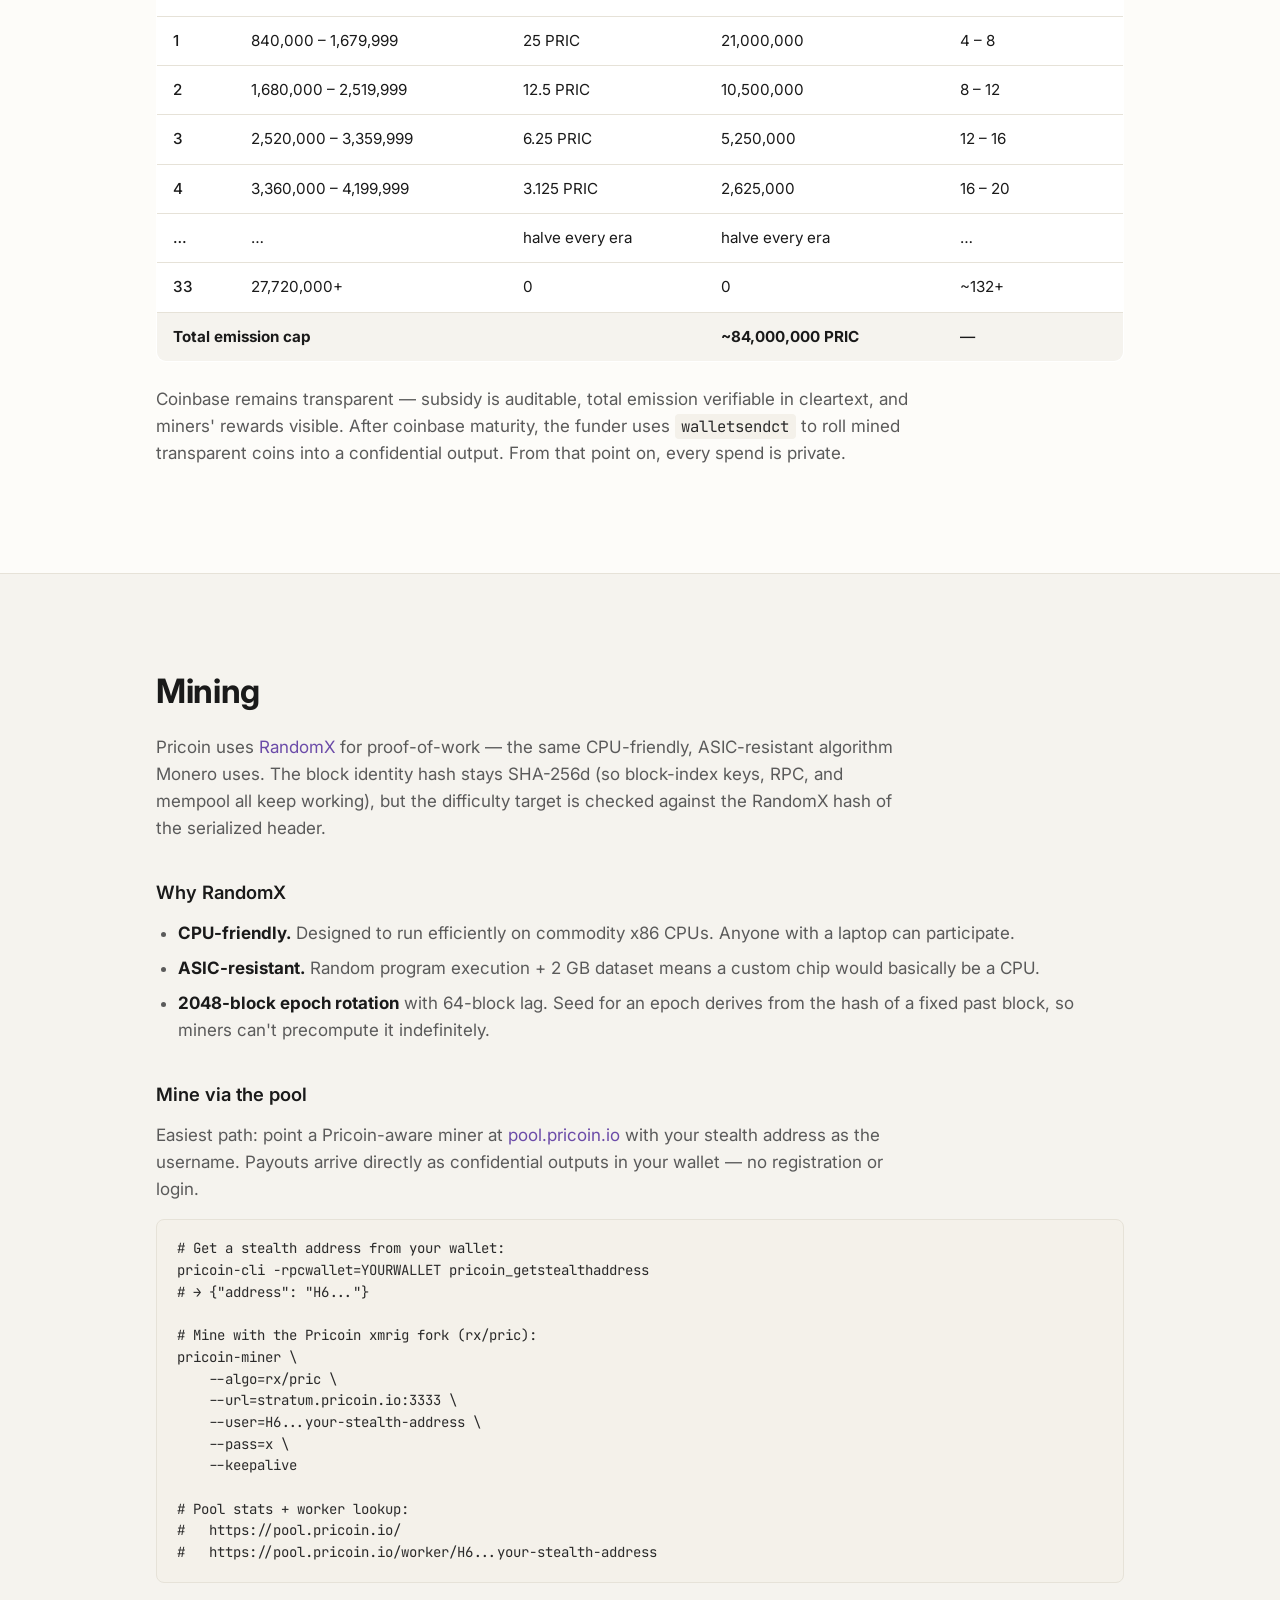
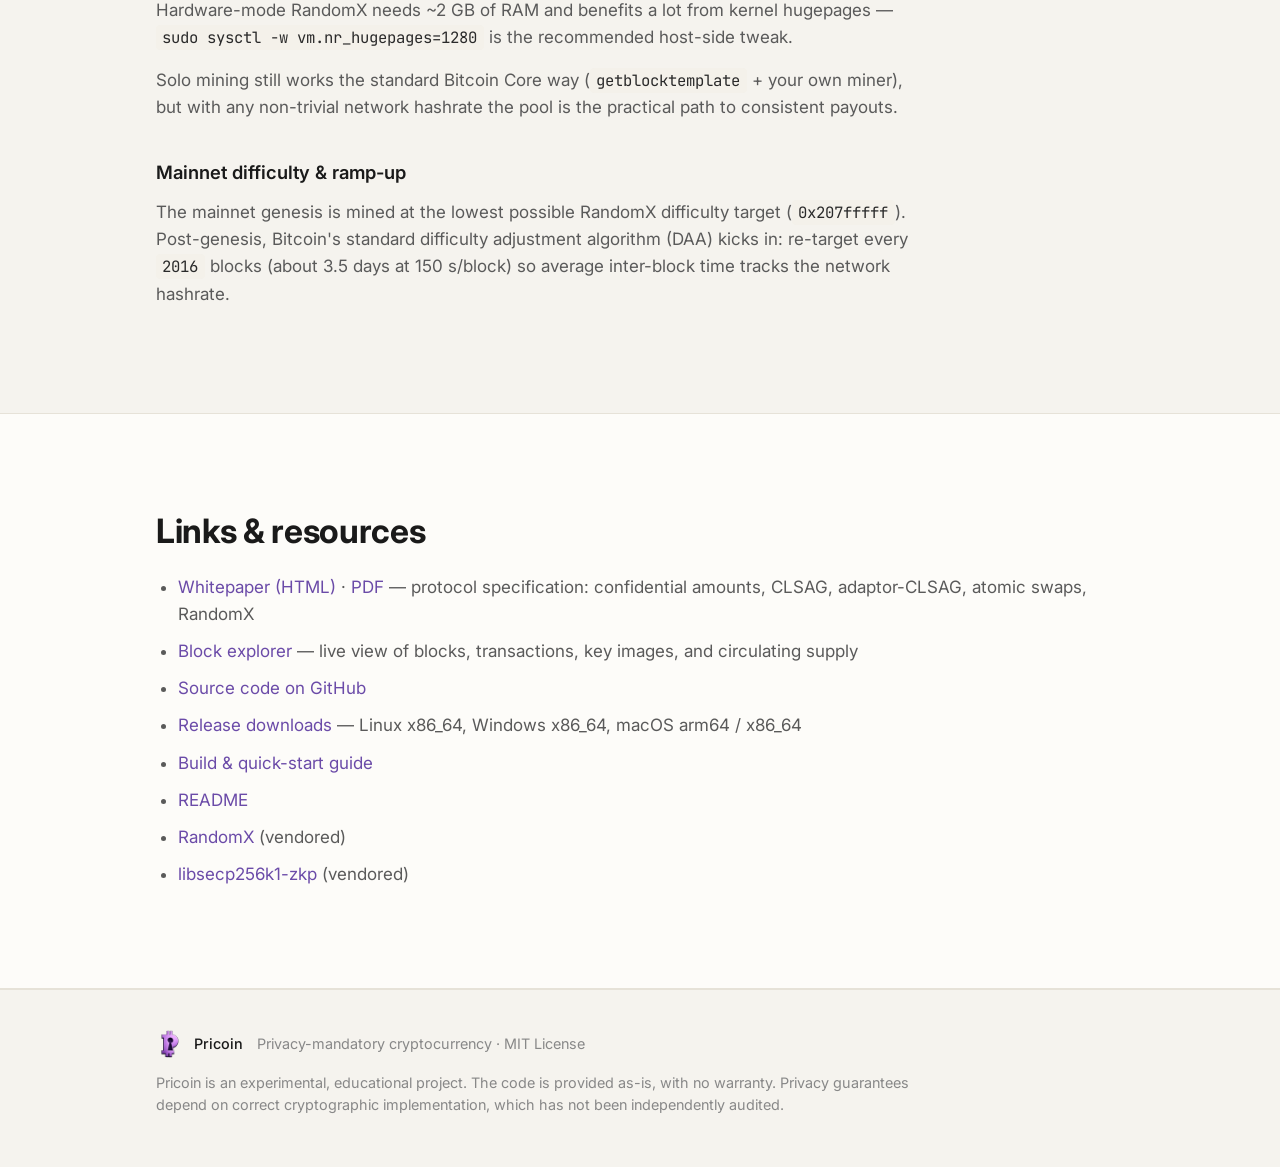
==== commit 32e7b627: "update site with swaps and add whitepaper" ====
--- a/index.html
+++ b/index.html
@@ -28,10 +28,10 @@
       <a href="#what">What is Pricoin?</a>
       <a href="#different">Different</a>
       <a href="#monero">vs Monero</a>
-      <a href="#zcash">vs Zcash</a>
-      <a href="#particl">vs Particl</a>
+      <a href="#swaps">Swaps</a>
       <a href="#coinomics">Coinomics</a>
       <a href="#mining">Mining</a>
+      <a href="whitepaper.html">Whitepaper</a>
       <a href="https://explorer.pricoin.io/">Explorer</a>
       <a class="github" href="https://github.com/pricoinfoundation/pricoin" target="_blank" rel="noopener">GitHub →</a>
     </nav>
@@ -103,10 +103,11 @@
       </div>
 
       <div class="warning">
-        <strong>Status:</strong> experimental / educational. This is a toy
-        implementation of a real privacy stack. Bugs in confidential
-        transactions or ring signatures break privacy <em>silently</em>
-        without breaking consensus. Do not use this code with real money.
+        <strong>Status:</strong> experimental / educational. Pricoin is a
+        from-scratch implementation of a real privacy stack. Bugs in
+        confidential transactions or ring signatures break privacy
+        <em>silently</em> without breaking consensus. Do not use this
+        code with real money.
       </div>
     </div>
   </section>
@@ -135,6 +136,7 @@
           <tr><td>Proof of work</td><td>SHA-256d (ASIC)</td><td>RandomX (CPU-friendly, 2048-block epoch rotation)</td></tr>
           <tr><td>Pruning</td><td>Supported</td><td>Disabled (v4 outputs are append-only ring decoys)</td></tr>
           <tr><td>Address HRP</td><td><code>bc</code> / <code>tb</code> / <code>bcrt</code></td><td><code>pric</code> / <code>tpric</code> / <code>pricrt</code></td></tr>
+          <tr><td>Cross-chain swaps</td><td>Lightning / submarine swaps to other chains</td><td>Trustless atomic swaps with BTC and LTC, built into the wallet</td></tr>
         </tbody>
       </table>
 
@@ -170,6 +172,7 @@
           <tr><td>PoW</td><td>RandomX (vendored from <code>tevador/RandomX</code>)</td><td>RandomX (with epoch rotation)</td></tr>
           <tr><td>Emission</td><td>Bitcoin-style halving every 840k blocks, 21 M cap</td><td>Smooth + tail emission, ~18.4 M soft cap</td></tr>
           <tr><td>Block time</td><td>150 s</td><td>120 s</td></tr>
+          <tr><td>Native atomic swaps</td><td>Yes — BTC and LTC, no third party, in-wallet</td><td>Atomic swaps exist (e.g. COMIT, farcaster-project) but require external tooling</td></tr>
         </tbody>
       </table>
 
@@ -273,6 +276,84 @@
         (regulatory reporting, exchange deposits, etc.). The trade-off is
         that the privacy guarantee for individual users is weaker than
         what a mandatory-privacy chain provides.
+      </p>
+    </div>
+  </section>
+
+  <section id="swaps" class="section alt">
+    <div class="container">
+      <h2>Cross-chain atomic swaps</h2>
+      <p>
+        Pricoin ships a built-in atomic-swap protocol so users can move
+        between PRIC and Bitcoin or Litecoin <strong>without a custodian,
+        exchange listing, or third-party bridge</strong>. Both legs are
+        bound by a single elliptic-curve point <code>T<sub>G</sub></code>:
+        either both transactions confirm or both refund — never one
+        without the other.
+      </p>
+
+      <div class="cards">
+        <div class="card">
+          <div class="card-icon">↔</div>
+          <h3>BTC ↔ PRIC</h3>
+          <p>
+            Schnorr-adaptor over MuSig2 on a P2TR (Taproot) 2-of-2 output.
+            The Bitcoin leg is indistinguishable on-chain from a normal
+            Taproot key-path spend — no script reveal, no hash-lock
+            footprint.
+          </p>
+        </div>
+
+        <div class="card">
+          <div class="card-icon">↔</div>
+          <h3>LTC ↔ PRIC</h3>
+          <p>
+            Discrete-log-bound HTLC: a P2WSH script that is unlocked by
+            knowledge of <em>t</em> such that <em>t·G&nbsp;=&nbsp;T<sub>G</sub></em>,
+            not by a SHA-256 preimage. Same atomicity guarantee as the
+            BTC swap, on a chain that doesn't yet have Taproot.
+          </p>
+        </div>
+
+        <div class="card">
+          <div class="card-icon">⚙</div>
+          <h3>Adaptor-CLSAG on the PRIC leg</h3>
+          <p>
+            On the Pricoin side the funding output is a joint stealth
+            address (cooperative dual-key) and the spending signature is
+            an adaptor-CLSAG. The PRIC claim transaction publishes
+            <em>t</em> on the Pricoin chain; the counterparty extracts
+            it and uses it to claim the foreign leg.
+          </p>
+        </div>
+
+        <div class="card">
+          <div class="card-icon">⌖</div>
+          <h3>Discovery via Nostr</h3>
+          <p>
+            The wallet has an integrated orderbook over a Nostr relay
+            mesh. Offers, matches, DMs, and ACKs all flow through
+            relays — no central server, no KYC, no account creation.
+            Run your own relay or use the four public ones bundled
+            with the client.
+          </p>
+        </div>
+      </div>
+
+      <p class="note">
+        Refund timelocks protect both parties if the counterparty
+        disappears. The wallet drives the entire flow end-to-end: hold
+        BTC/LTC in a built-in holding wallet, post or take an offer,
+        match, fund, claim, and refund — all from the GUI, with no
+        manual scripting.
+      </p>
+
+      <p>
+        For the cryptographic specification (DLEQ proofs, joint-key
+        proof-of-possession, refund safety, cooperative-CLSAG nonce
+        protocol) see the
+        <a href="whitepaper.html">whitepaper</a> §11 (BTC swap) and
+        §12 (LTC swap).
       </p>
     </div>
   </section>
@@ -405,6 +486,7 @@
     <div class="container">
       <h2>Links &amp; resources</h2>
       <ul class="link-grid">
+        <li><a href="whitepaper.html">Whitepaper (HTML)</a> · <a href="whitepaper.pdf" download>PDF</a> — protocol specification: confidential amounts, CLSAG, adaptor-CLSAG, atomic swaps, RandomX</li>
         <li><a href="https://explorer.pricoin.io/">Block explorer</a> — live view of blocks, transactions, key images, and circulating supply</li>
         <li><a href="https://github.com/pricoinfoundation/pricoin" target="_blank" rel="noopener">Source code on GitHub</a></li>
         <li><a href="https://github.com/pricoinfoundation/pricoin/releases" target="_blank" rel="noopener">Release downloads</a> — Linux x86_64, Windows x86_64, macOS arm64 / x86_64</li>
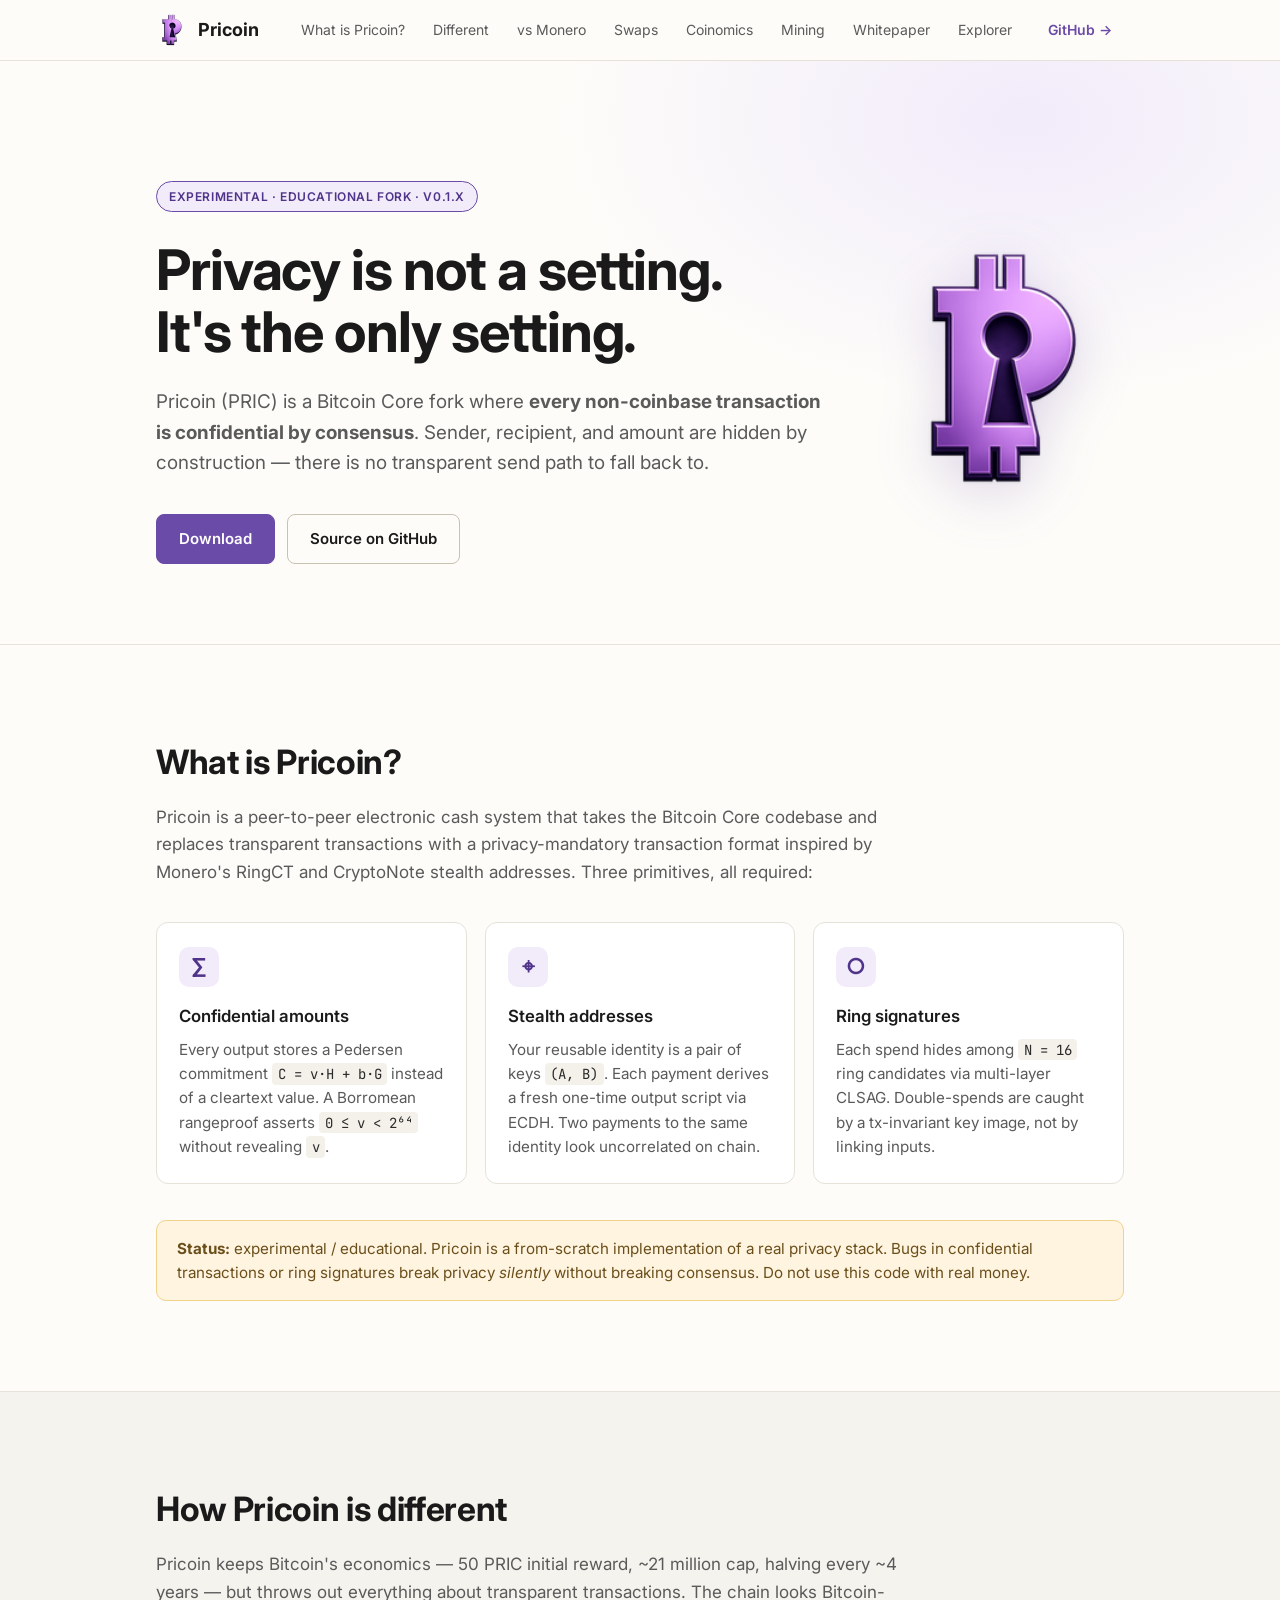
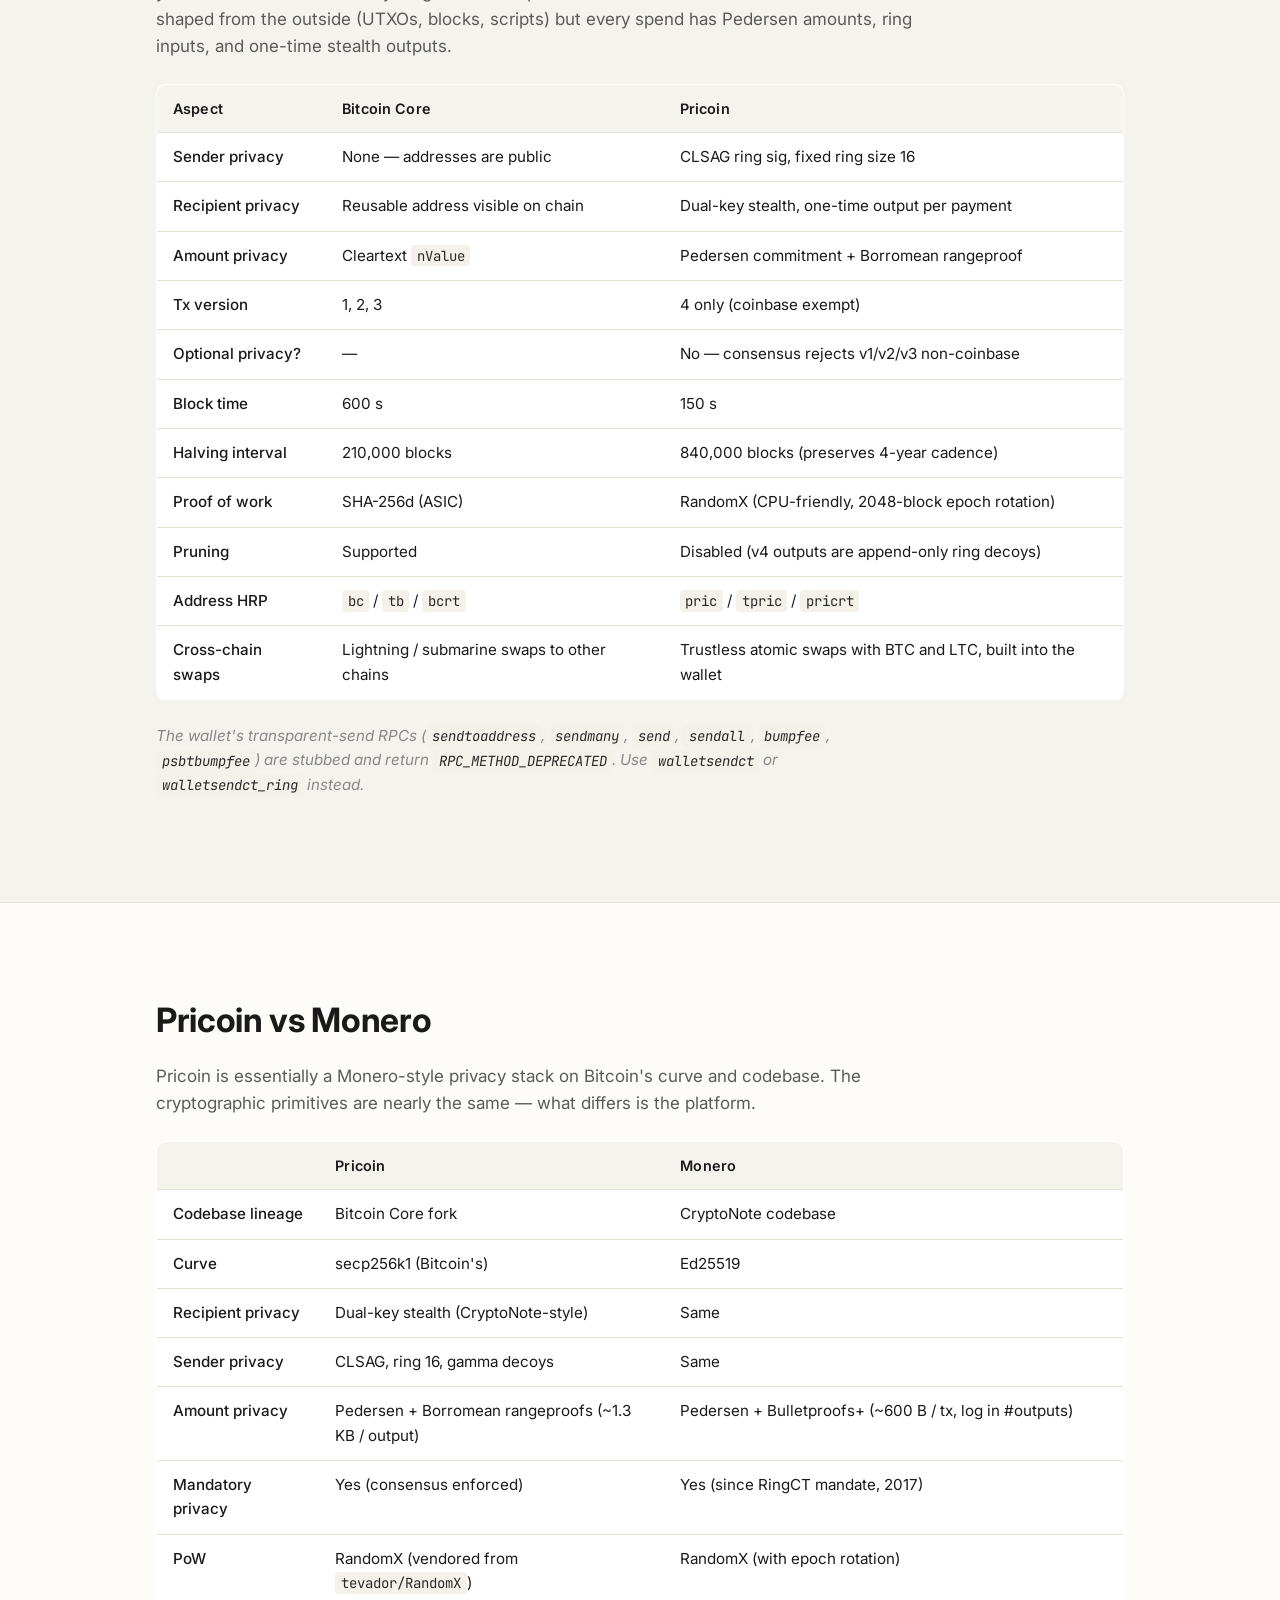
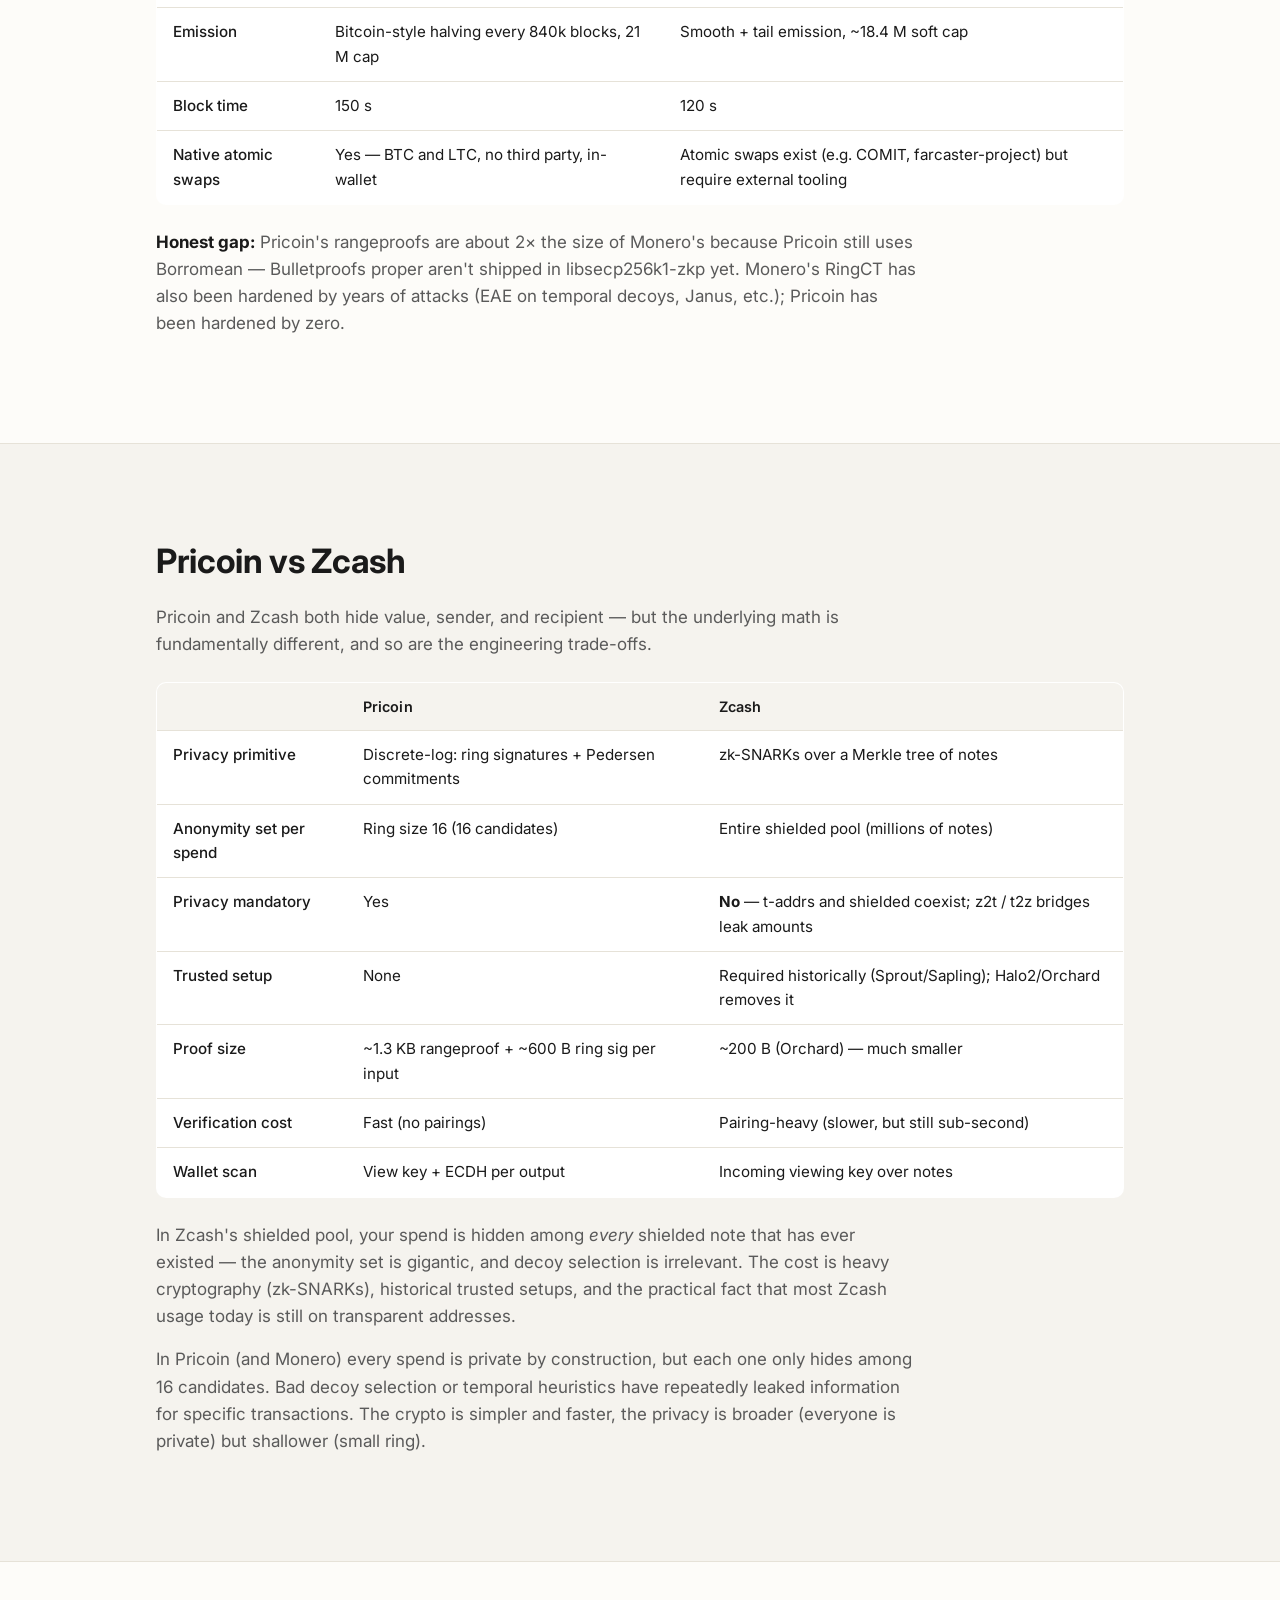
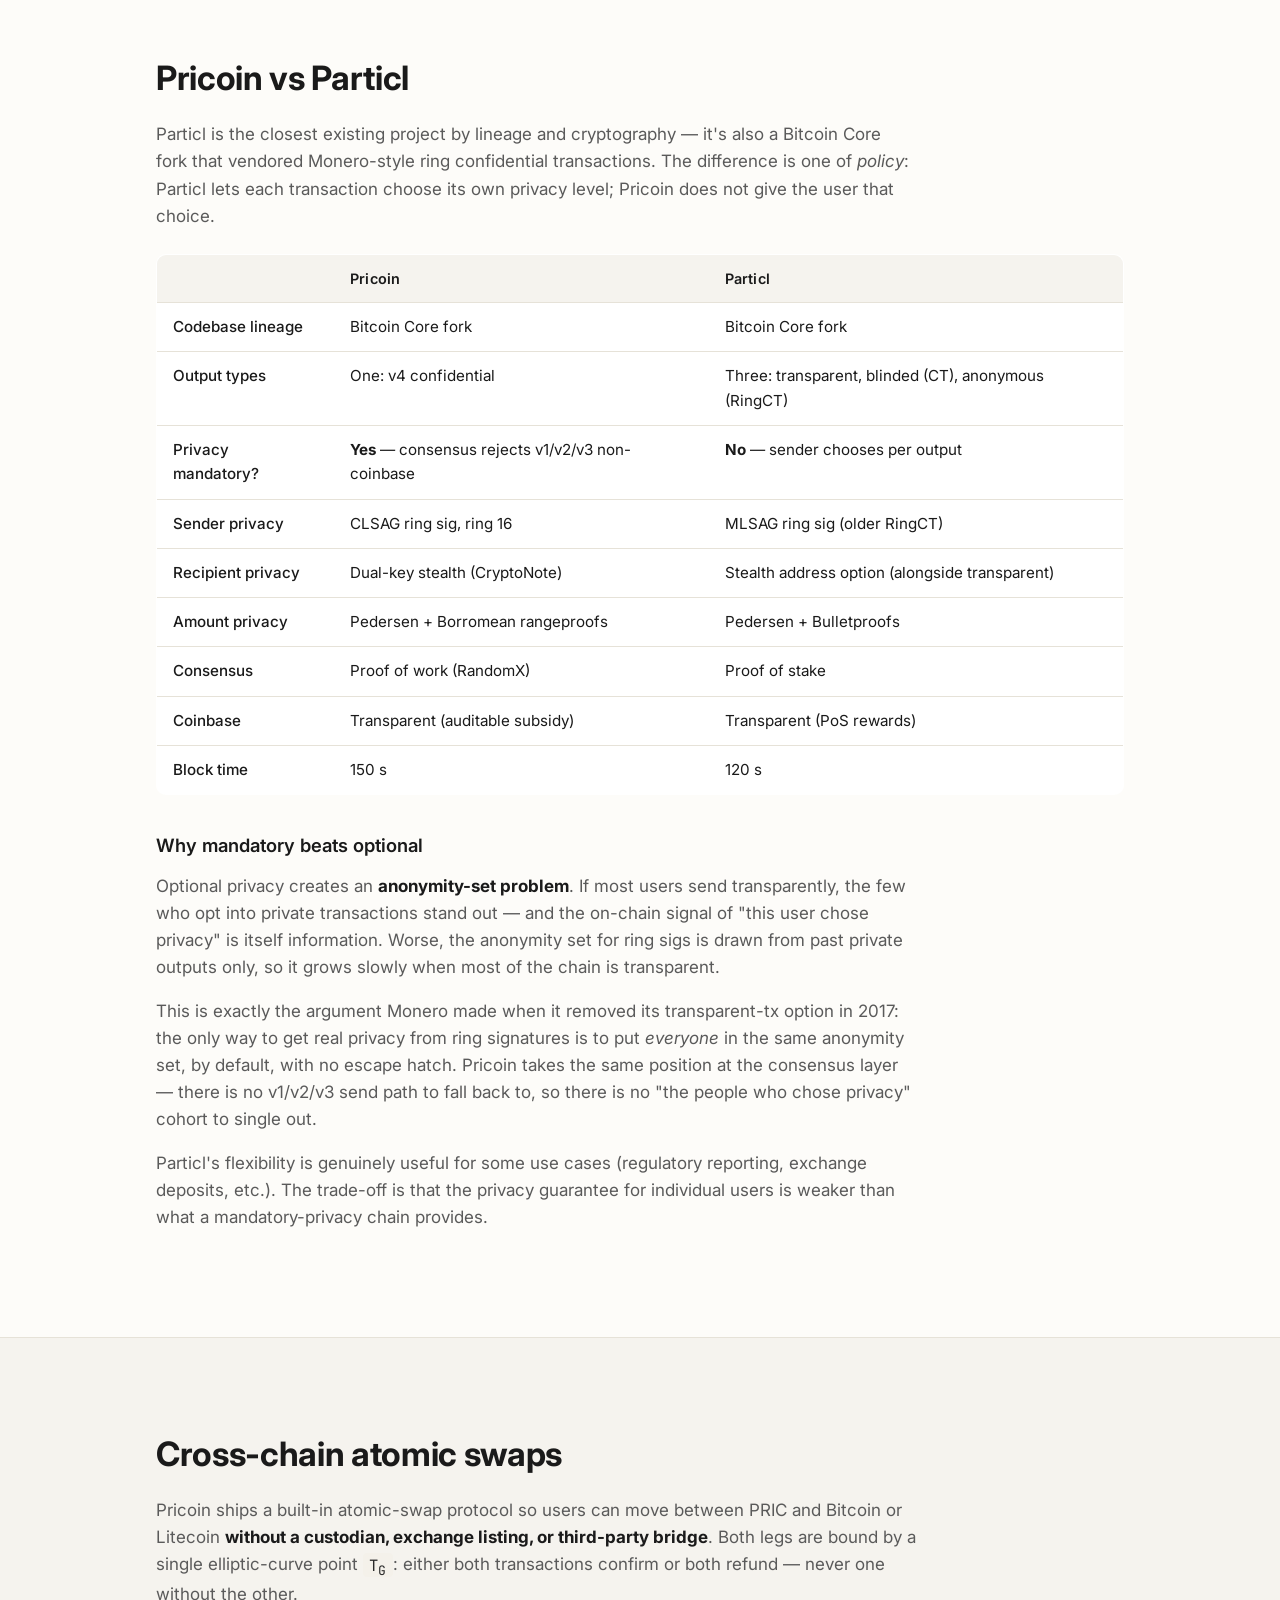
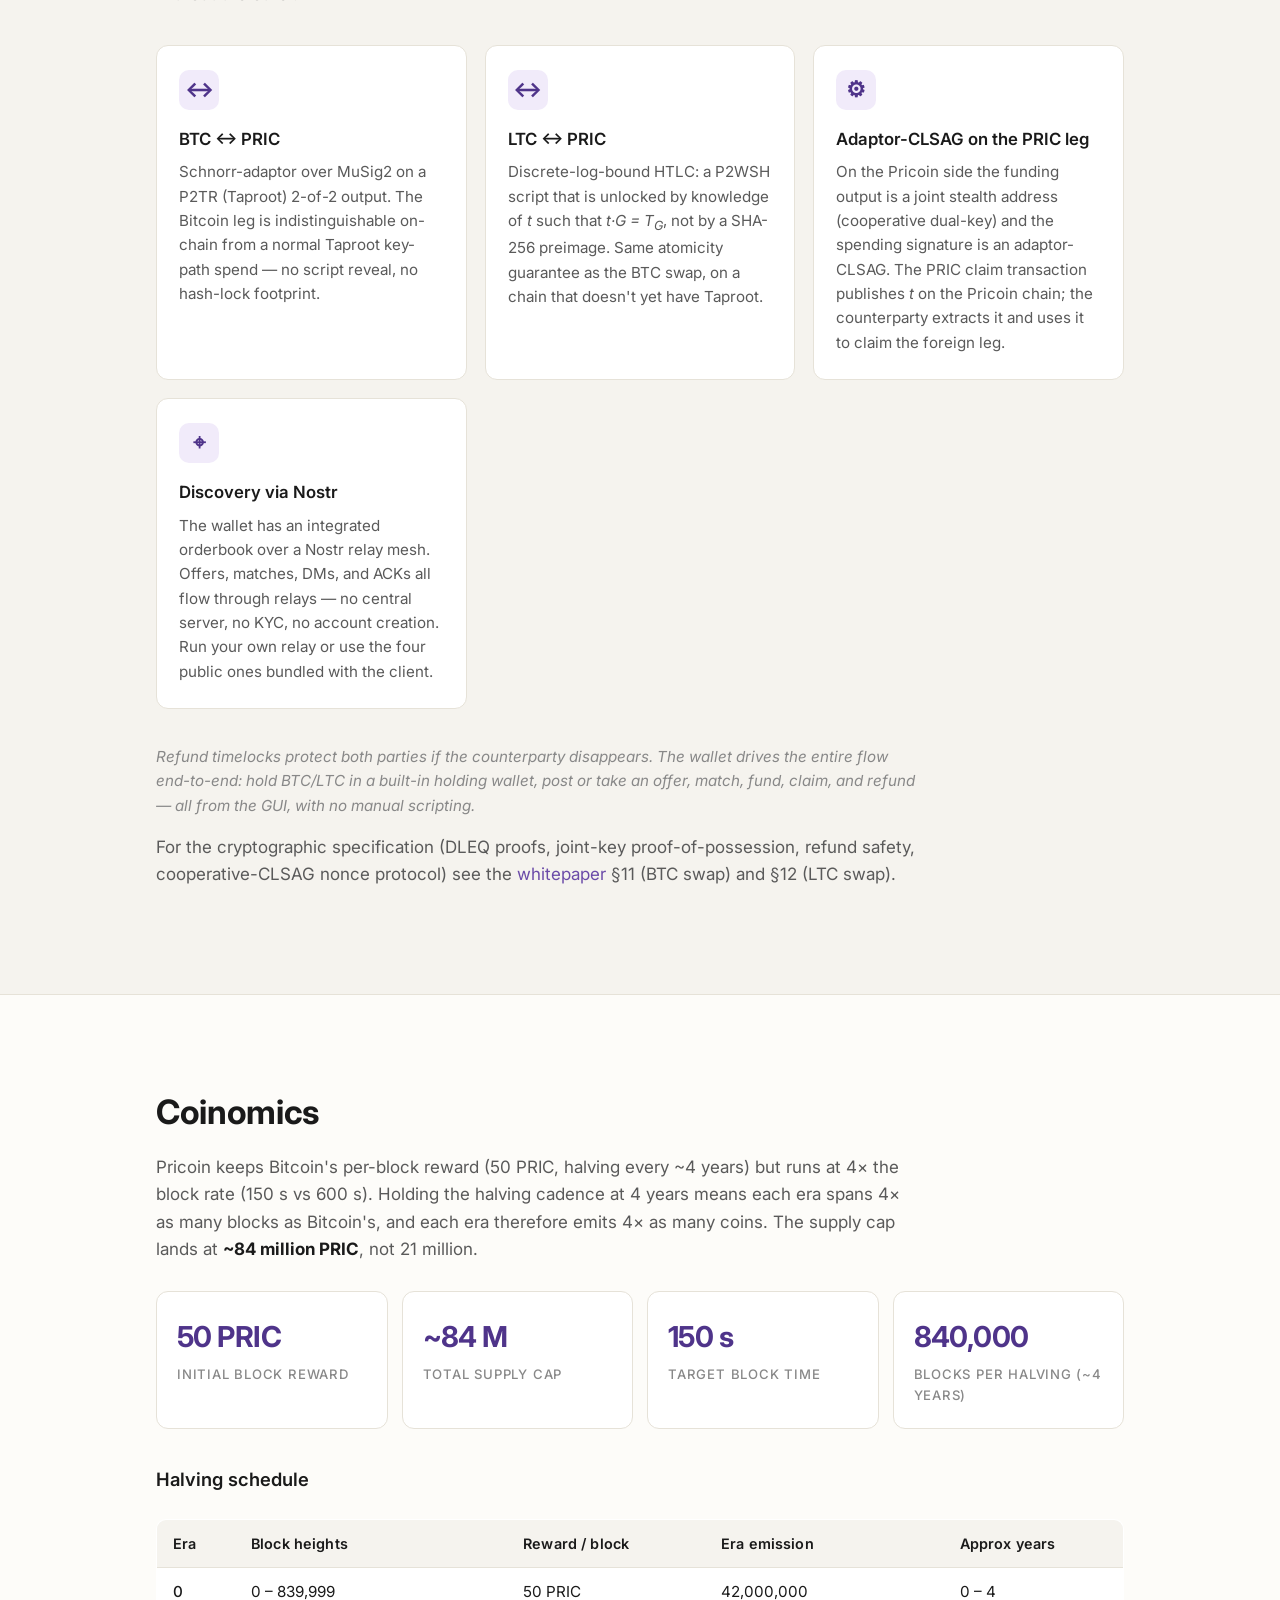
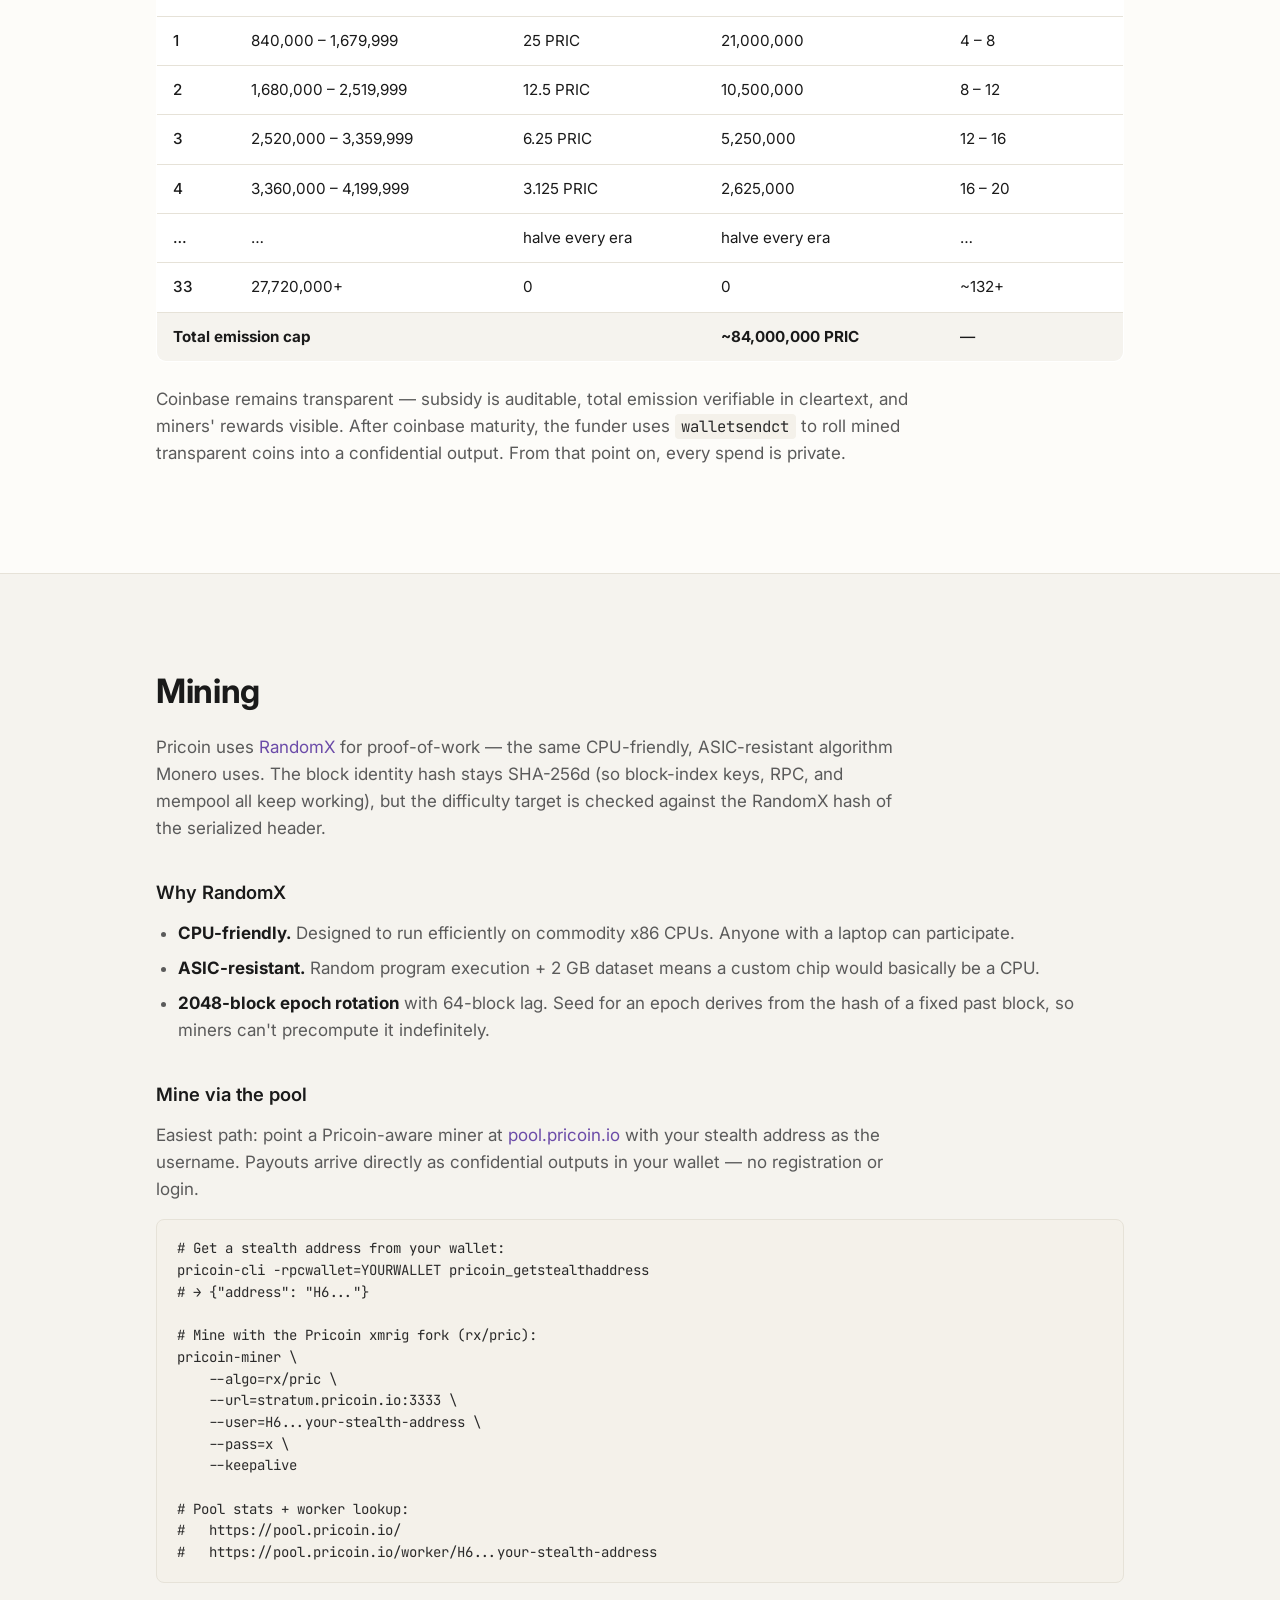
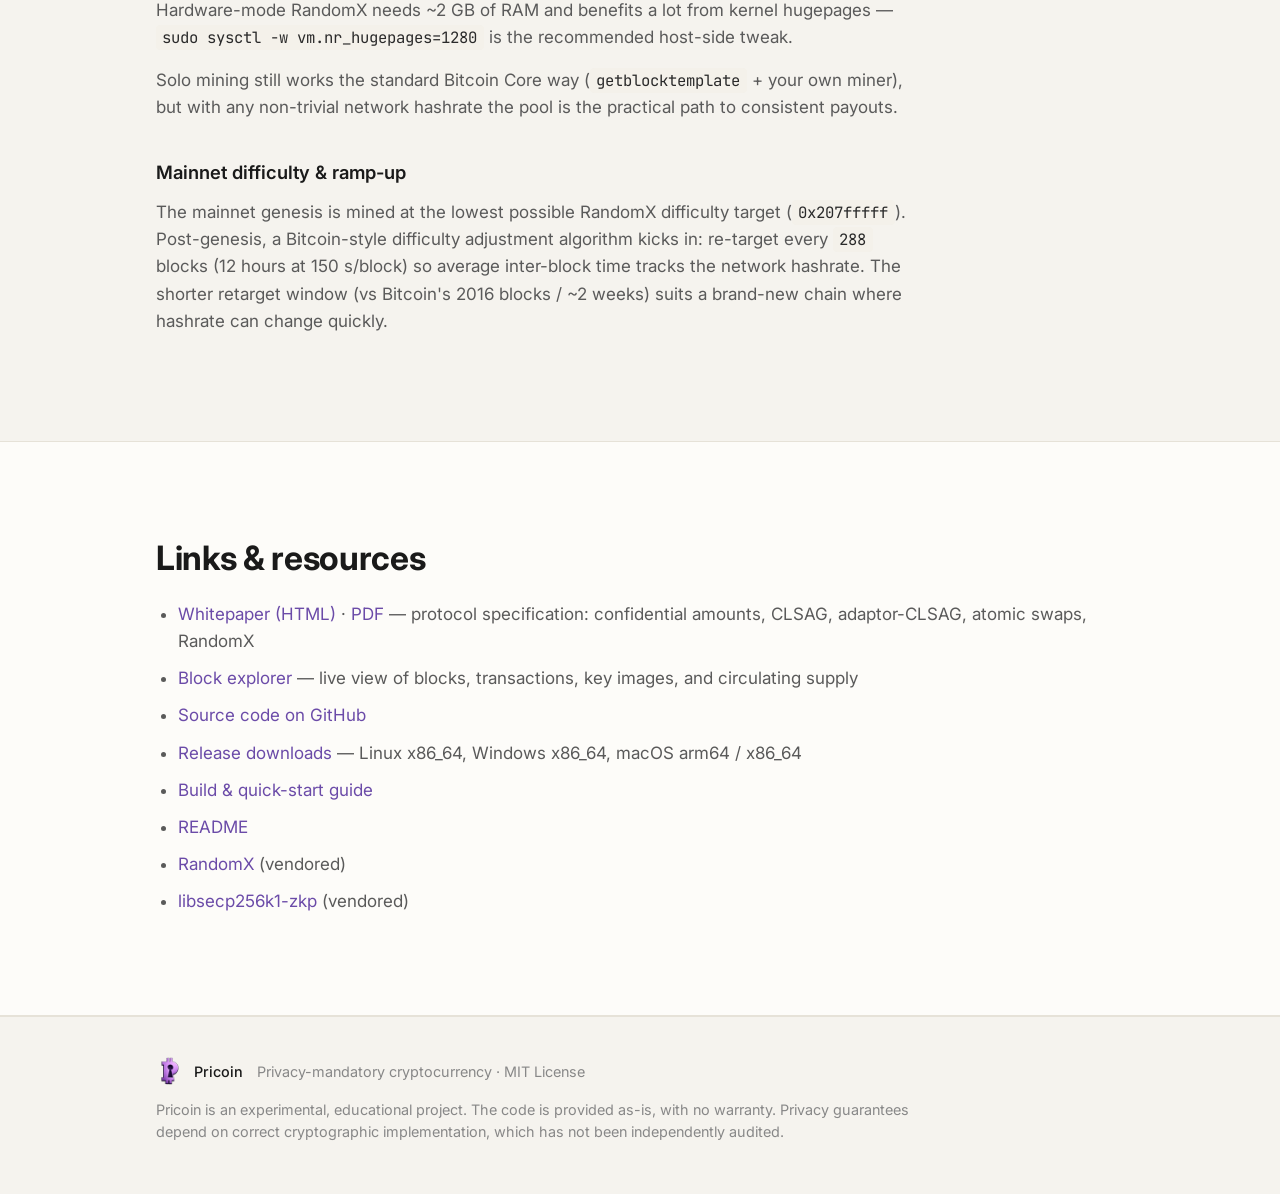
==== commit 8892ed11: "whitepaper updates" ====
--- a/index.html
+++ b/index.html
@@ -474,10 +474,12 @@
       <h3>Mainnet difficulty &amp; ramp-up</h3>
       <p>
         The mainnet genesis is mined at the lowest possible RandomX
-        difficulty target (<code>0x207fffff</code>). Post-genesis, Bitcoin's
-        standard difficulty adjustment algorithm (DAA) kicks in: re-target
-        every <code>2016</code> blocks (about 3.5 days at 150 s/block) so
-        average inter-block time tracks the network hashrate.
+        difficulty target (<code>0x207fffff</code>). Post-genesis, a
+        Bitcoin-style difficulty adjustment algorithm kicks in:
+        re-target every <code>288</code> blocks (12 hours at 150 s/block)
+        so average inter-block time tracks the network hashrate. The
+        shorter retarget window (vs Bitcoin's 2016 blocks / ~2 weeks)
+        suits a brand-new chain where hashrate can change quickly.
       </p>
     </div>
   </section>
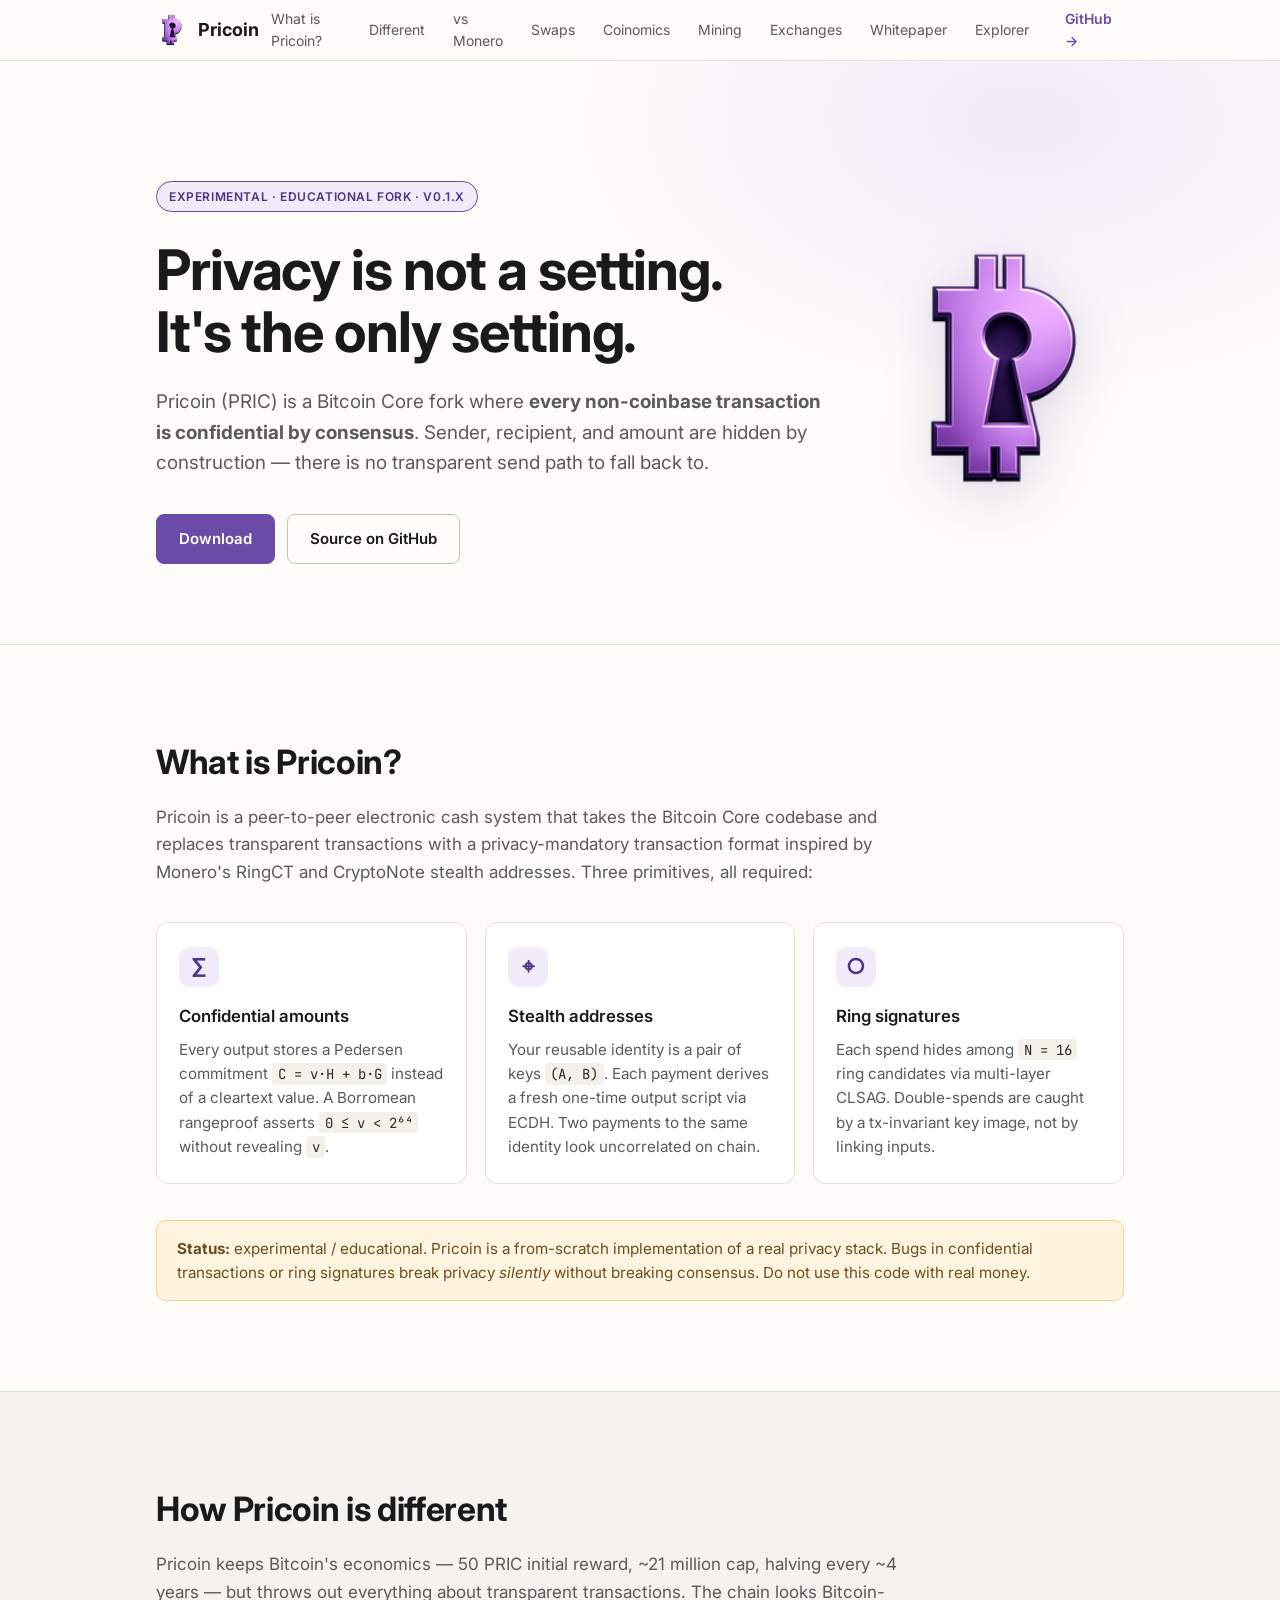
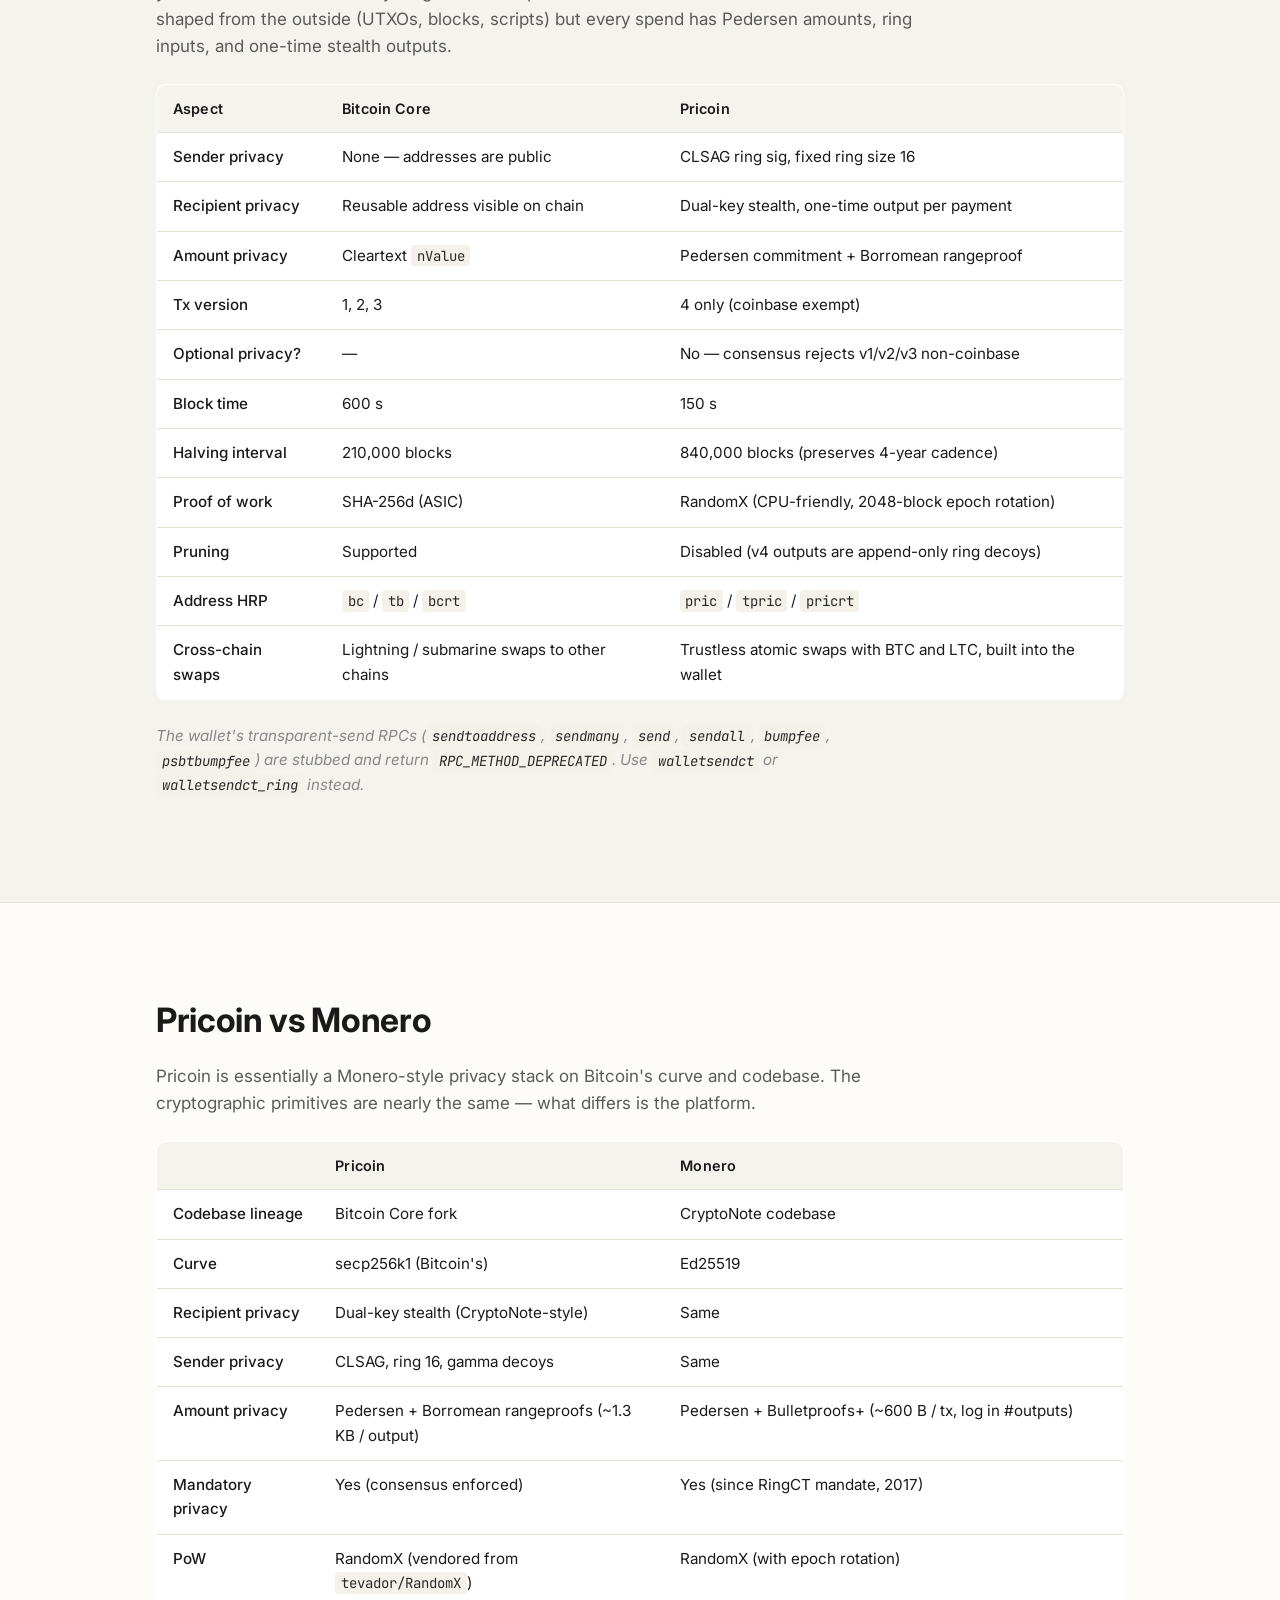
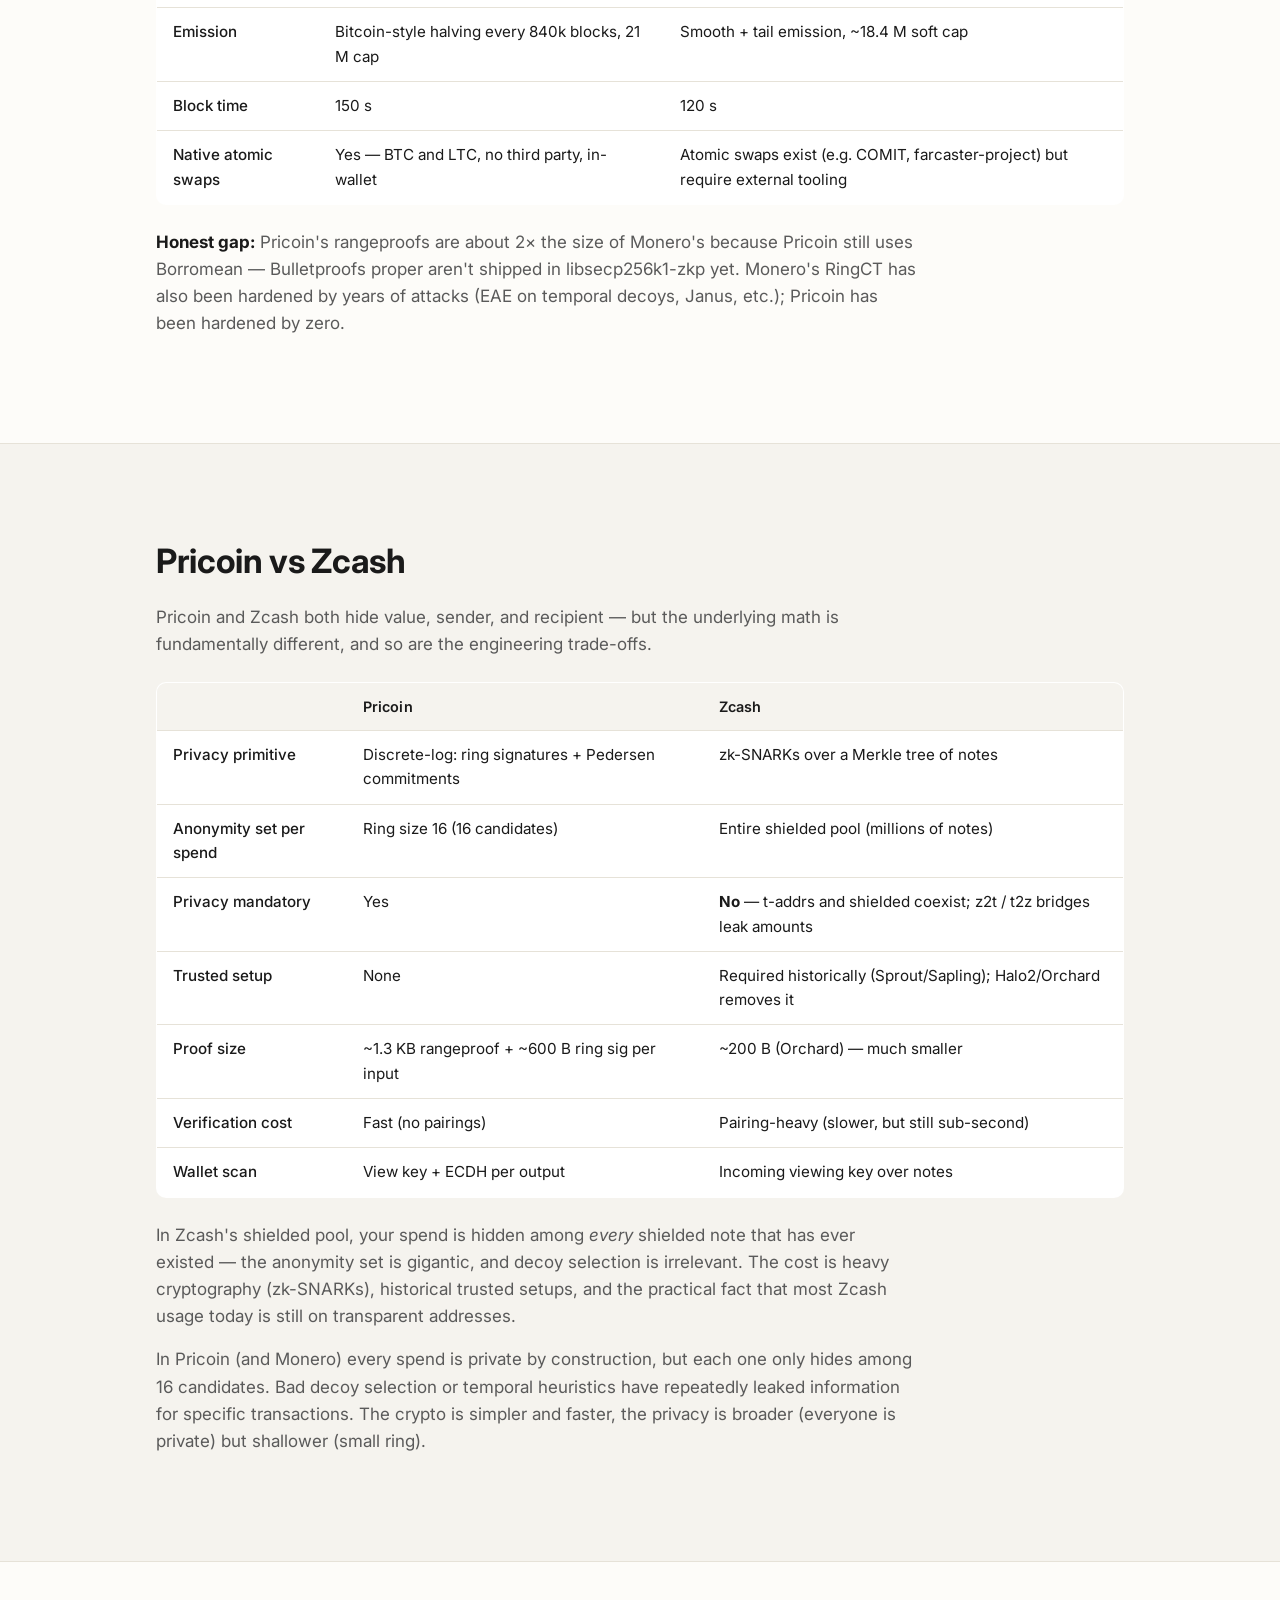
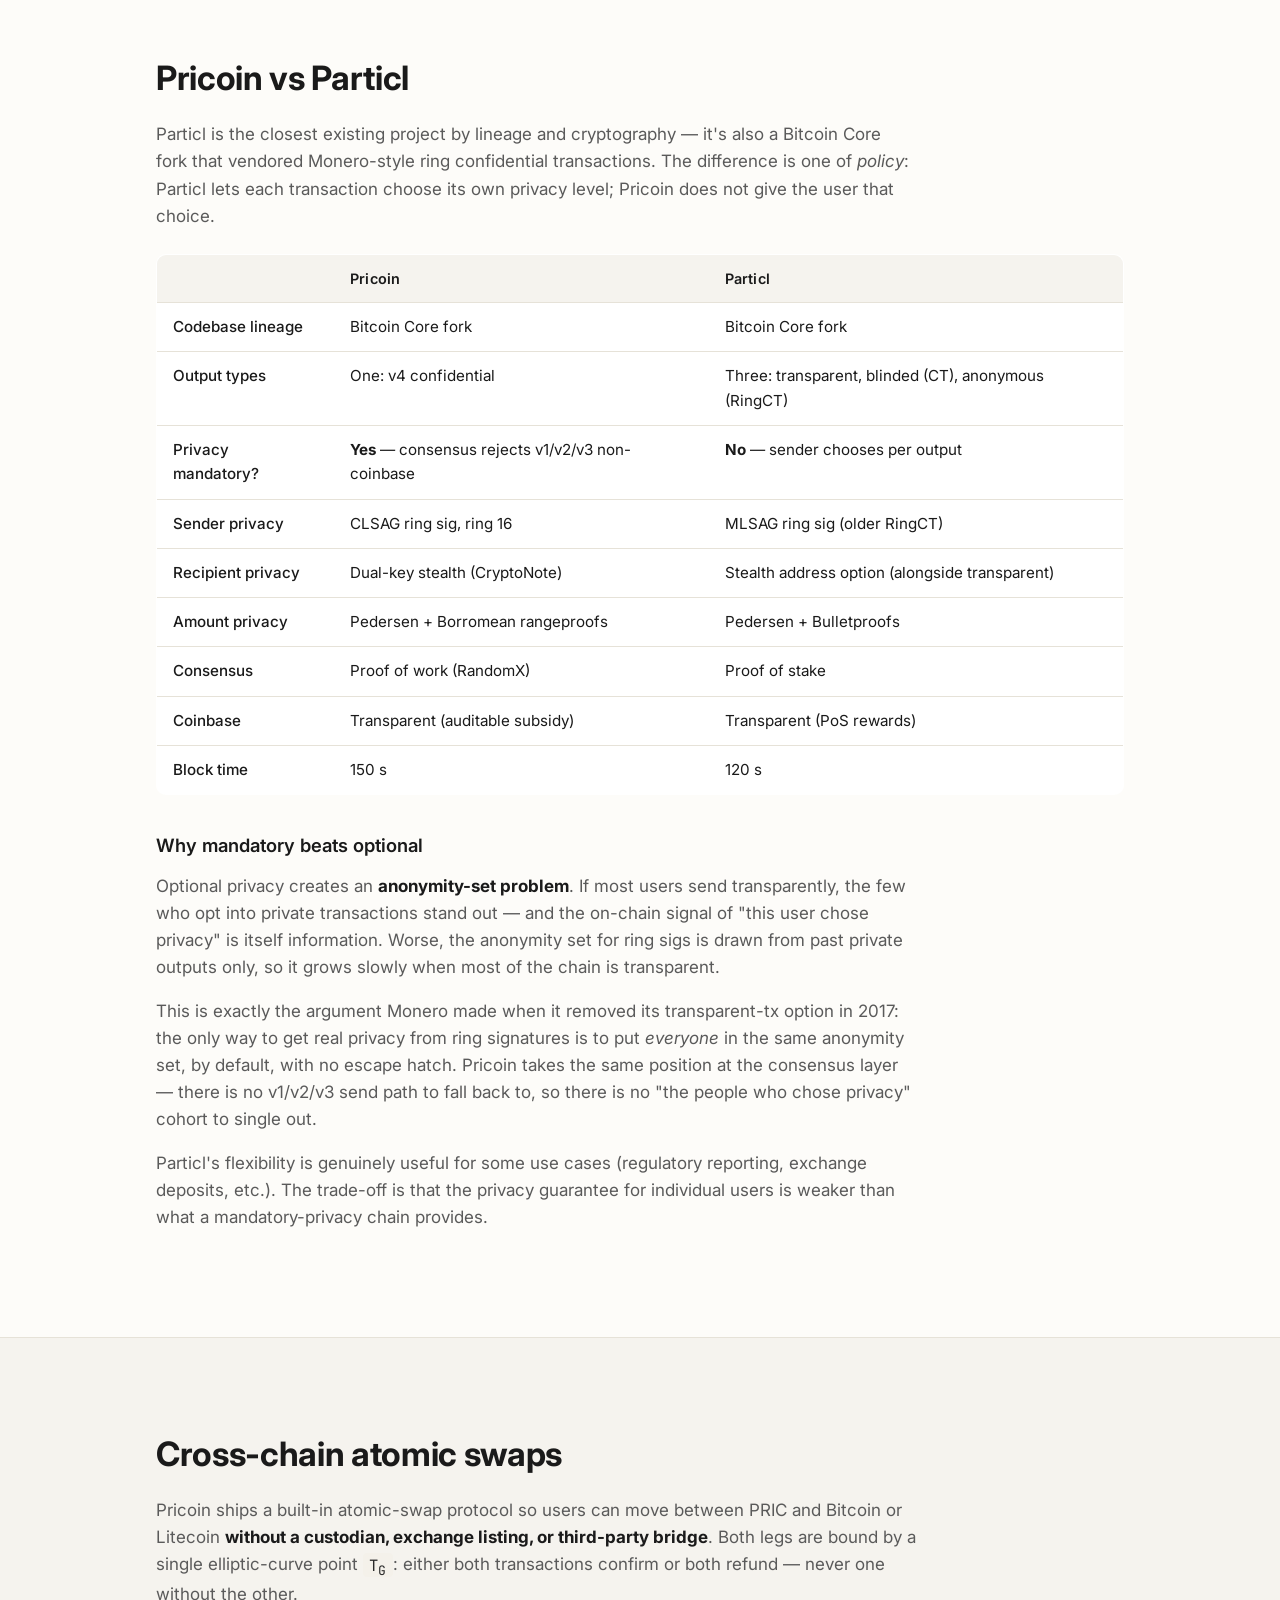
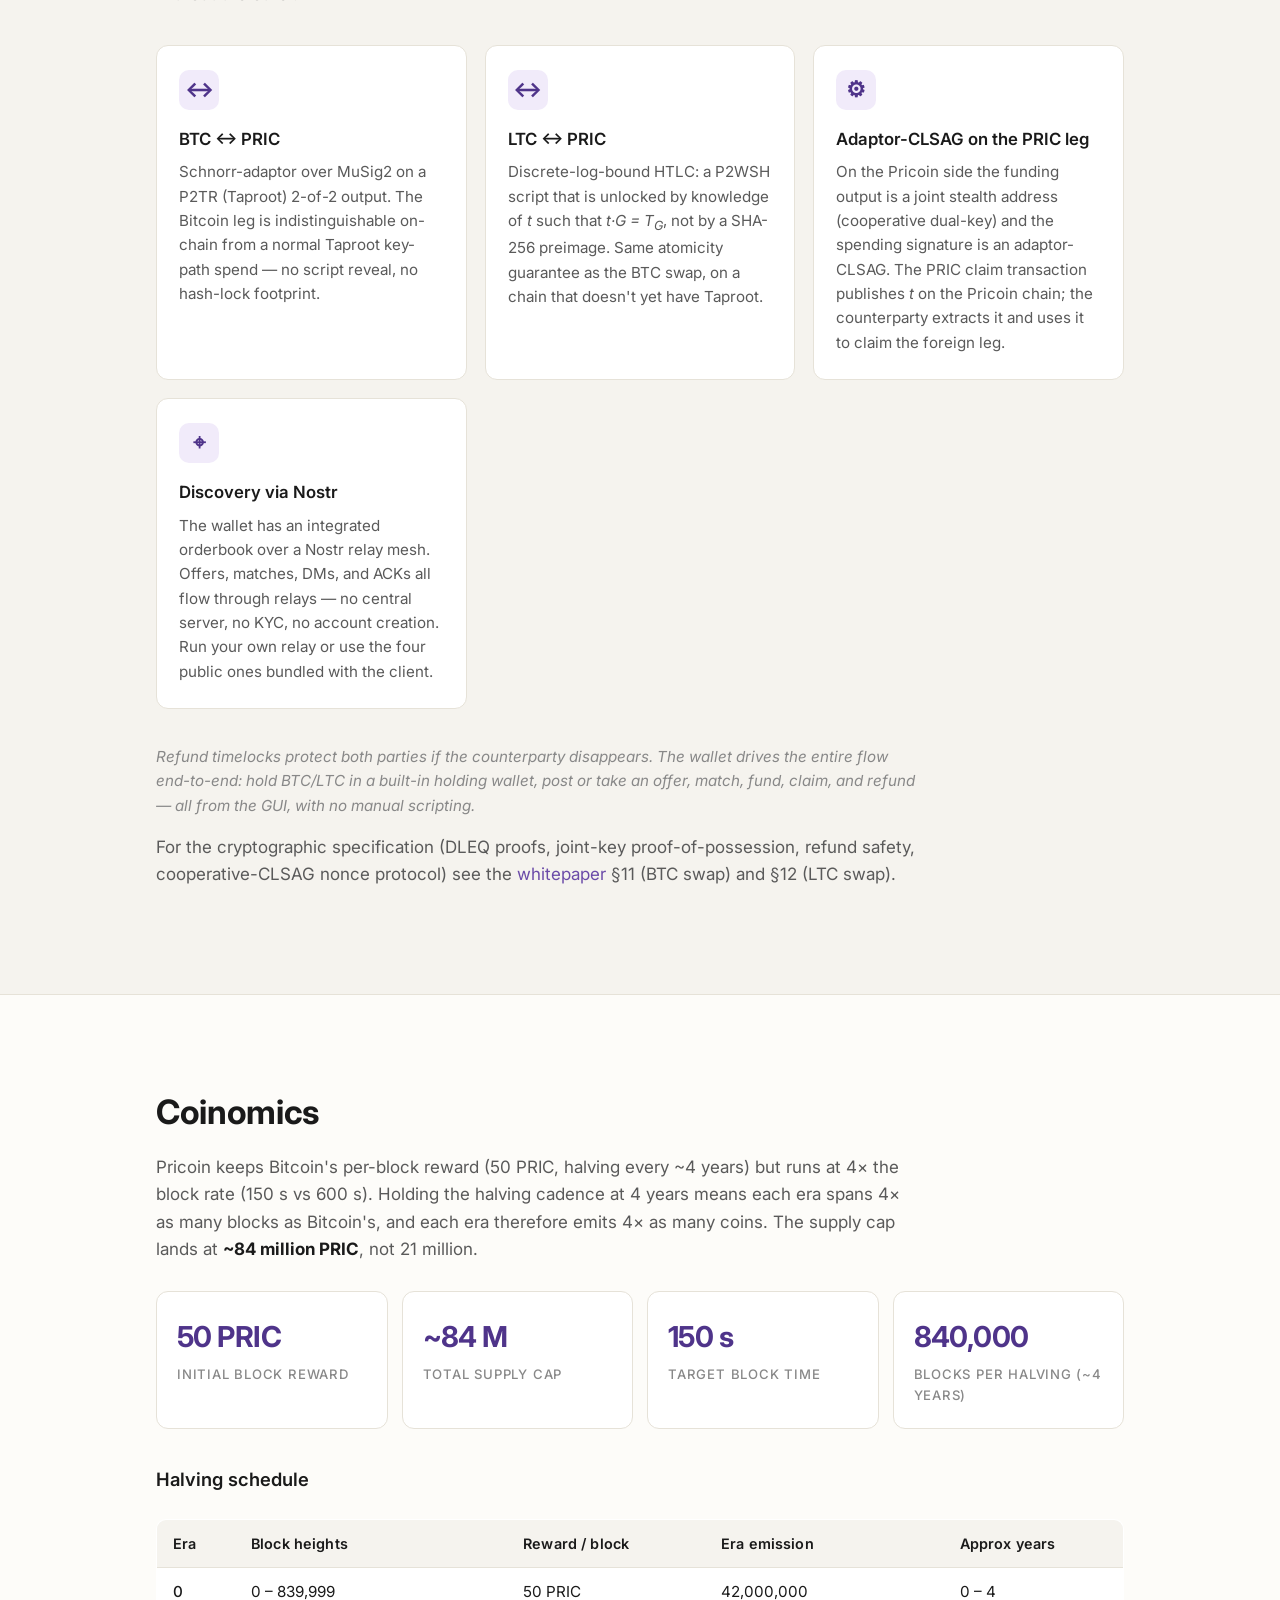
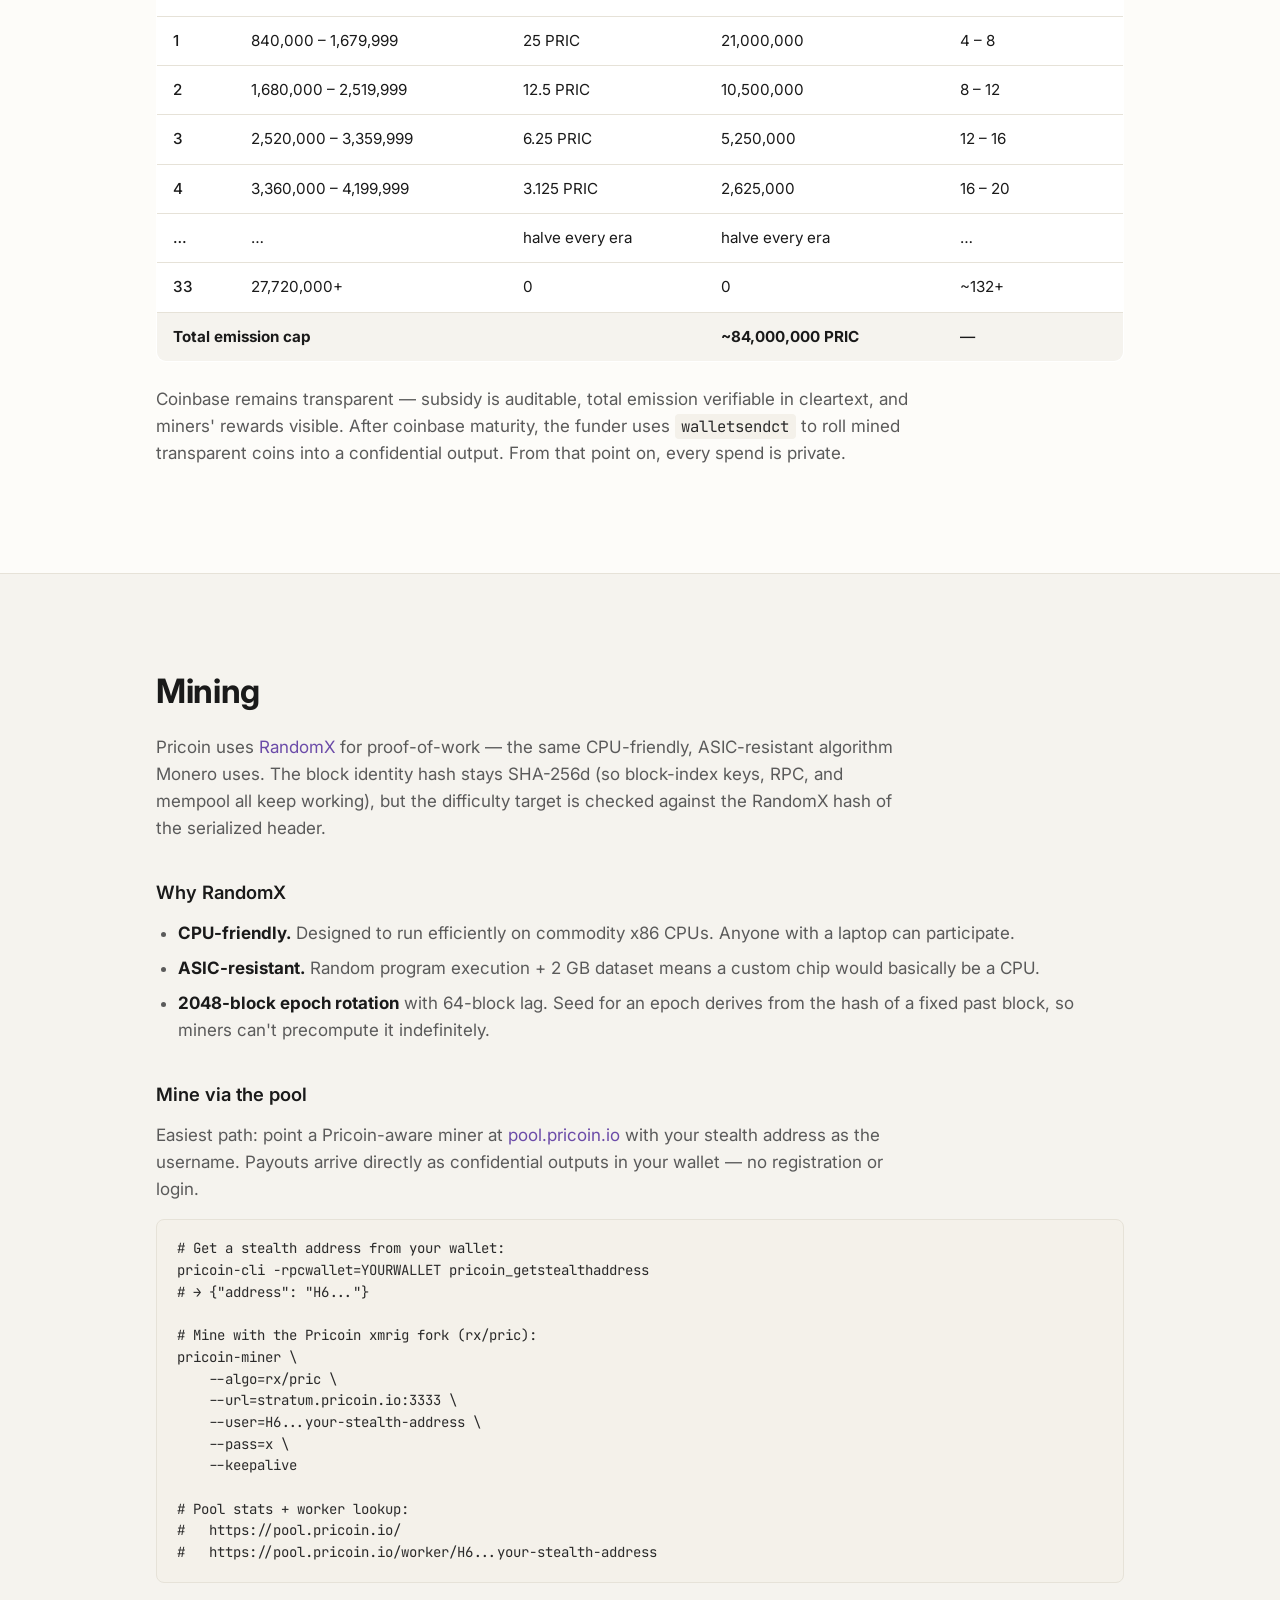
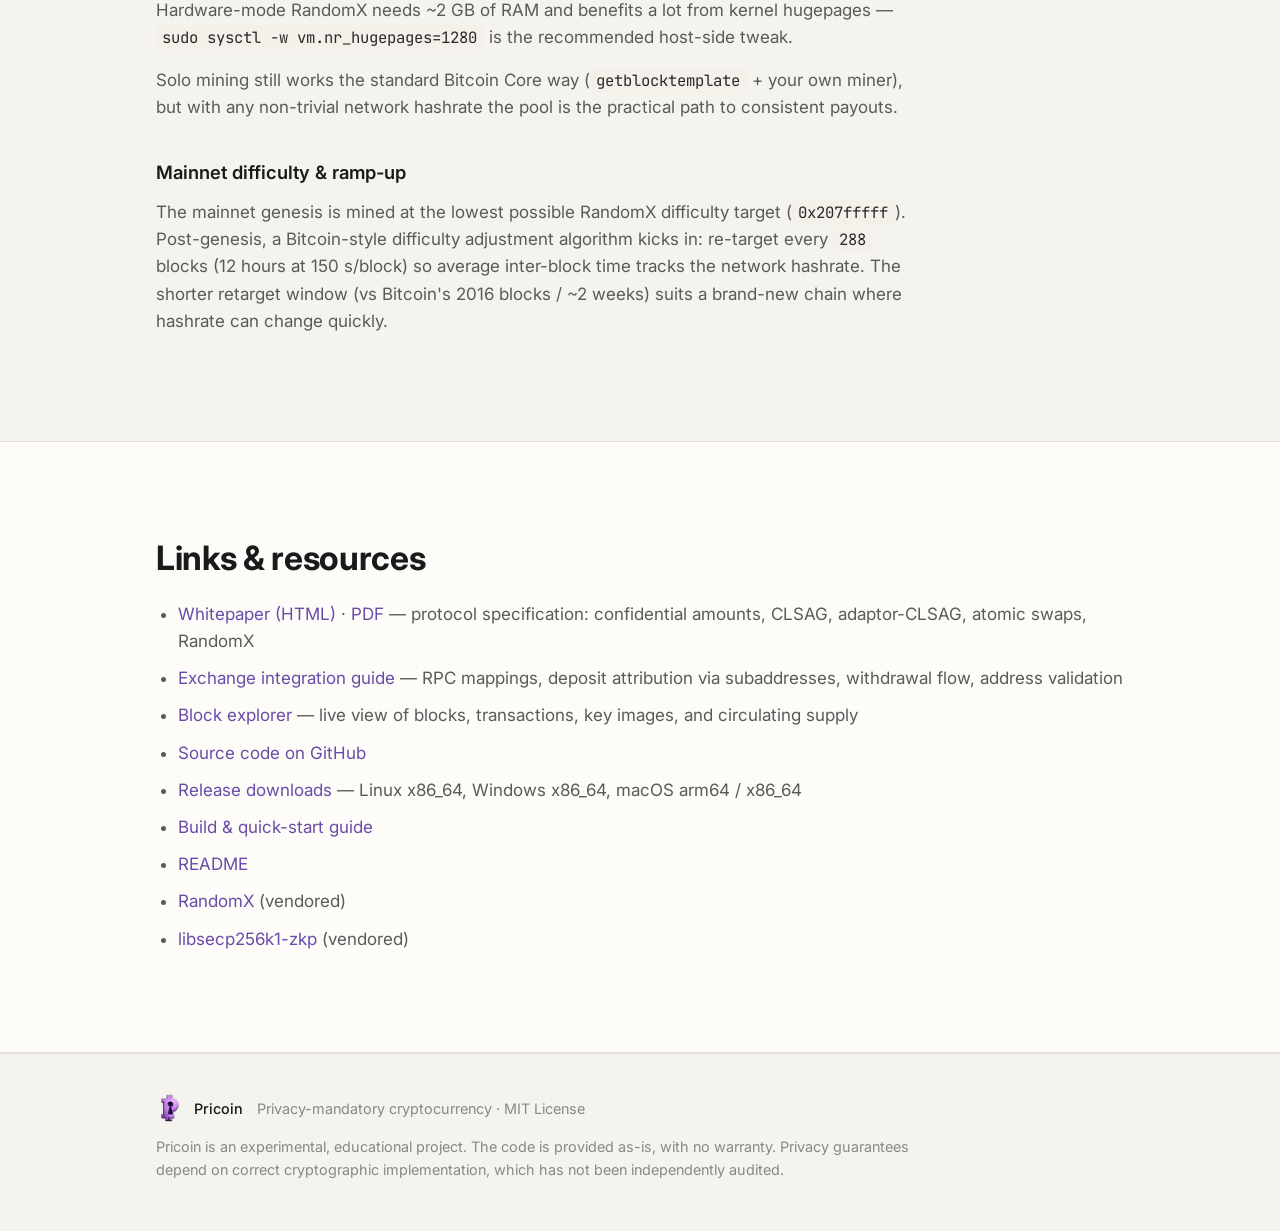
==== commit 1c9ff209: "exchange integration info" ====
--- a/index.html
+++ b/index.html
@@ -31,6 +31,7 @@
       <a href="#swaps">Swaps</a>
       <a href="#coinomics">Coinomics</a>
       <a href="#mining">Mining</a>
+      <a href="exchanges.html">Exchanges</a>
       <a href="whitepaper.html">Whitepaper</a>
       <a href="https://explorer.pricoin.io/">Explorer</a>
       <a class="github" href="https://github.com/pricoinfoundation/pricoin" target="_blank" rel="noopener">GitHub →</a>
@@ -489,6 +490,7 @@
       <h2>Links &amp; resources</h2>
       <ul class="link-grid">
         <li><a href="whitepaper.html">Whitepaper (HTML)</a> · <a href="whitepaper.pdf" download>PDF</a> — protocol specification: confidential amounts, CLSAG, adaptor-CLSAG, atomic swaps, RandomX</li>
+        <li><a href="exchanges.html">Exchange integration guide</a> — RPC mappings, deposit attribution via subaddresses, withdrawal flow, address validation</li>
         <li><a href="https://explorer.pricoin.io/">Block explorer</a> — live view of blocks, transactions, key images, and circulating supply</li>
         <li><a href="https://github.com/pricoinfoundation/pricoin" target="_blank" rel="noopener">Source code on GitHub</a></li>
         <li><a href="https://github.com/pricoinfoundation/pricoin/releases" target="_blank" rel="noopener">Release downloads</a> — Linux x86_64, Windows x86_64, macOS arm64 / x86_64</li>
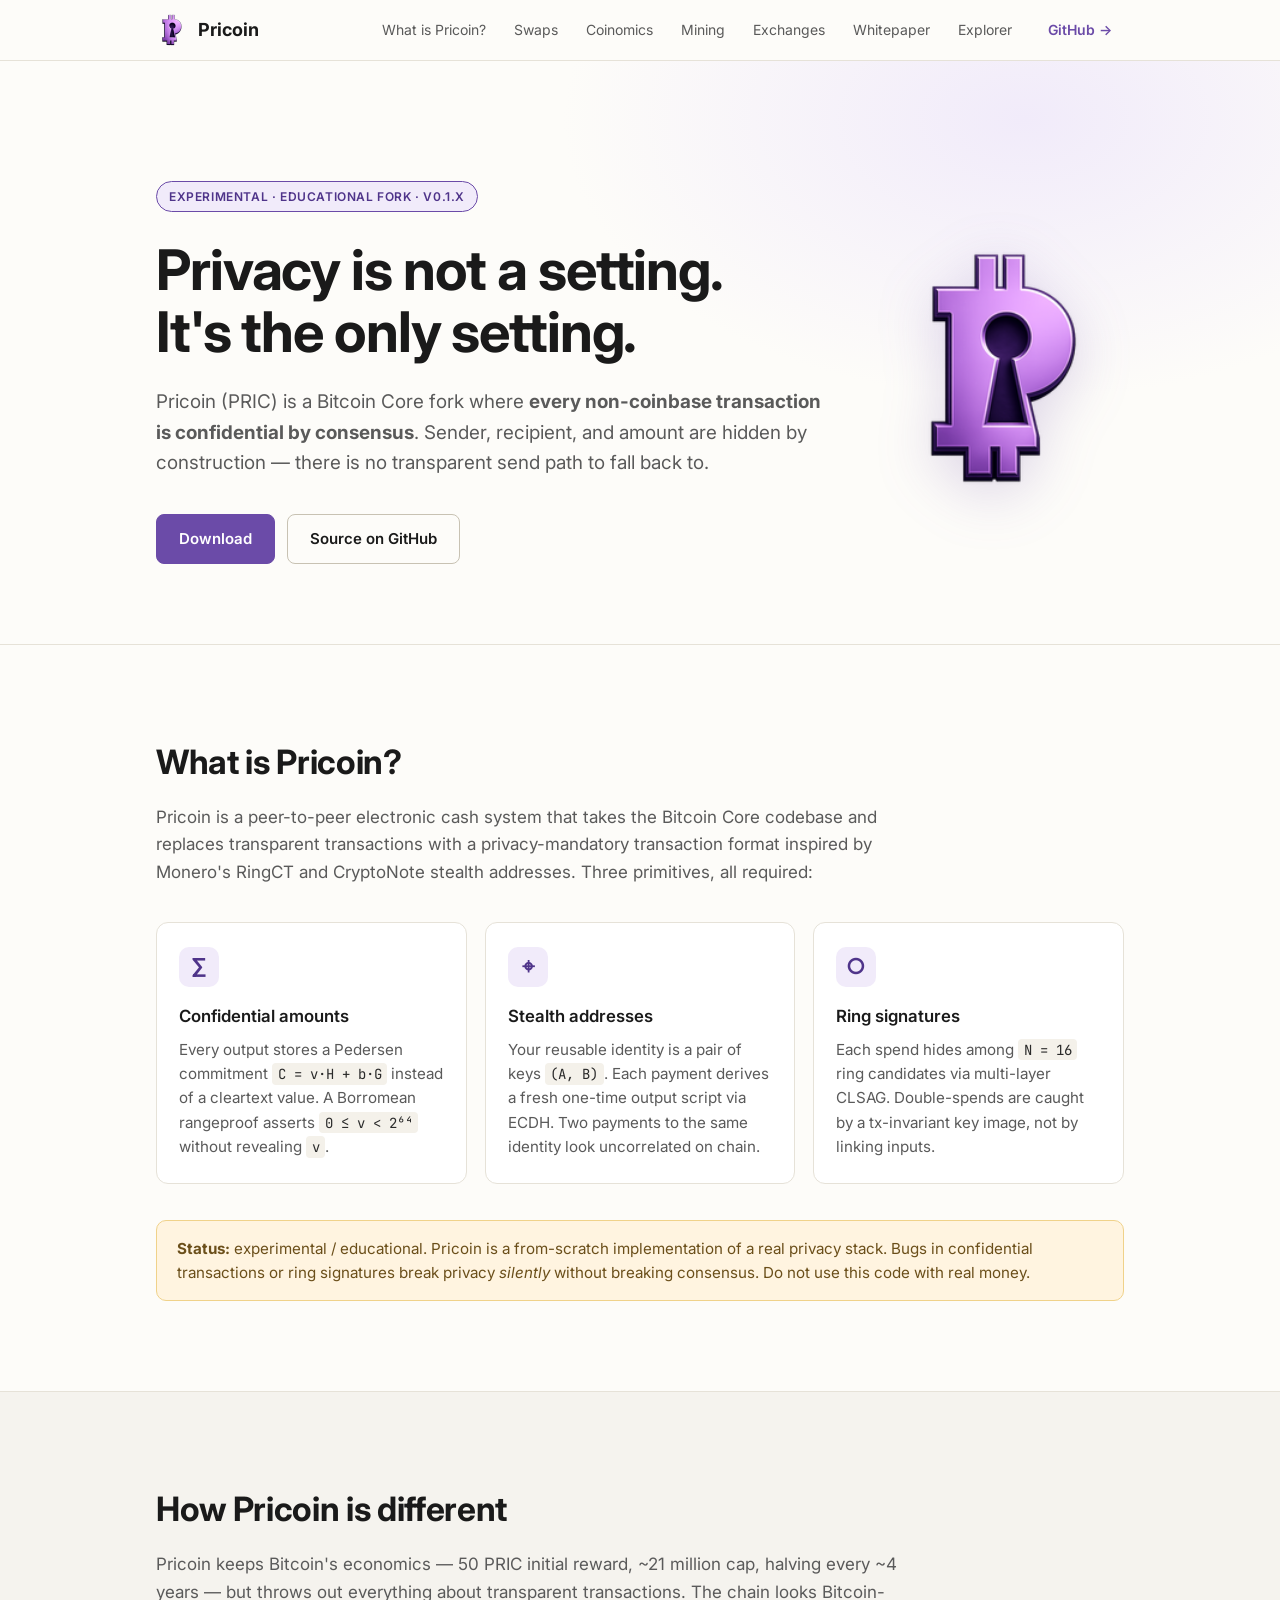
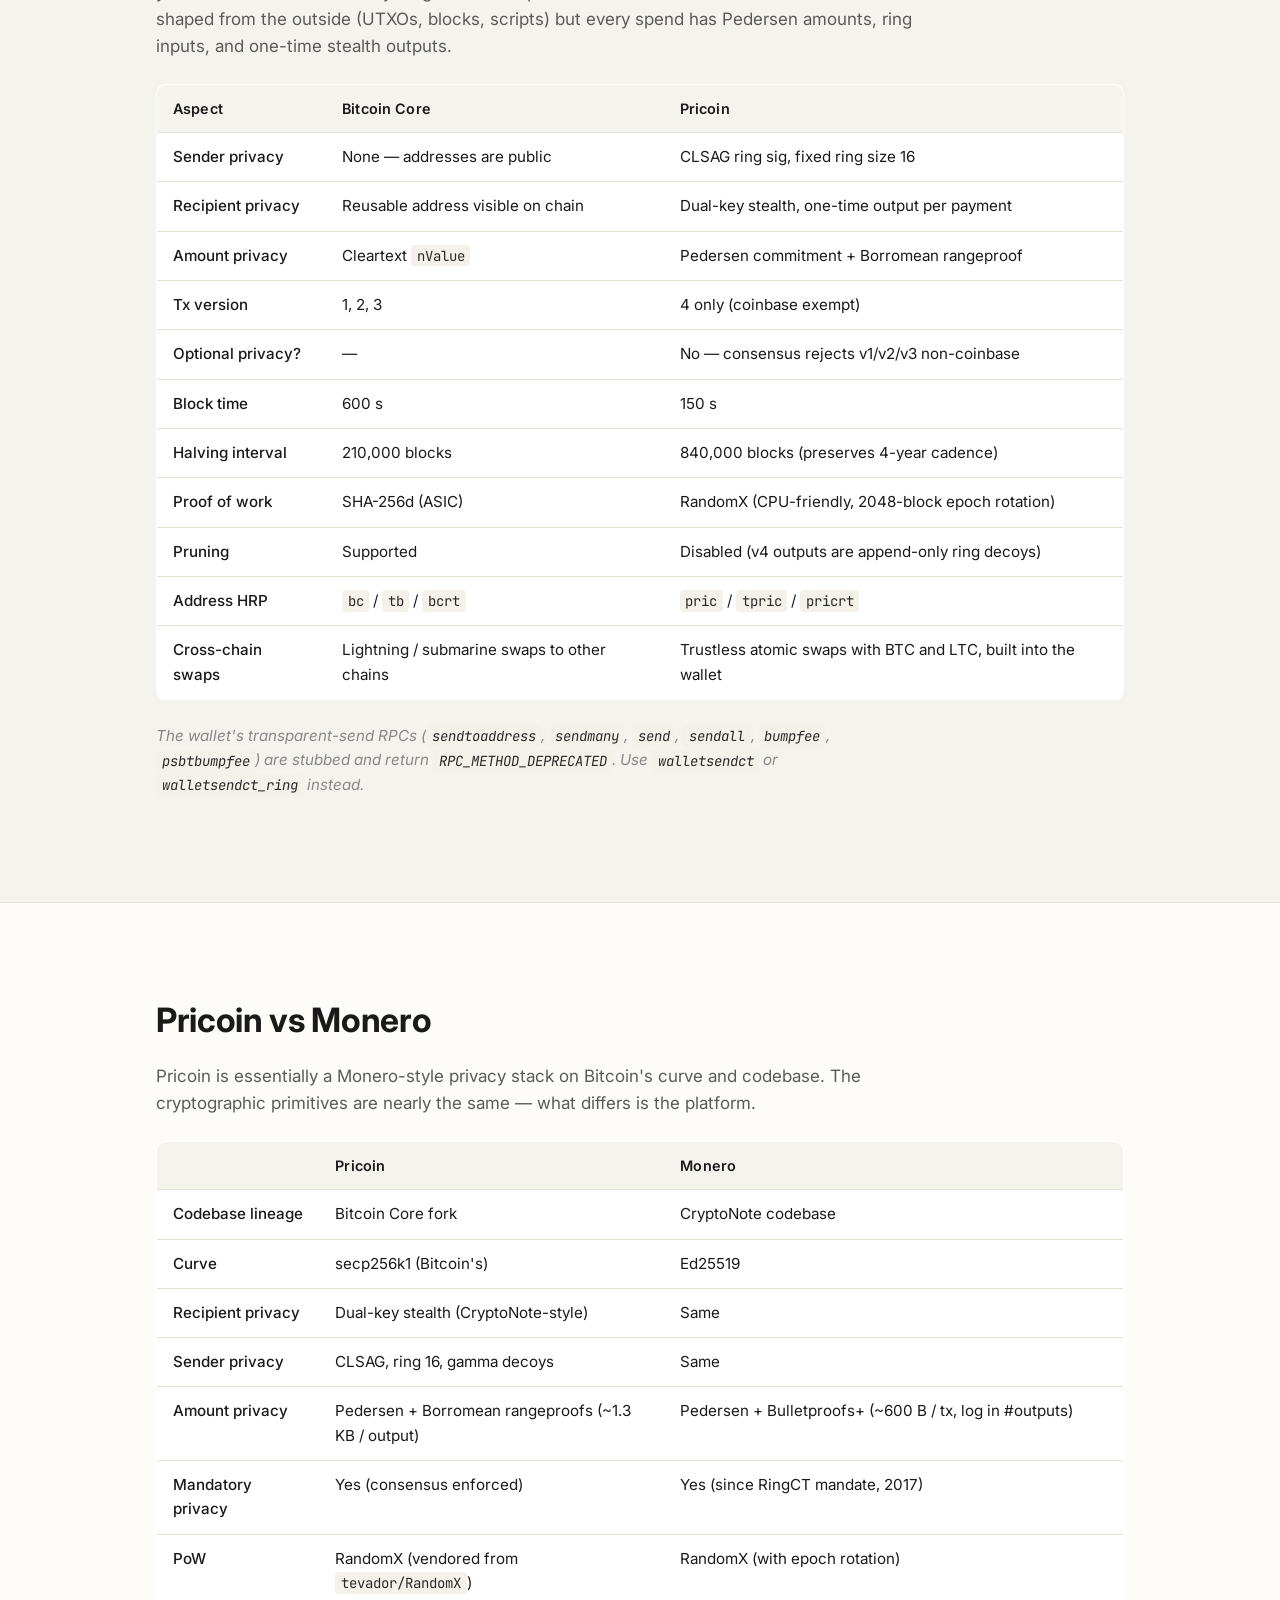
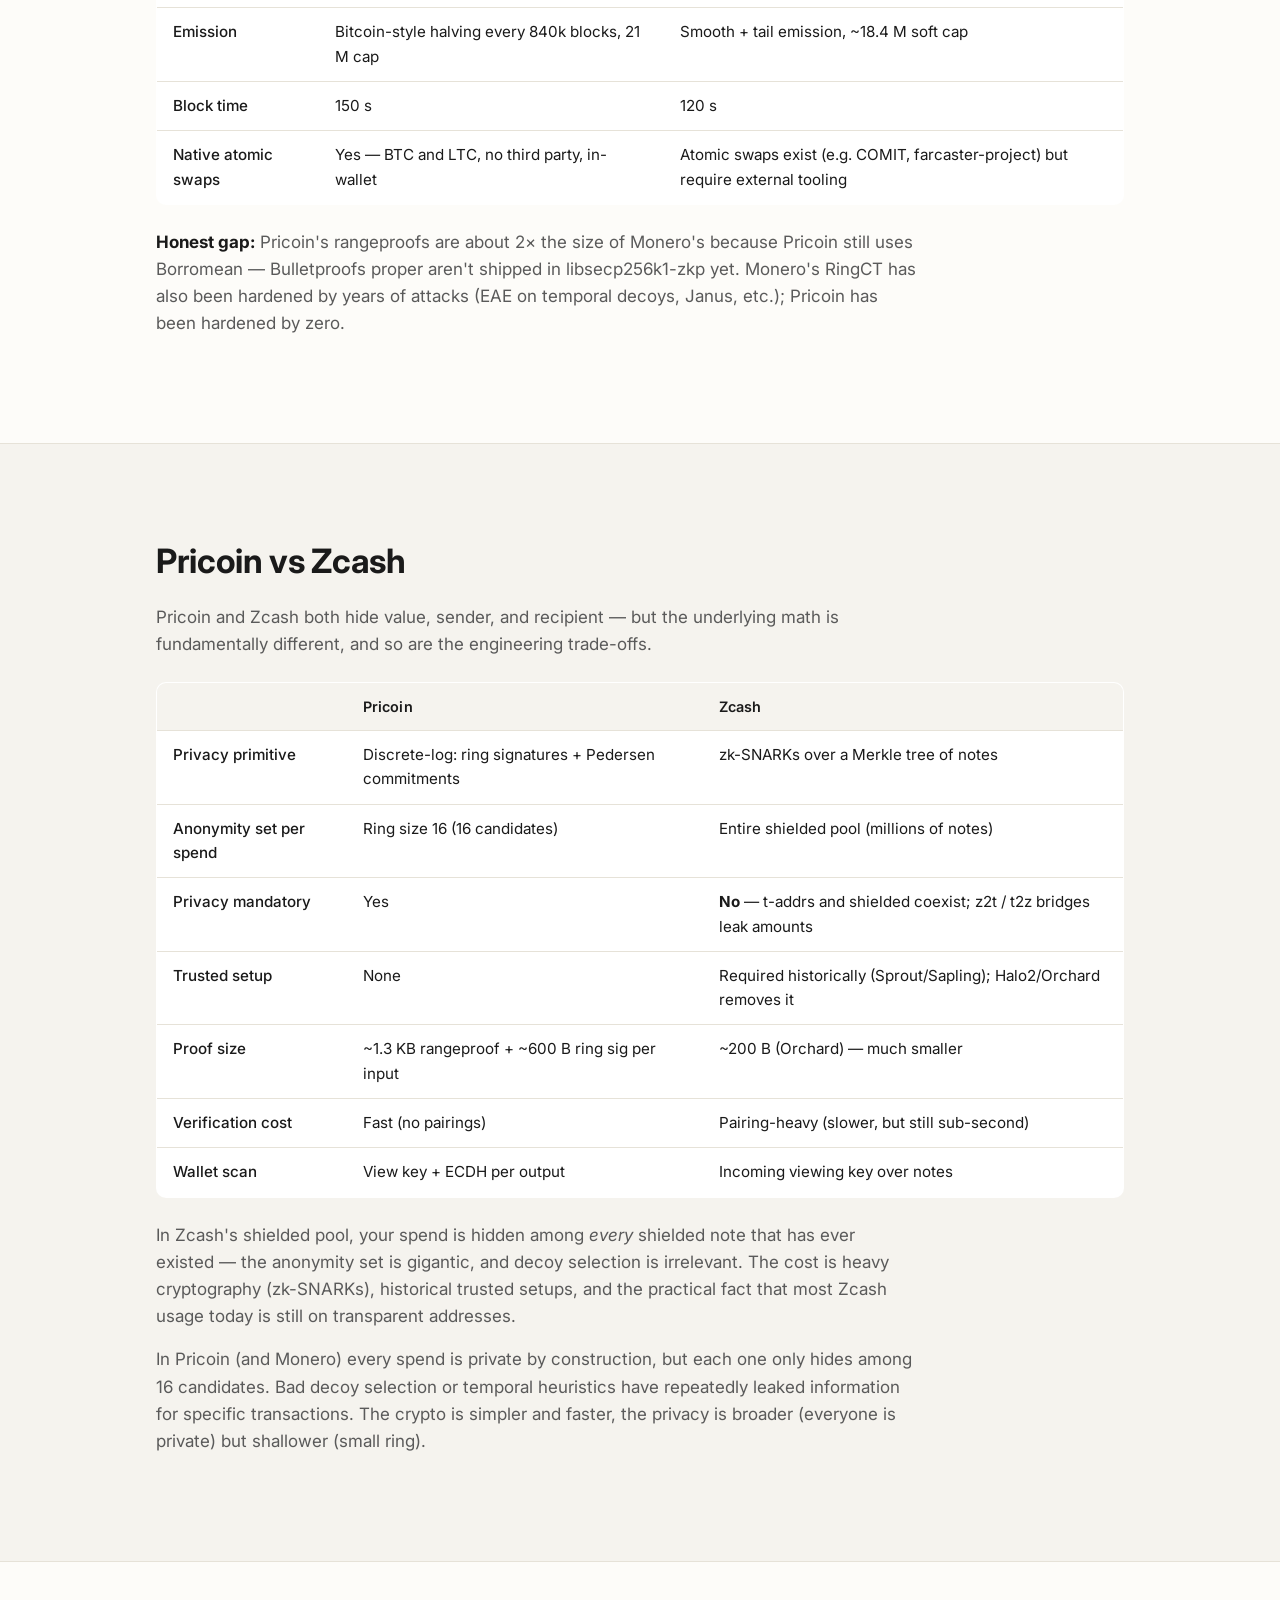
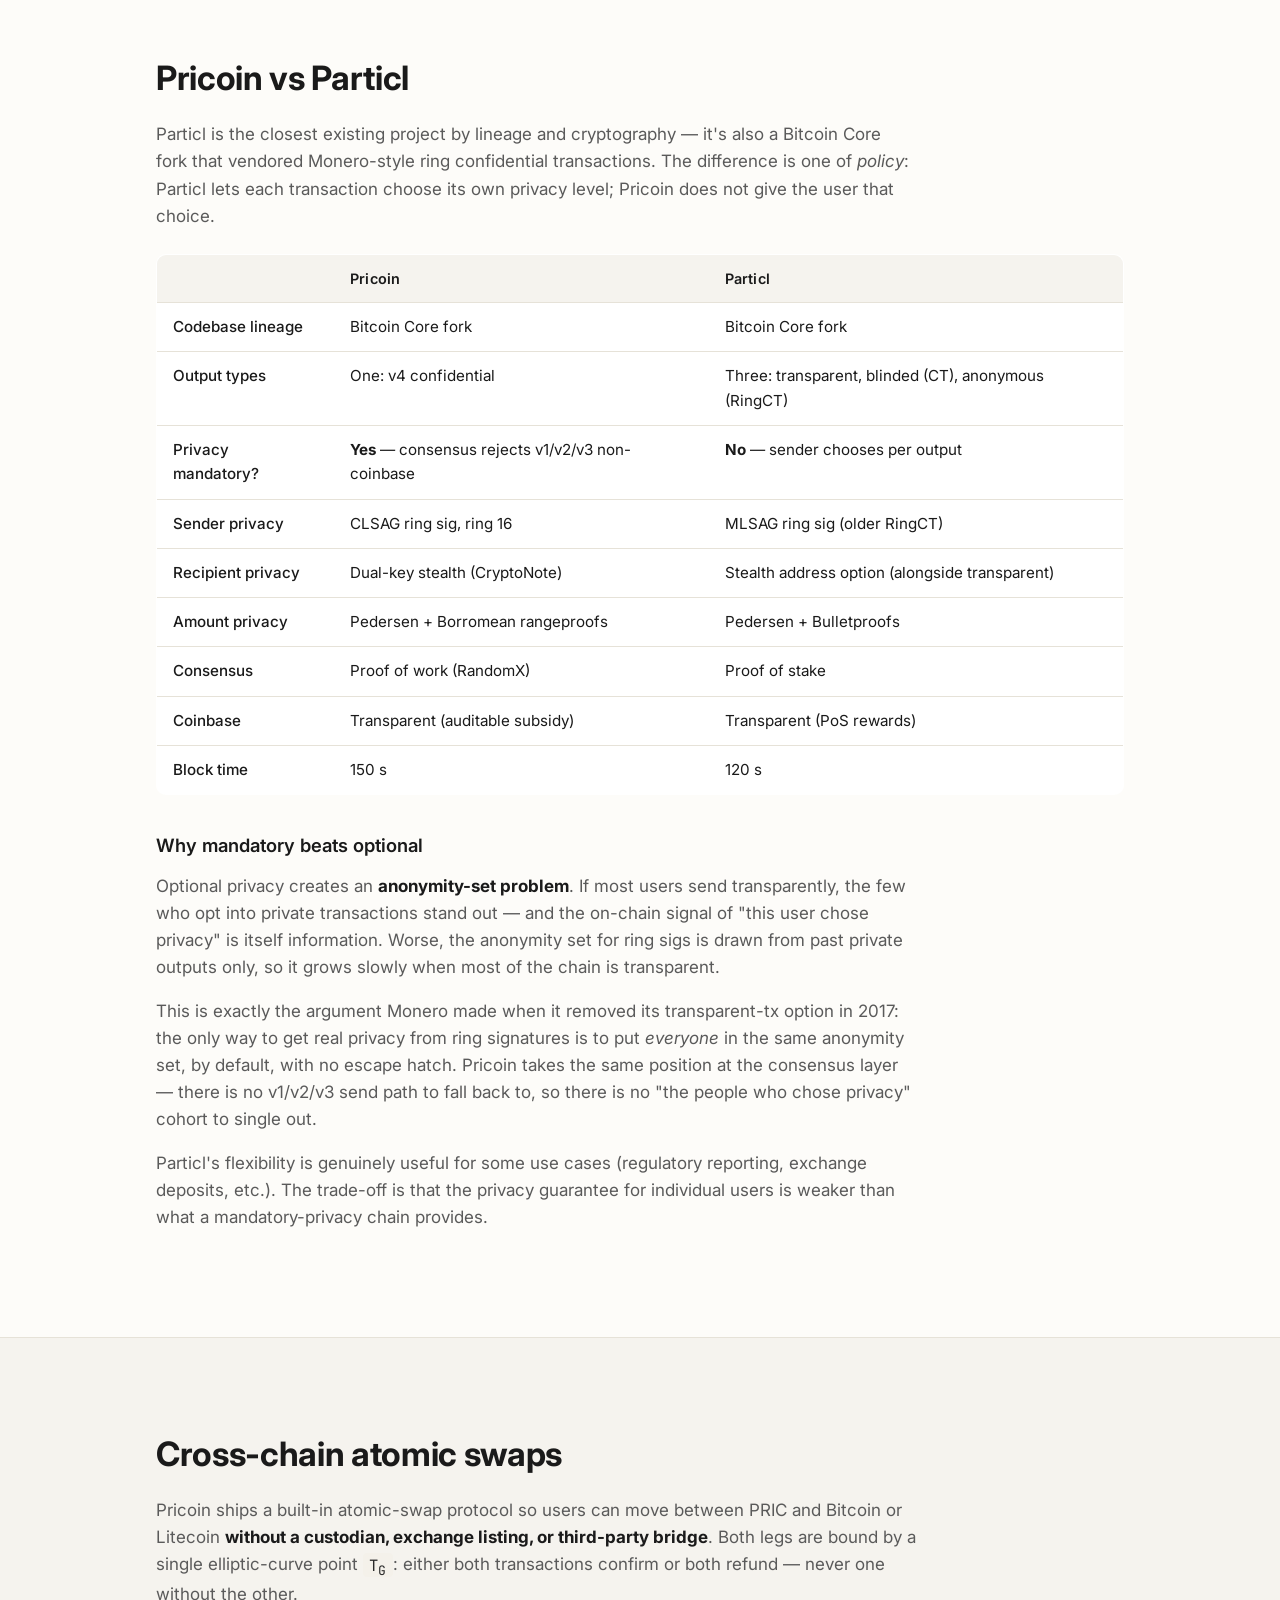
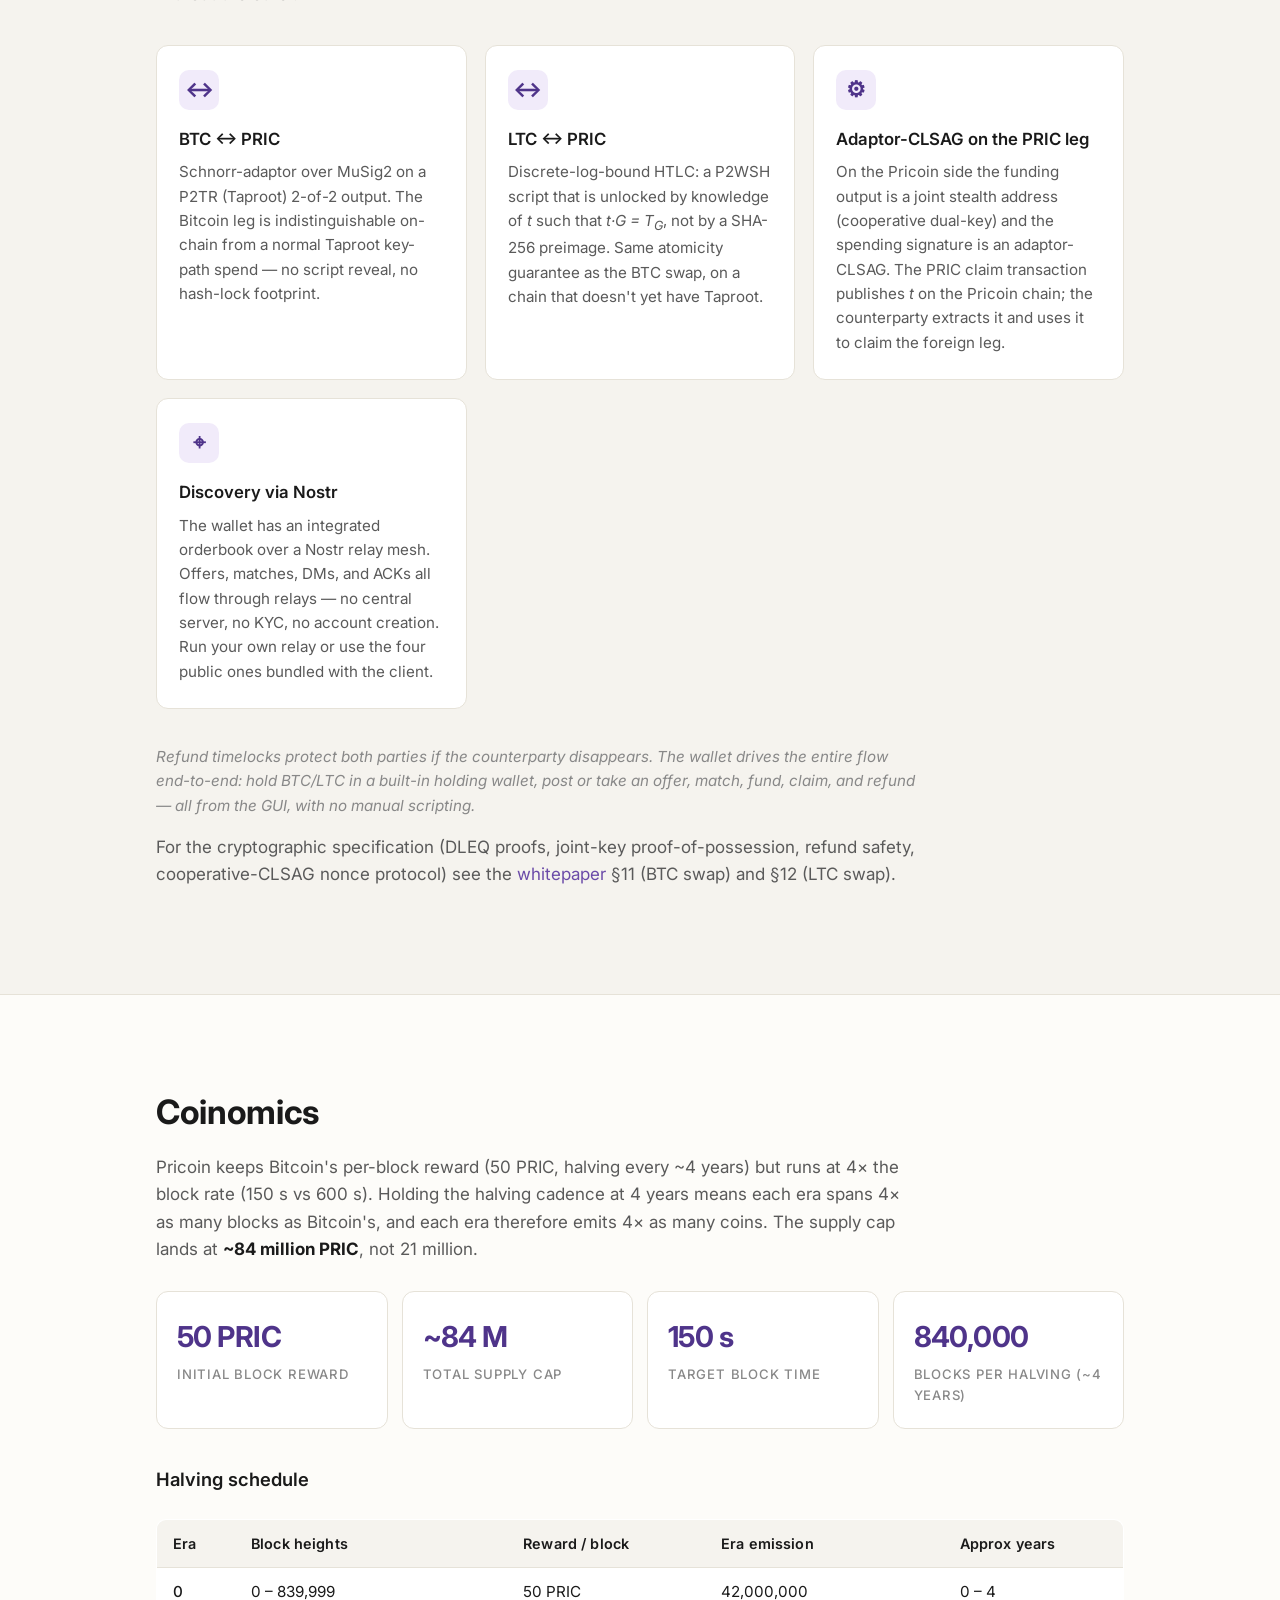
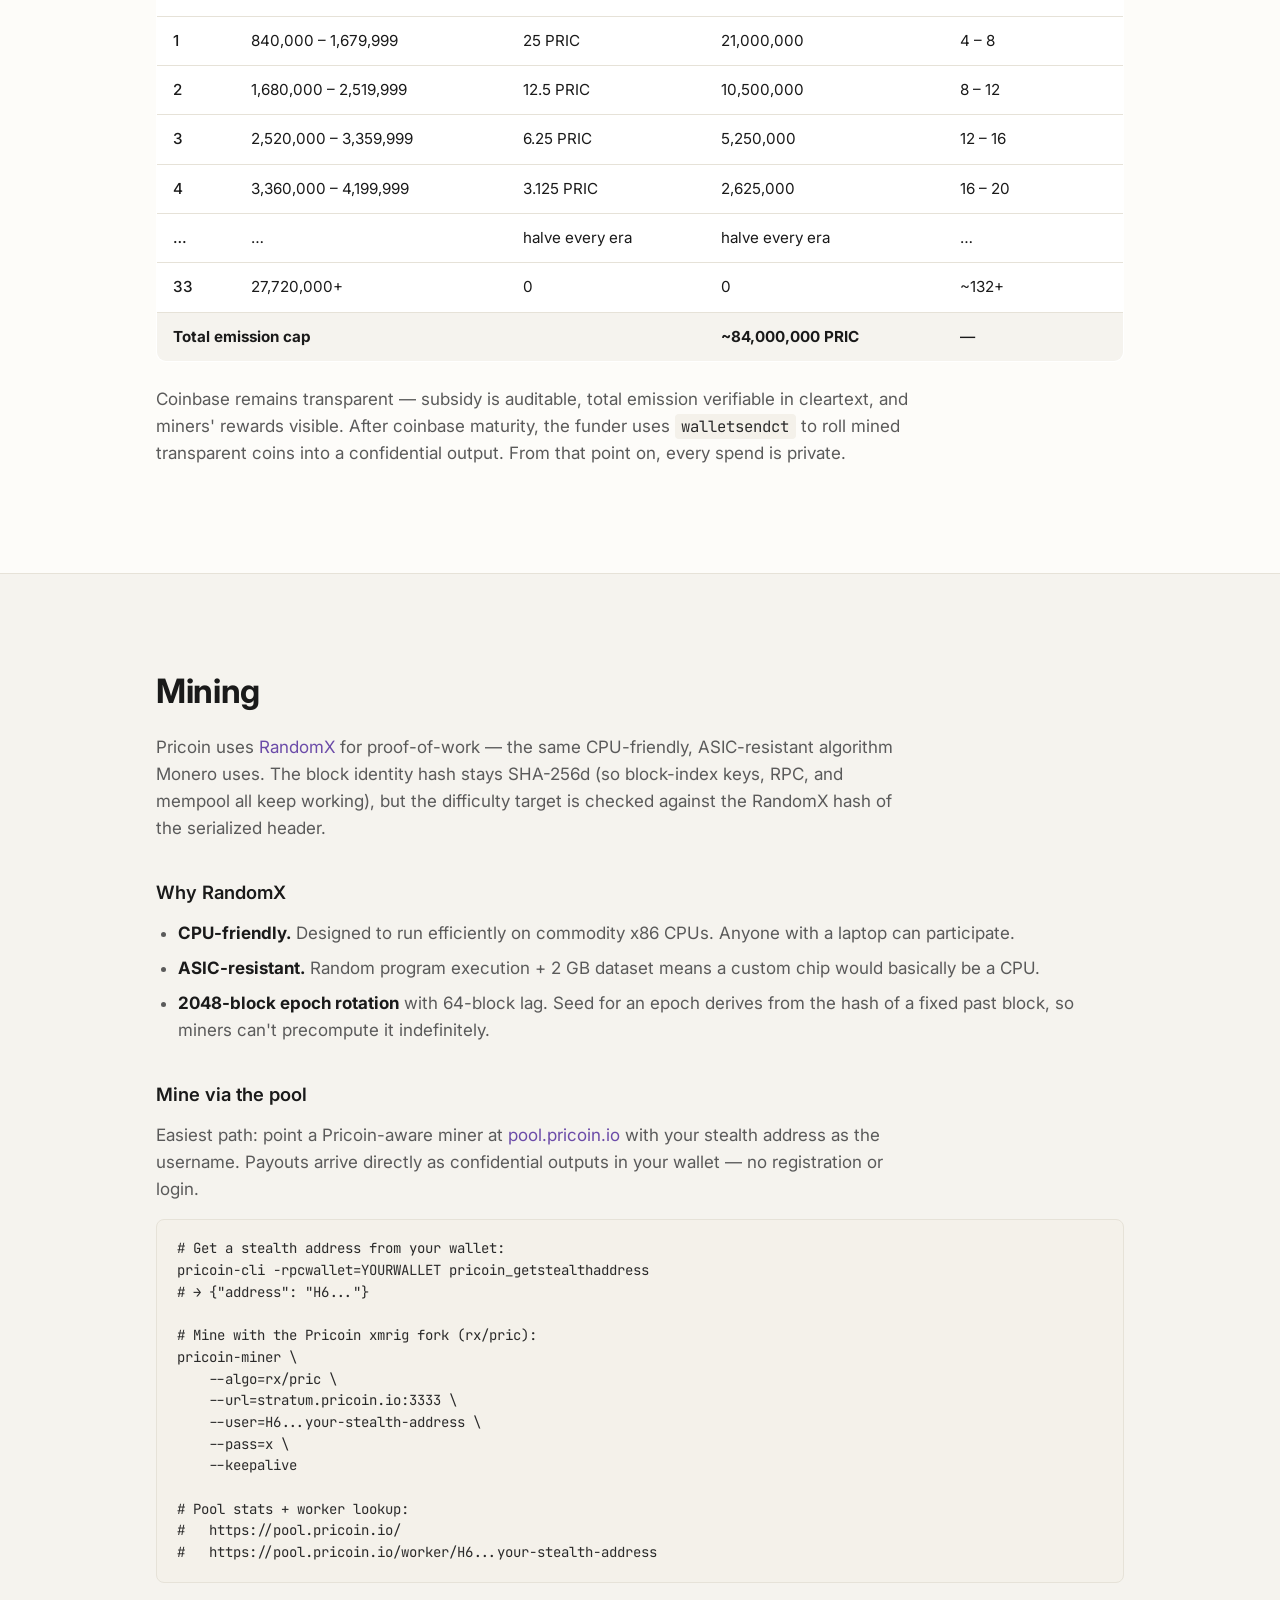
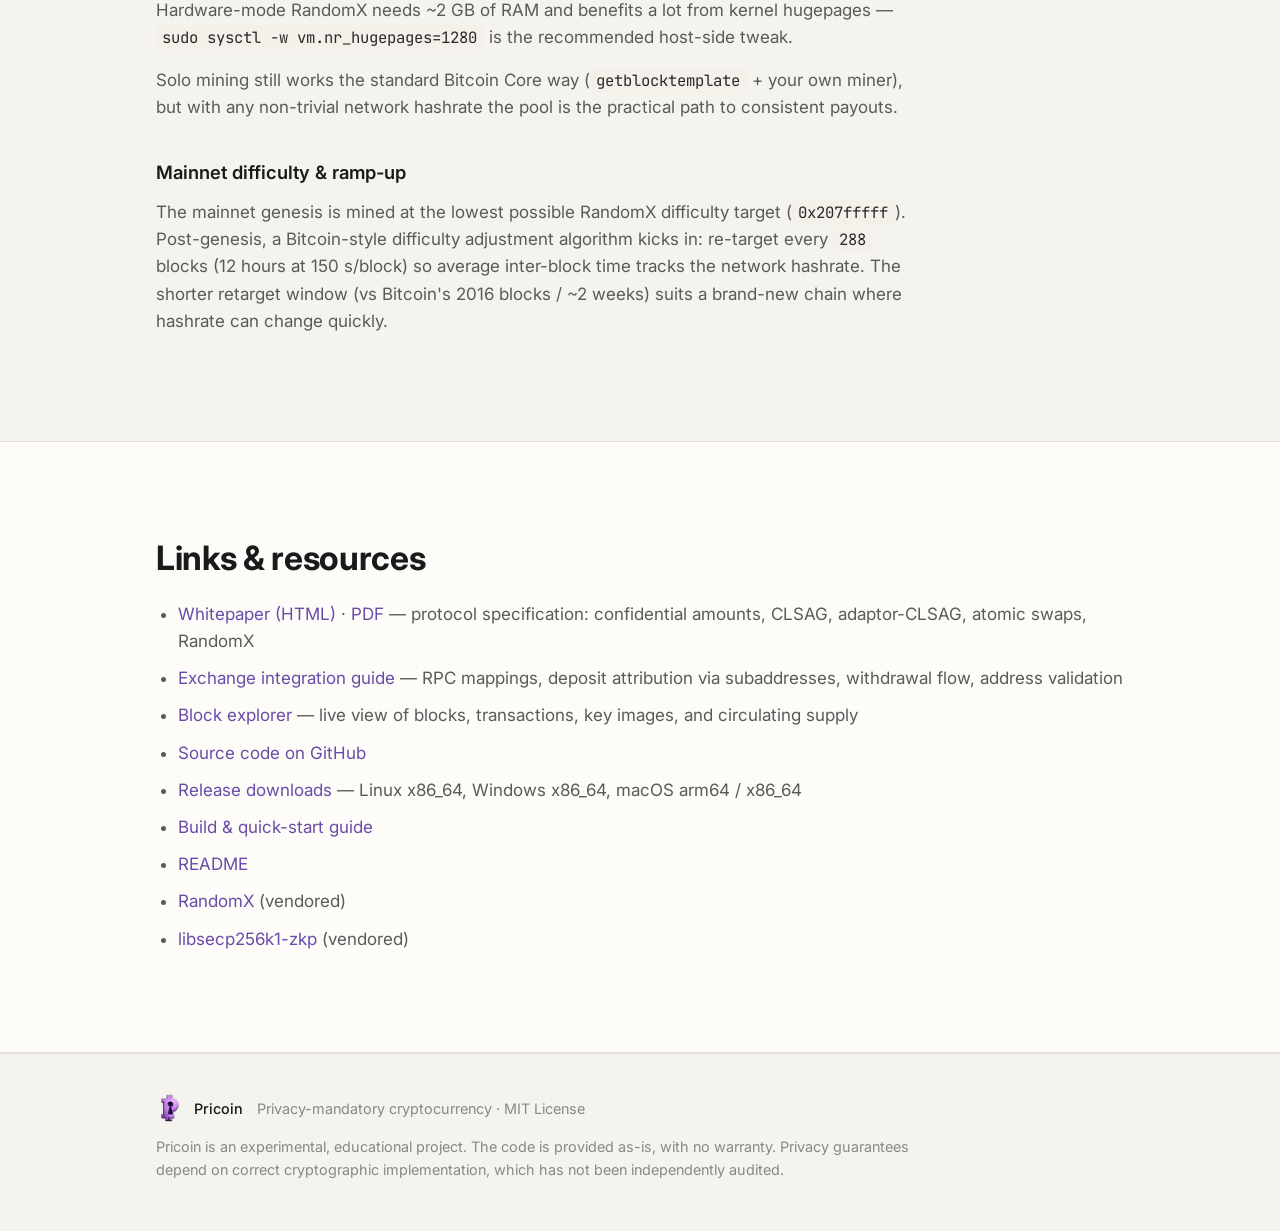
==== commit acb7d267: "update header" ====
--- a/index.html
+++ b/index.html
@@ -26,8 +26,6 @@
     </a>
     <nav class="topnav">
       <a href="#what">What is Pricoin?</a>
-      <a href="#different">Different</a>
-      <a href="#monero">vs Monero</a>
       <a href="#swaps">Swaps</a>
       <a href="#coinomics">Coinomics</a>
       <a href="#mining">Mining</a>
